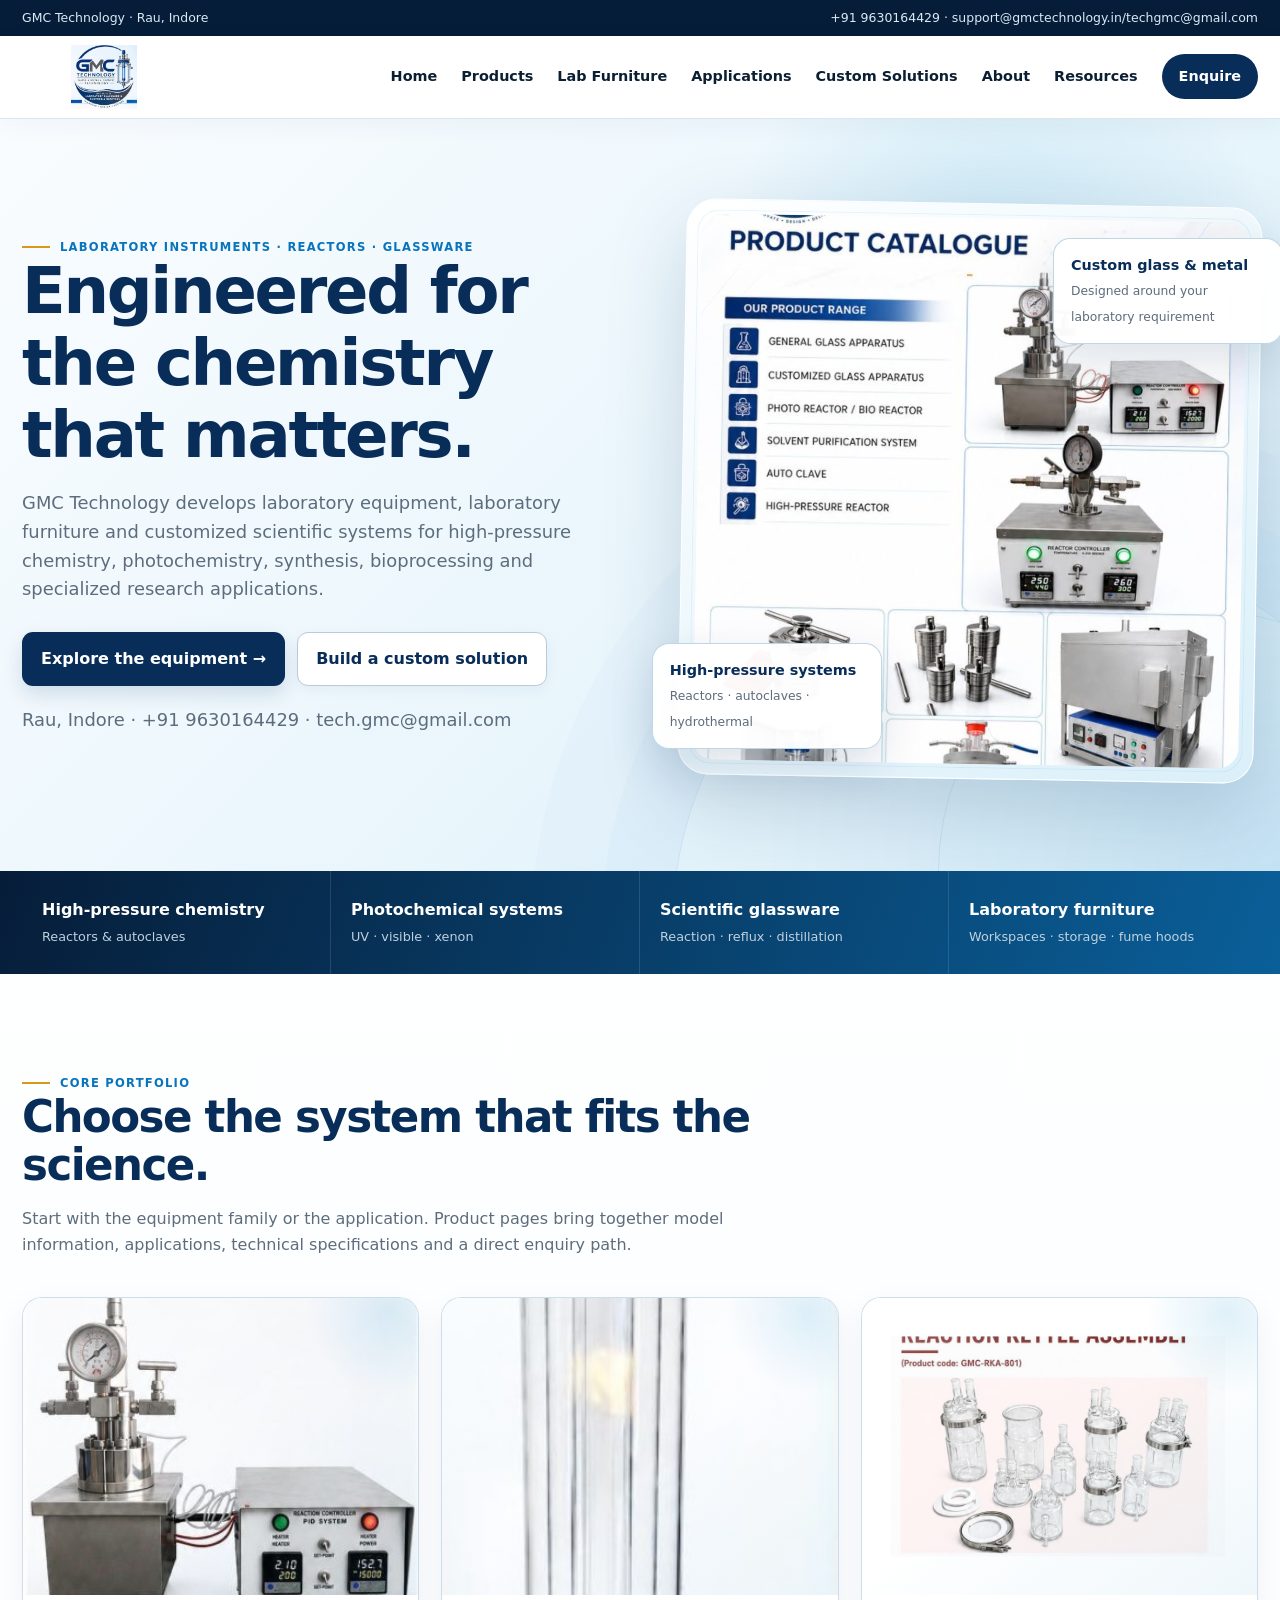
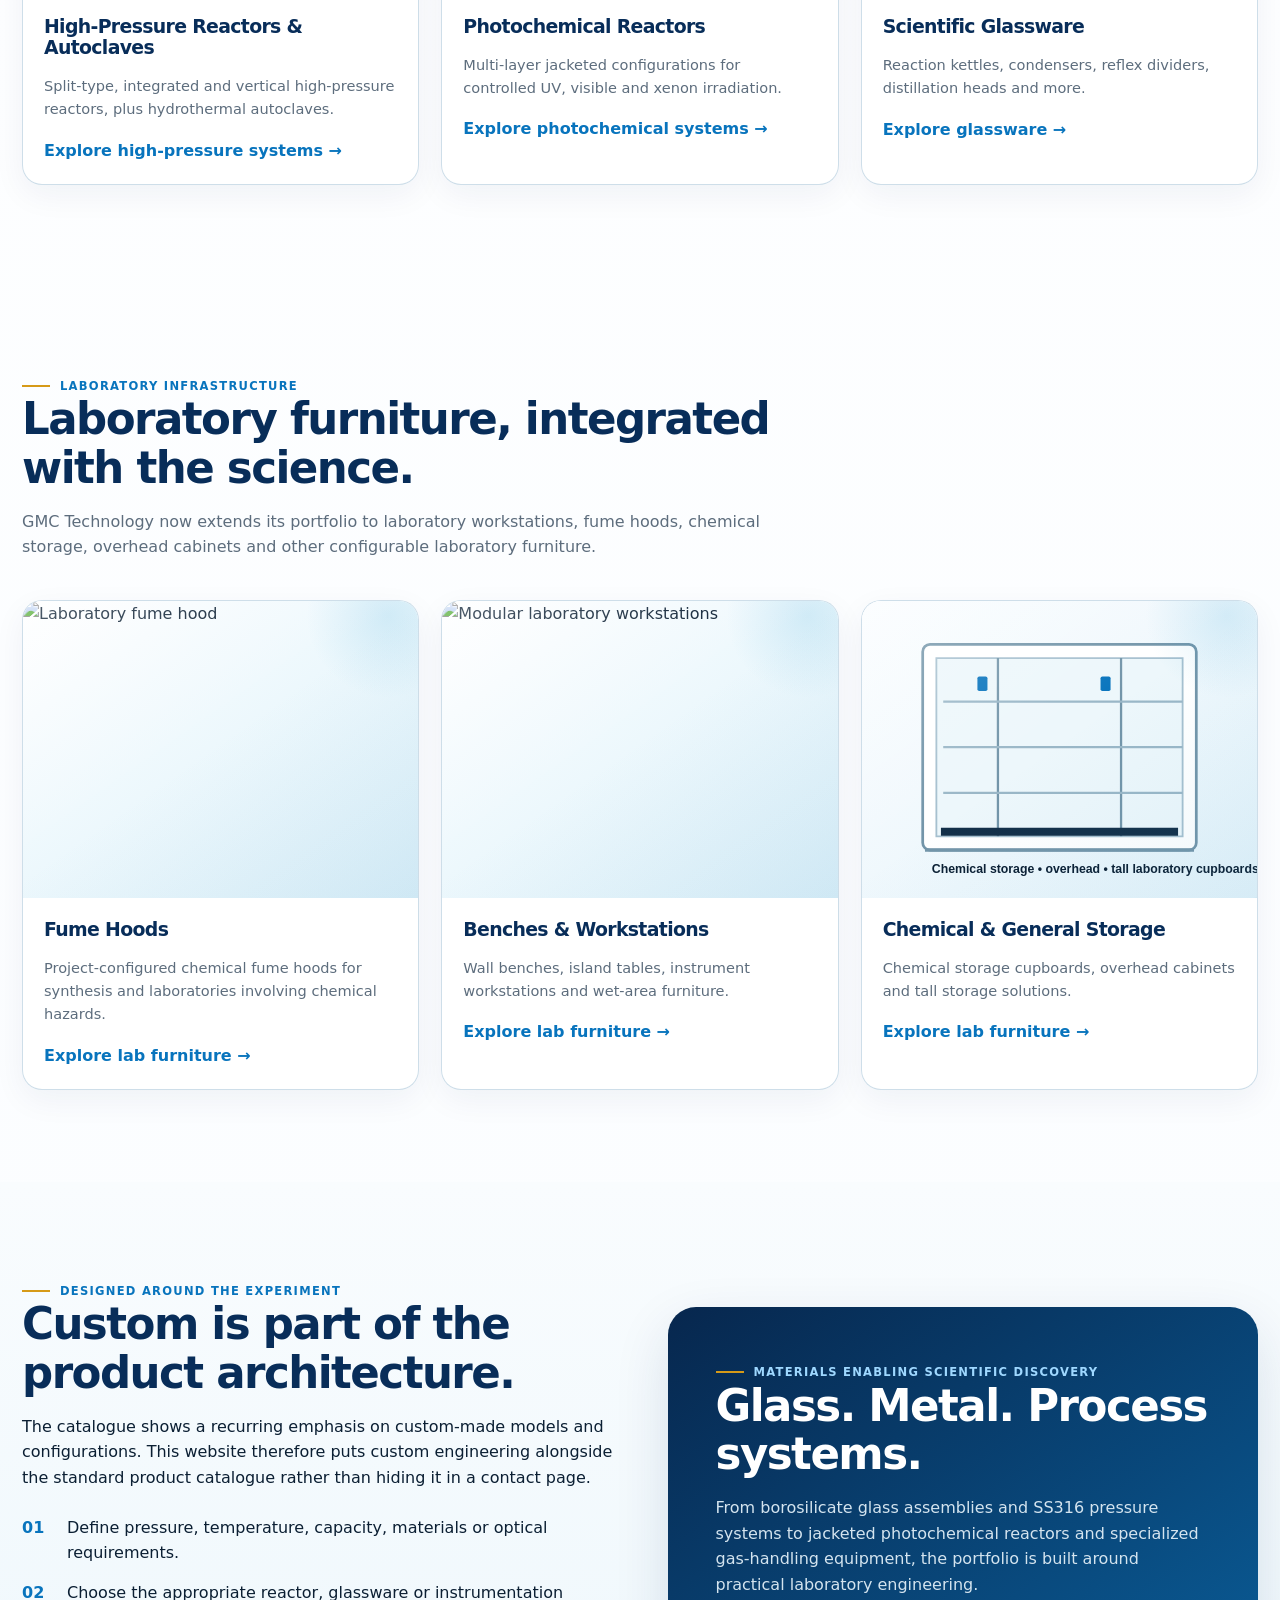
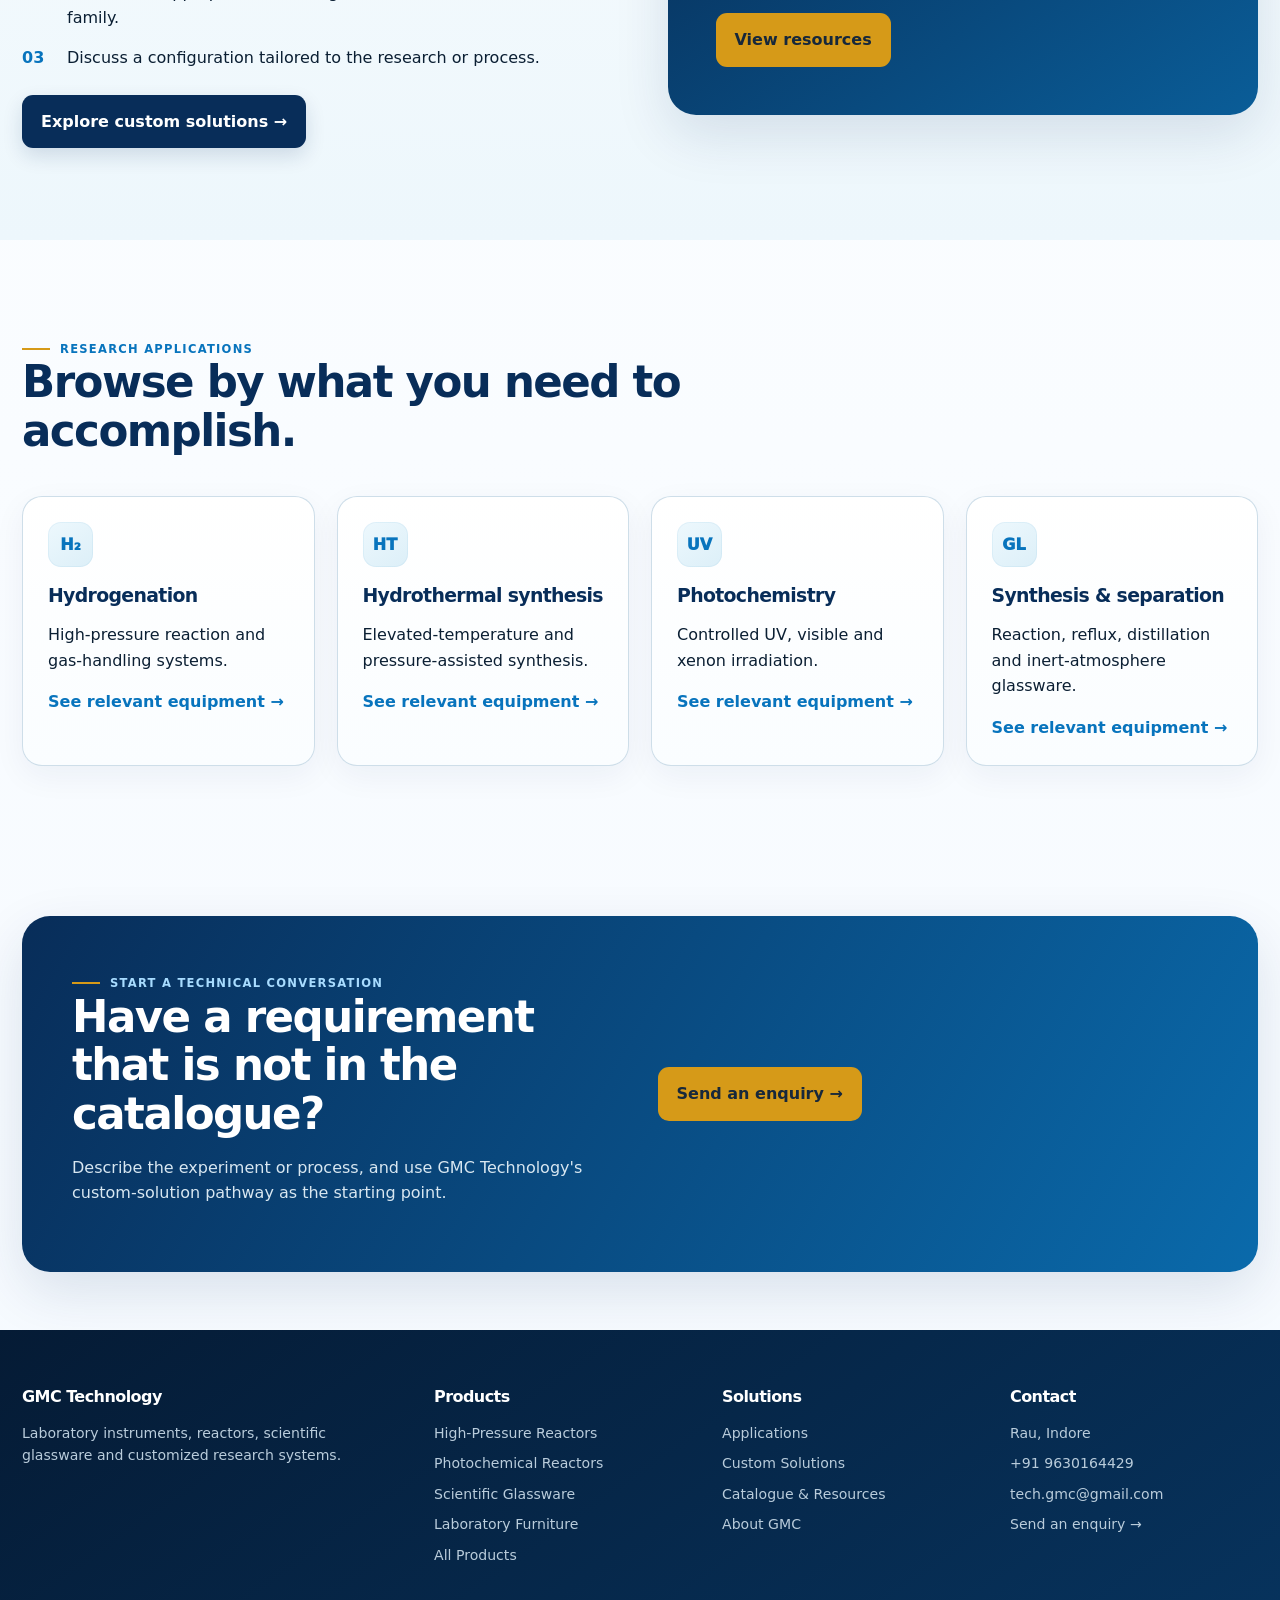
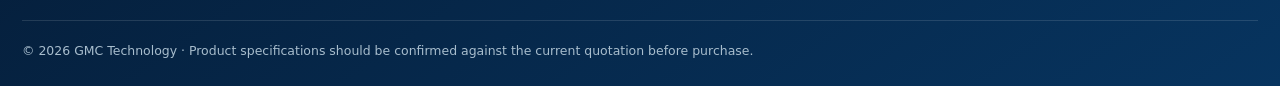
==== index.html @ 31a7148a "Use supplied laboratory furniture photographs" ====
<!doctype html><html lang="en"><head><meta charset="utf-8"><meta name="viewport" content="width=device-width,initial-scale=1"><title>Laboratory Instruments & Custom Systems | GMC Technology</title><meta name="description" content="GMC Technology laboratory instruments, high-pressure reactors, photochemical reactors, scientific glassware and customized systems."><link rel="stylesheet" href="css/styles.css"><link rel="icon" href="assets/favicon.png"></head><body><div class="topbar"><div class="container"><span>GMC Technology · Rau, Indore</span><span>+91 9630164429 · support@gmctechnology.in/techgmc@gmail.com</span></div></div><header class="header"><div class="container nav"><a class="brand" href="index.html"><img src="assets/gmc-logo.jpg" alt="GMC Technology"></a><button class="menu-btn" aria-label="Open navigation">☰</button><nav class="navlinks"><a href="index.html">Home</a><a href="products.html">Products</a><a href="laboratory-furniture.html">Lab Furniture</a><a href="applications.html">Applications</a><a href="custom-solutions.html">Custom Solutions</a><a href="about.html">About</a><a href="resources.html">Resources</a><a class="nav-cta" href="contact.html">Enquire</a></nav></div></header><main>
<section class="hero"><div class="container hero-grid"><div class="hero-copy"><span class="eyebrow">Laboratory instruments · reactors · glassware</span><h1>Engineered for the chemistry that matters.</h1><p>GMC Technology develops laboratory equipment, laboratory furniture and customized scientific systems for high-pressure chemistry, photochemistry, synthesis, bioprocessing and specialized research applications.</p><div class="actions"><a class="btn btn-primary" href="products.html">Explore the equipment →</a><a class="btn btn-secondary" href="custom-solutions.html">Build a custom solution</a></div><p class="micro" style="margin-top:20px">Rau, Indore · +91 9630164429 · tech.gmc@gmail.com</p></div><div class="hero-visual"><div class="hero-card"><img src="assets/pages/catalogue-page-02.jpg" alt="GMC Technology product portfolio"></div><div class="floating float-a"><strong>High-pressure systems</strong><span>Reactors · autoclaves · hydrothermal</span></div><div class="floating float-b"><strong>Custom glass & metal</strong><span>Designed around your laboratory requirement</span></div></div></div></section>
<section class="stats"><div class="container stats-grid"><div class="stat"><b>High-pressure chemistry</b><span>Reactors & autoclaves</span></div><div class="stat"><b>Photochemical systems</b><span>UV · visible · xenon</span></div><div class="stat"><b>Scientific glassware</b><span>Reaction · reflux · distillation</span></div><div class="stat"><b>Laboratory furniture</b><span>Workspaces · storage · fume hoods</span></div></div></section>
<section class="section"><div class="container"><div class="section-head"><span class="eyebrow">Core portfolio</span><h2>Choose the system that fits the science.</h2><p>Start with the equipment family or the application. Product pages bring together model information, applications, technical specifications and a direct enquiry path.</p></div><div class="grid grid-3"><a class="category-card" href="products.html?category=High-Pressure%20Reactors%20%26%20Autoclaves"><div class="image"><img src="assets/products/page-05.jpg" alt="High-pressure reactor"></div><div class="card-body"><h3>High-Pressure Reactors & Autoclaves</h3><p>Split-type, integrated and vertical high-pressure reactors, plus hydrothermal autoclaves.</p><span class="link">Explore high-pressure systems →</span></div></a><a class="category-card" href="products.html?category=Photochemical%20Reactors"><div class="image"><img src="assets/products/page-13.jpg" alt="Jacketed photochemical reactor"></div><div class="card-body"><h3>Photochemical Reactors</h3><p>Multi-layer jacketed configurations for controlled UV, visible and xenon irradiation.</p><span class="link">Explore photochemical systems →</span></div></a><a class="category-card" href="products.html?category=Scientific%20Glassware"><div class="image"><img src="assets/products/page-28.jpg" alt="Reaction kettle assembly"></div><div class="card-body"><h3>Scientific Glassware</h3><p>Reaction kettles, condensers, reflex dividers, distillation heads and more.</p><span class="link">Explore glassware →</span></div></a></div></div></section>
<section class="section"><div class="container"><div class="section-head"><span class="eyebrow">Laboratory infrastructure</span><h2>Laboratory furniture, integrated with the science.</h2><p>GMC Technology now extends its portfolio to laboratory workstations, fume hoods, chemical storage, overhead cabinets and other configurable laboratory furniture.</p></div><div class="grid grid-3"><a class="category-card" href="laboratory-furniture.html"><div class="image"><img src="assets/furniture/fume-hood.webp" alt="Laboratory fume hood"></div><div class="card-body"><h3>Fume Hoods</h3><p>Project-configured chemical fume hoods for synthesis and laboratories involving chemical hazards.</p><span class="link">Explore lab furniture →</span></div></a><a class="category-card" href="laboratory-furniture.html"><div class="image"><img src="assets/furniture/workstations.webp" alt="Modular laboratory workstations"></div><div class="card-body"><h3>Benches & Workstations</h3><p>Wall benches, island tables, instrument workstations and wet-area furniture.</p><span class="link">Explore lab furniture →</span></div></a><a class="category-card" href="laboratory-furniture.html"><div class="image"><img src="assets/furniture/storage-cupboards.svg" alt="Laboratory storage cupboards"></div><div class="card-body"><h3>Chemical & General Storage</h3><p>Chemical storage cupboards, overhead cabinets and tall storage solutions.</p><span class="link">Explore lab furniture →</span></div></a></div></div></section><section class="section surface"><div class="container split"><div><span class="eyebrow">Designed around the experiment</span><h2>Custom is part of the product architecture.</h2><p>The catalogue shows a recurring emphasis on custom-made models and configurations. This website therefore puts custom engineering alongside the standard product catalogue rather than hiding it in a contact page.</p><div class="checks"><div class="check"><b>01</b><span>Define pressure, temperature, capacity, materials or optical requirements.</span></div><div class="check"><b>02</b><span>Choose the appropriate reactor, glassware or instrumentation family.</span></div><div class="check"><b>03</b><span>Discuss a configuration tailored to the research or process.</span></div></div><a class="btn btn-primary" href="custom-solutions.html">Explore custom solutions →</a></div><div class="panel"><span class="eyebrow" style="color:#9fd8ff">Materials enabling scientific discovery</span><h2>Glass. Metal. Process systems.</h2><p>From borosilicate glass assemblies and SS316 pressure systems to jacketed photochemical reactors and specialized gas-handling equipment, the portfolio is built around practical laboratory engineering.</p><a class="btn btn-gold" href="resources.html">View resources</a></div></div></section>
<section class="section"><div class="container"><div class="section-head"><span class="eyebrow">Research applications</span><h2>Browse by what you need to accomplish.</h2></div><div class="grid grid-4"><a class="feature-card" href="applications.html#hydrogenation"><div class="icon">H₂</div><h3>Hydrogenation</h3><p>High-pressure reaction and gas-handling systems.</p><span class="link">See relevant equipment →</span></a><a class="feature-card" href="applications.html#hydrothermal"><div class="icon">HT</div><h3>Hydrothermal synthesis</h3><p>Elevated-temperature and pressure-assisted synthesis.</p><span class="link">See relevant equipment →</span></a><a class="feature-card" href="applications.html#photochemistry"><div class="icon">UV</div><h3>Photochemistry</h3><p>Controlled UV, visible and xenon irradiation.</p><span class="link">See relevant equipment →</span></a><a class="feature-card" href="applications.html#glassware"><div class="icon">GL</div><h3>Synthesis & separation</h3><p>Reaction, reflux, distillation and inert-atmosphere glassware.</p><span class="link">See relevant equipment →</span></a></div></div></section>
<section class="section-sm"><div class="container"><div class="band"><div class="split" style="gap:35px"><div><span class="eyebrow" style="color:#a8dcff">Start a technical conversation</span><h2>Have a requirement that is not in the catalogue?</h2><p>Describe the experiment or process, and use GMC Technology's custom-solution pathway as the starting point.</p></div><div><a class="btn btn-gold" href="contact.html">Send an enquiry →</a></div></div></div></div></section>
</main><footer class="footer"><div class="container"><div class="footer-grid"><div><h3>GMC Technology</h3><p>Laboratory instruments, reactors, scientific glassware and customized research systems.</p></div><div><h3>Products</h3><ul><li><a href="products.html?category=High-Pressure%20Reactors%20%26%20Autoclaves">High-Pressure Reactors</a></li><li><a href="products.html?category=Photochemical%20Reactors">Photochemical Reactors</a></li><li><a href="products.html?category=Scientific%20Glassware">Scientific Glassware</a></li><li><a href="products.html?category=Laboratory%20Furniture">Laboratory Furniture</a></li><li><a href="products.html">All Products</a></li></ul></div><div><h3>Solutions</h3><ul><li><a href="applications.html">Applications</a></li><li><a href="custom-solutions.html">Custom Solutions</a></li><li><a href="resources.html">Catalogue & Resources</a></li><li><a href="about.html">About GMC</a></li></ul></div><div><h3>Contact</h3><ul><li>Rau, Indore</li><li>+91 9630164429</li><li>tech.gmc@gmail.com</li><li><a href="contact.html">Send an enquiry →</a></li></ul></div></div><div class="footer-bottom">© 2026 GMC Technology · Product specifications should be confirmed against the current quotation before purchase.</div></div></footer><script src="js/main.js"></script></body></html>
---- css/styles.css ----
:root{--ink:#0b1f33;--navy:#082d59;--blue:#0874bd;--cyan:#20a8d8;--ice:#eef7fc;--paper:#fbfcfd;--gold:#d69a18;--muted:#5d6d7d;--line:#d9e4ec;--white:#fff;--shadow:0 20px 55px rgba(8,45,89,.12);--radius:20px;--max:1240px}
*{box-sizing:border-box}html{scroll-behavior:smooth}body{margin:0;color:var(--ink);font-family:Inter,ui-sans-serif,system-ui,-apple-system,BlinkMacSystemFont,"Segoe UI",sans-serif;line-height:1.6;background:#fff}img{max-width:100%;display:block}a{text-decoration:none;color:inherit}button,input,select,textarea{font:inherit}.container{width:min(var(--max),calc(100% - 44px));margin:auto}.topbar{background:#061d39;color:#dbe9f4;font-size:.78rem}.topbar .container{display:flex;justify-content:space-between;padding:8px 0}.header{position:sticky;top:0;z-index:100;background:rgba(255,255,255,.95);backdrop-filter:blur(16px);border-bottom:1px solid rgba(217,228,236,.9)}.nav{height:82px;display:flex;align-items:center;justify-content:space-between;gap:30px}.brand img{width:164px;height:64px;object-fit:contain}.navlinks{display:flex;align-items:center;gap:24px;font-weight:750;font-size:.9rem}.navlinks>a{padding:29px 0;position:relative}.navlinks>a:hover{color:var(--blue)}.navlinks>a:not(.nav-cta):after{content:"";position:absolute;left:0;right:100%;bottom:20px;height:2px;background:var(--blue);transition:.2s}.navlinks>a:hover:after{right:0}.nav-cta{background:var(--navy);color:#fff!important;border-radius:999px;padding:11px 17px!important}.menu-btn{display:none;border:1px solid var(--line);background:#fff;border-radius:10px;padding:8px 12px}.hero{position:relative;overflow:hidden;background:radial-gradient(circle at 88% 16%,rgba(69,174,224,.22),transparent 28%),linear-gradient(135deg,#f9fcff 0%,#edf7fd 48%,#dceff9 100%)}.hero:before{content:"";position:absolute;inset:auto -12% -58% auto;width:760px;height:760px;border:1px solid rgba(8,116,189,.11);border-radius:50%;box-shadow:0 0 0 70px rgba(8,116,189,.025),0 0 0 140px rgba(8,116,189,.018)}.hero:after{content:"";position:absolute;width:520px;height:520px;border:1px solid rgba(8,116,189,.1);border-radius:50%;right:-180px;bottom:-260px}.hero-grid{display:grid;grid-template-columns:1.02fr .98fr;gap:60px;align-items:center;padding:84px 0 92px;position:relative;z-index:1}.eyebrow{display:inline-flex;align-items:center;gap:10px;text-transform:uppercase;letter-spacing:.11em;font-size:.72rem;font-weight:900;color:var(--blue)}.eyebrow:before{content:"";width:28px;height:2px;background:var(--gold)}h1,h2,h3{line-height:1.12;letter-spacing:-.035em;margin:0 0 16px}h1{font-size:clamp(2.8rem,5vw,5.2rem);color:var(--navy)}h2{font-size:clamp(2rem,3.4vw,3.15rem);color:var(--navy)}h3{font-size:1.18rem;color:var(--navy)}.hero-copy p{font-size:1.12rem;max-width:680px;color:var(--muted)}.actions{display:flex;flex-wrap:wrap;gap:12px;margin-top:28px}.btn{display:inline-flex;align-items:center;justify-content:center;gap:8px;border-radius:11px;padding:13px 18px;font-weight:850;border:1px solid transparent;cursor:pointer}.btn-primary{background:var(--navy);color:#fff}.btn-primary:hover{background:#061f3e}.btn-secondary{background:#fff;border-color:#b9cad8;color:var(--navy)}.btn-secondary:hover{border-color:var(--blue)}.btn-gold{background:var(--gold);color:#17283b}.hero-visual{position:relative}.hero-card{background:linear-gradient(145deg,rgba(255,255,255,.94),rgba(220,240,250,.96));border:1px solid rgba(255,255,255,.9);border-radius:30px;padding:14px;box-shadow:0 28px 70px rgba(8,45,89,.16);transform:rotate(1deg)}.hero-card img{border-radius:21px;width:100%;aspect-ratio:1/1;object-fit:cover}.floating{position:absolute;background:rgba(255,255,255,.97);border:1px solid rgba(184,210,227,.9);box-shadow:0 18px 45px rgba(8,45,89,.13);border-radius:17px;padding:15px 17px;max-width:230px}.floating strong{display:block;color:var(--navy);font-size:.9rem}.floating span{font-size:.77rem;color:var(--muted)}.float-a{left:-30px;bottom:30px}.float-b{right:-25px;top:35px}.stats{background:linear-gradient(110deg,#061d39,#0a5f99);color:#fff}.stats-grid{display:grid;grid-template-columns:repeat(4,1fr)}.stat{padding:26px 20px;border-right:1px solid rgba(255,255,255,.12)}.stat:last-child{border-right:0}.stat b{display:block;font-size:1rem}.stat span{font-size:.8rem;color:#bfd1df}.section{padding:92px 0}.section-sm{padding:58px 0}.surface{background:linear-gradient(180deg,#f9fcfe 0%,#eef7fc 100%)}.section-head{max-width:790px;margin-bottom:40px}.section-head p{color:var(--muted);font-size:1rem}.grid{display:grid;gap:22px}.grid-3{grid-template-columns:repeat(3,1fr)}.grid-4{grid-template-columns:repeat(4,1fr)}.category-card,.product-card,.feature-card{background:rgba(255,255,255,.96);border:1px solid rgba(204,221,232,.95);border-radius:var(--radius);overflow:hidden;box-shadow:0 7px 25px rgba(8,45,89,.045);transition:transform .25s ease,box-shadow .25s ease,border-color .25s ease}.category-card:hover,.product-card:hover,.feature-card:hover{transform:translateY(-6px);box-shadow:0 22px 50px rgba(8,45,89,.13);border-color:#9fc5dc}.category-card .image,.product-card .image{aspect-ratio:4/3;background:linear-gradient(145deg,#fafdff 0%,#e8f4fb 100%);overflow:hidden;position:relative}.category-card .image:after,.product-card .image:after{content:"";position:absolute;inset:0;background:linear-gradient(145deg,rgba(255,255,255,.16),transparent 48%,rgba(91,177,220,.08));pointer-events:none}.category-card img,.product-card img{width:100%;height:100%;object-fit:cover;transition:transform .4s ease,filter .4s ease}.category-card:hover img,.product-card:hover img{transform:scale(1.035);filter:saturate(1.03)}.card-body{padding:21px}.card-body p{color:var(--muted);font-size:.91rem;margin:8px 0 17px}.link{font-weight:850;color:var(--blue)}.micro{font-size:.78rem;color:var(--muted)}.badge{display:inline-flex;padding:5px 9px;border-radius:999px;background:var(--ice);color:var(--blue);font-size:.7rem;font-weight:850}.product-meta{display:flex;justify-content:space-between;align-items:center;gap:10px;margin-bottom:10px}.feature-card{padding:25px}.icon{width:45px;height:45px;display:grid;place-items:center;border-radius:13px;background:linear-gradient(145deg,#edf8fd,#dceff8);color:var(--blue);font-weight:950;margin-bottom:18px;box-shadow:inset 0 0 0 1px rgba(8,116,189,.06)}.split{display:grid;grid-template-columns:1fr 1fr;gap:55px;align-items:center}.panel{background:linear-gradient(145deg,#07274e,#0a5d98);border-radius:28px;padding:48px;color:#fff;box-shadow:var(--shadow)}.panel h2{color:#fff}.panel p{color:#d4e4ef}.checks{display:grid;gap:14px;margin:24px 0}.check{display:grid;grid-template-columns:35px 1fr;gap:10px;align-items:start}.check b{color:var(--blue)}.band{background:linear-gradient(120deg,var(--navy),#0a6aab);color:#fff;border-radius:28px;padding:50px}.band h2{color:#fff}.band p{color:#d8e7f1}.page-hero{padding:65px 0;background:linear-gradient(135deg,#f7fbfe 0%,#e8f4fb 100%)}.breadcrumb{font-size:.82rem;color:var(--muted);margin-bottom:20px}.breadcrumb a{color:var(--blue)}.page-hero h1{font-size:clamp(2.4rem,4.5vw,4rem)}.filters{display:grid;grid-template-columns:1fr 260px;gap:12px;margin-bottom:18px}.filters input,.filters select,.enquiry input,.enquiry textarea{border:1px solid #cbd9e4;border-radius:11px;padding:13px 14px;background:#fff;color:var(--ink);outline:none}.filters input:focus,.filters select:focus,.enquiry input:focus,.enquiry textarea:focus{border-color:var(--blue);box-shadow:0 0 0 3px rgba(8,116,189,.1)}.result-count{color:var(--muted);font-weight:750;margin:0 0 22px}.product-grid{display:grid;grid-template-columns:repeat(3,1fr);gap:22px}.product-card .image img{object-fit:cover}.detail{padding:74px 0}.detail-grid{display:grid;grid-template-columns:.86fr 1.14fr;gap:58px;align-items:start}.detail-image{background:linear-gradient(145deg,#ffffff,#eaf6fc);border:1px solid #cfe1ec;border-radius:25px;padding:17px;position:sticky;top:105px;box-shadow:0 16px 40px rgba(8,45,89,.09)}.detail-image img{border-radius:17px;width:100%}.detail h1{font-size:clamp(2.3rem,4vw,4rem)}.lead{font-size:1.08rem;color:var(--muted)}.pills{display:flex;flex-wrap:wrap;gap:8px;margin:14px 0 28px}.pill{border:1px solid #c9dce9;border-radius:999px;padding:7px 10px;font-size:.78rem;color:var(--navy);background:#f8fcfe}.spec-table{width:100%;border-collapse:collapse;margin:18px 0 30px;font-size:.9rem}.spec-table th,.spec-table td{padding:12px 14px;border:1px solid var(--line);text-align:left;vertical-align:top}.spec-table th{background:#edf5fa;color:var(--navy);width:38%}.notice{padding:14px 16px;background:#fff8df;border:1px solid #ecd58d;border-radius:12px;color:#5e4a09}.sticky-inquiry{position:fixed;right:22px;bottom:22px;z-index:80;box-shadow:var(--shadow)}.footer{background:linear-gradient(145deg,#051b35,#07345f);color:#d4e2ed;padding:58px 0 25px}.footer-grid{display:grid;grid-template-columns:1.5fr 1fr 1fr 1fr;gap:40px}.footer h3{color:#fff;font-size:1rem}.footer p,.footer li{font-size:.88rem;color:#b9ccdb}.footer ul{list-style:none;padding:0;display:grid;gap:8px}.footer a:hover{color:#fff}.footer-bottom{border-top:1px solid rgba(255,255,255,.12);margin-top:38px;padding-top:20px;font-size:.78rem;color:#a8bdcd}.empty{padding:45px;text-align:center;border:1px dashed #b9cad9;border-radius:16px;color:var(--muted)}.enquiry{display:grid;gap:12px}.enquiry label{font-weight:750;font-size:.85rem;color:var(--navy)}.enquiry textarea{resize:vertical}.contact-grid{display:grid;grid-template-columns:.8fr 1.2fr;gap:50px;align-items:start}.catalogue-strip{display:flex;align-items:center;gap:20px;padding:20px;border:1px solid var(--line);background:#fff;border-radius:17px}.catalogue-strip .icon{margin:0;flex:0 0 auto}.process{display:grid;grid-template-columns:repeat(3,1fr);gap:18px}.process .feature-card{position:relative}.process .num{font-size:2.4rem;font-weight:950;color:#dbeaf3;margin-bottom:10px}.product-cta{margin-top:35px;padding:25px;border-radius:18px;background:#f1f8fc;border:1px solid #d3e5ef}.mobile-only{display:none}
@media(max-width:1000px){.navlinks{display:none}.menu-btn{display:block}.navlinks.open{display:flex;position:absolute;left:0;right:0;top:82px;background:#fff;border-bottom:1px solid var(--line);padding:12px 22px;flex-direction:column;align-items:flex-start;gap:0}.navlinks.open>a{width:100%;padding:11px 0}.navlinks.open>a:not(.nav-cta):after{display:none}.hero-grid,.split,.detail-grid,.contact-grid{grid-template-columns:1fr}.hero-visual{order:-1}.detail-image{position:static}.stats-grid{grid-template-columns:repeat(2,1fr)}.grid-4{grid-template-columns:repeat(2,1fr)}.product-grid,.grid-3{grid-template-columns:repeat(2,1fr)}.footer-grid{grid-template-columns:repeat(2,1fr)}.process{grid-template-columns:1fr 1fr}.float-a{left:-10px}.float-b{right:-10px}}
@media(max-width:650px){.container{width:min(var(--max),calc(100% - 28px))}.topbar .container{flex-direction:column;gap:1px}.brand img{width:140px}.hero-grid{padding:52px 0 65px;gap:30px}.hero-copy p{font-size:1rem}.hero-card{transform:none}.floating{display:none}.stats-grid,.grid-4,.product-grid,.grid-3,.footer-grid,.process{grid-template-columns:1fr}.section{padding:68px 0}.filters{grid-template-columns:1fr}.panel,.band{padding:30px 24px}.actions .btn{width:100%}.sticky-inquiry{right:14px;left:14px;bottom:14px}.sticky-inquiry .btn{width:100%}.page-hero{padding:48px 0}.detail{padding:55px 0}}

/* GMC Technology V3 visual polish — soft blue gradient system */
:root{--soft-blue-1:#f9fcff;--soft-blue-2:#eaf6fc;--soft-blue-3:#d7edf8;--blue-glow:rgba(59,166,216,.18)}
body{background:linear-gradient(180deg,#fff 0%,#fbfdff 62%,#f5faff 100%)}
.header{box-shadow:0 5px 24px rgba(8,45,89,.045)}
.hero{background:radial-gradient(circle at 78% 22%,rgba(59,166,216,.2),transparent 24%),radial-gradient(circle at 100% 100%,rgba(8,116,189,.09),transparent 35%),linear-gradient(135deg,var(--soft-blue-1) 0%,var(--soft-blue-2) 54%,var(--soft-blue-3) 100%)}
.hero-copy h1{max-width:720px}
.hero-card{background:linear-gradient(145deg,rgba(255,255,255,.98),rgba(218,239,249,.98));border-color:rgba(255,255,255,.96);box-shadow:0 30px 80px rgba(8,45,89,.17)}
.hero-card:before{content:"";position:absolute;inset:10px;border-radius:22px;pointer-events:none;box-shadow:inset 0 0 0 1px rgba(8,116,189,.08)}
.category-card .image,.product-card .image{background:linear-gradient(145deg,#ffffff 0%,#eff9fd 42%,#dceff8 100%)}
.category-card .image:before,.product-card .image:before{content:"";position:absolute;width:170px;height:170px;border-radius:50%;right:-55px;top:-70px;background:radial-gradient(circle,rgba(59,166,216,.16),transparent 68%);pointer-events:none;z-index:1}
.category-card .image:after,.product-card .image:after{background:linear-gradient(145deg,rgba(255,255,255,.28),transparent 48%,rgba(53,151,201,.08));z-index:2}
.category-card,.product-card,.feature-card{box-shadow:0 10px 32px rgba(8,45,89,.055)}
.feature-card{background:linear-gradient(180deg,#fff 0%,#fafdff 100%)}
.surface{background:linear-gradient(180deg,#f9fcfe 0%,#edf7fc 100%)}
.page-hero{background:radial-gradient(circle at 85% 10%,rgba(59,166,216,.16),transparent 25%),linear-gradient(135deg,#f9fcff 0%,#eaf6fc 100%)}
.detail-image{background:linear-gradient(145deg,#ffffff 0%,#edf8fc 55%,#dceff8 100%)}
.catalogue-strip{background:linear-gradient(135deg,#fff,#f0f9fd)}
.band{box-shadow:0 20px 55px rgba(8,45,89,.12)}
.btn-primary{box-shadow:0 8px 20px rgba(8,45,89,.14)}
.btn-secondary{box-shadow:0 4px 14px rgba(8,45,89,.05)}
@media(max-width:650px){.hero{background:linear-gradient(160deg,#f9fcff 0%,#eaf6fc 72%,#dceff8 100%)}}

/* Laboratory furniture */
.furniture-hero{overflow:hidden;background:radial-gradient(circle at 82% 22%,rgba(59,166,216,.2),transparent 25%),linear-gradient(135deg,#f9fcff 0%,#eaf6fc 55%,#d8eef8 100%);border-bottom:1px solid #d8e8f1}
.furniture-hero-grid{display:grid;grid-template-columns:1fr 1fr;gap:54px;align-items:center;padding:68px 0 78px}
.furniture-hero h1{font-size:clamp(2.7rem,5vw,4.8rem)}
.furniture-hero p{font-size:1.08rem;color:var(--muted);max-width:690px}
.furniture-hero-visual{position:relative}
.furniture-hero-visual img{width:100%;border-radius:28px;box-shadow:0 28px 70px rgba(8,45,89,.15);border:1px solid rgba(255,255,255,.9)}
.furniture-points{display:flex;flex-wrap:wrap;gap:8px;margin-top:25px}
.furniture-points span{padding:8px 11px;border-radius:999px;background:rgba(255,255,255,.78);border:1px solid #c9dfe9;color:var(--navy);font-size:.76rem;font-weight:800}
.furniture-feature-grid{display:grid;grid-template-columns:repeat(3,1fr);gap:22px}
.furniture-feature-grid .category-card .image{aspect-ratio:16/10}
@media(max-width:1000px){.furniture-hero-grid{grid-template-columns:1fr}.furniture-hero-visual{order:-1}.furniture-feature-grid{grid-template-columns:1fr 1fr}}
@media(max-width:650px){.furniture-feature-grid{grid-template-columns:1fr}.furniture-hero-grid{padding:48px 0 60px}.furniture-points span{font-size:.7rem}}
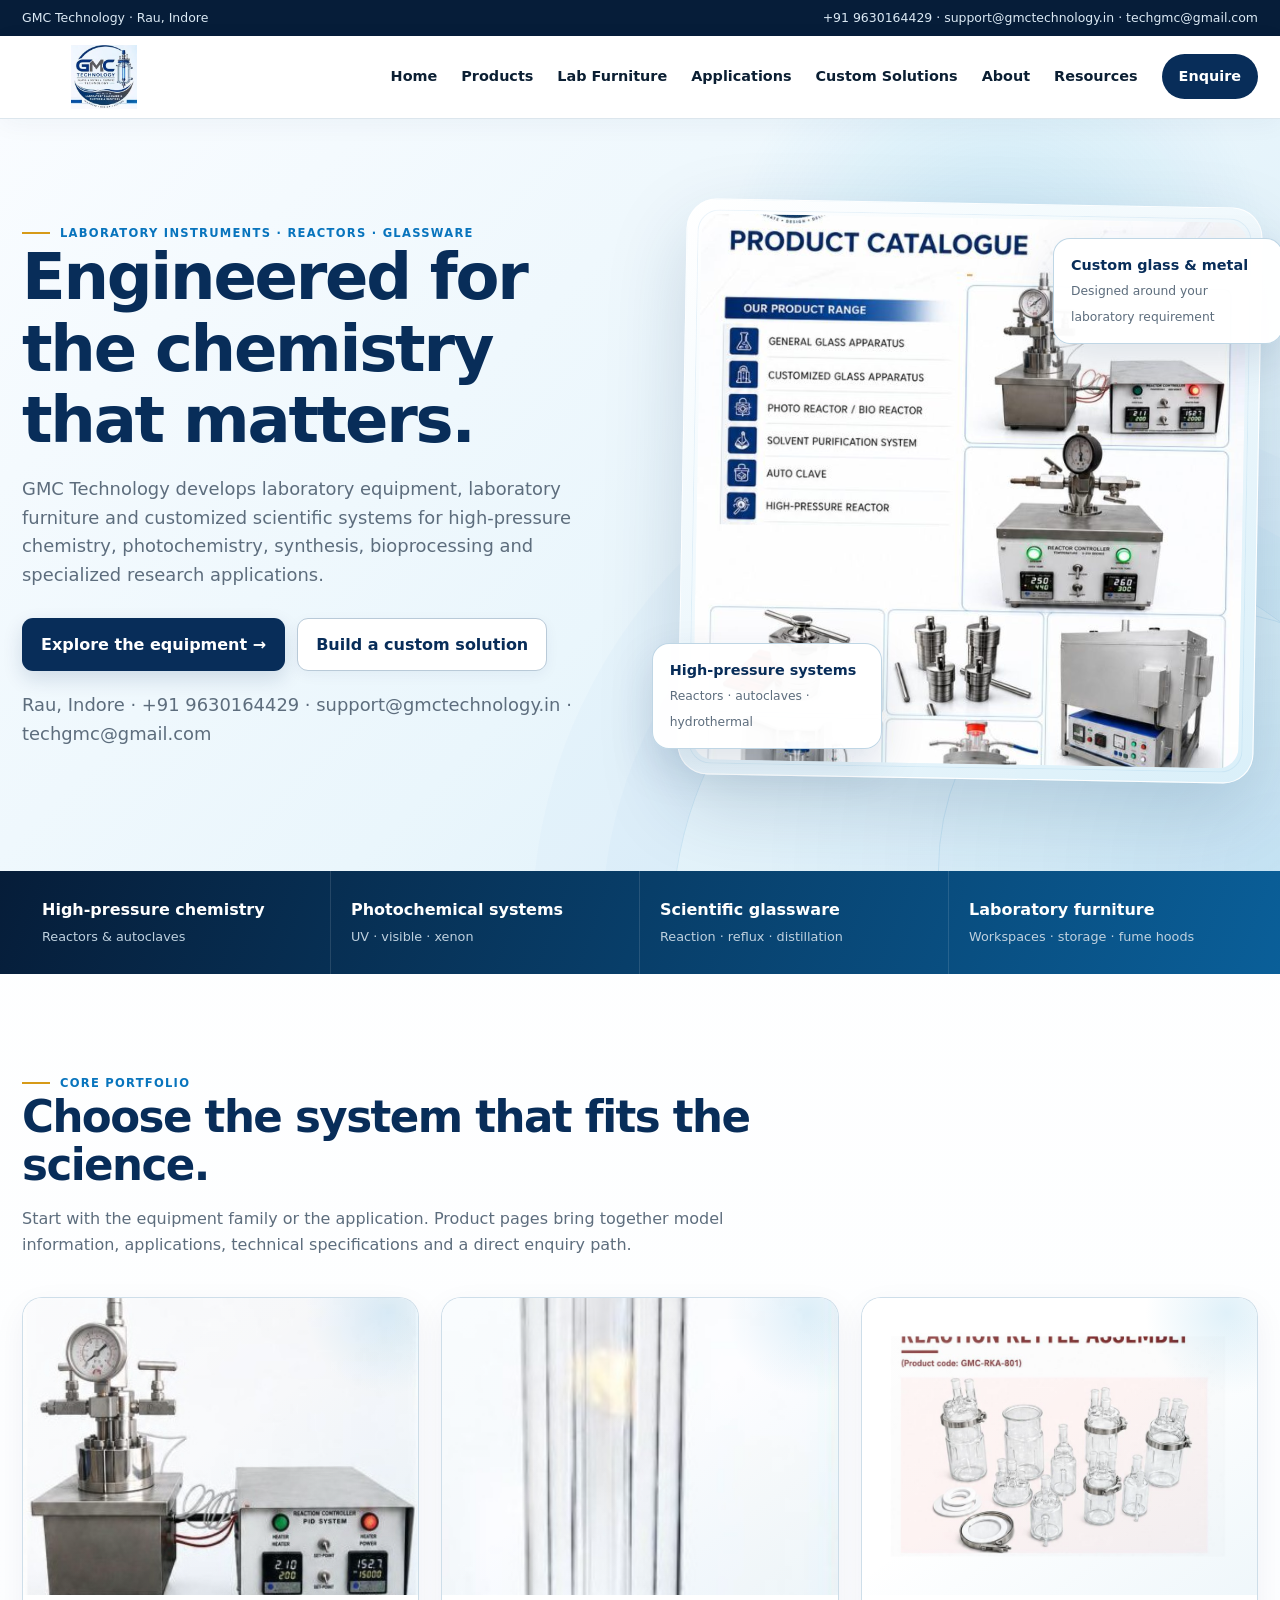
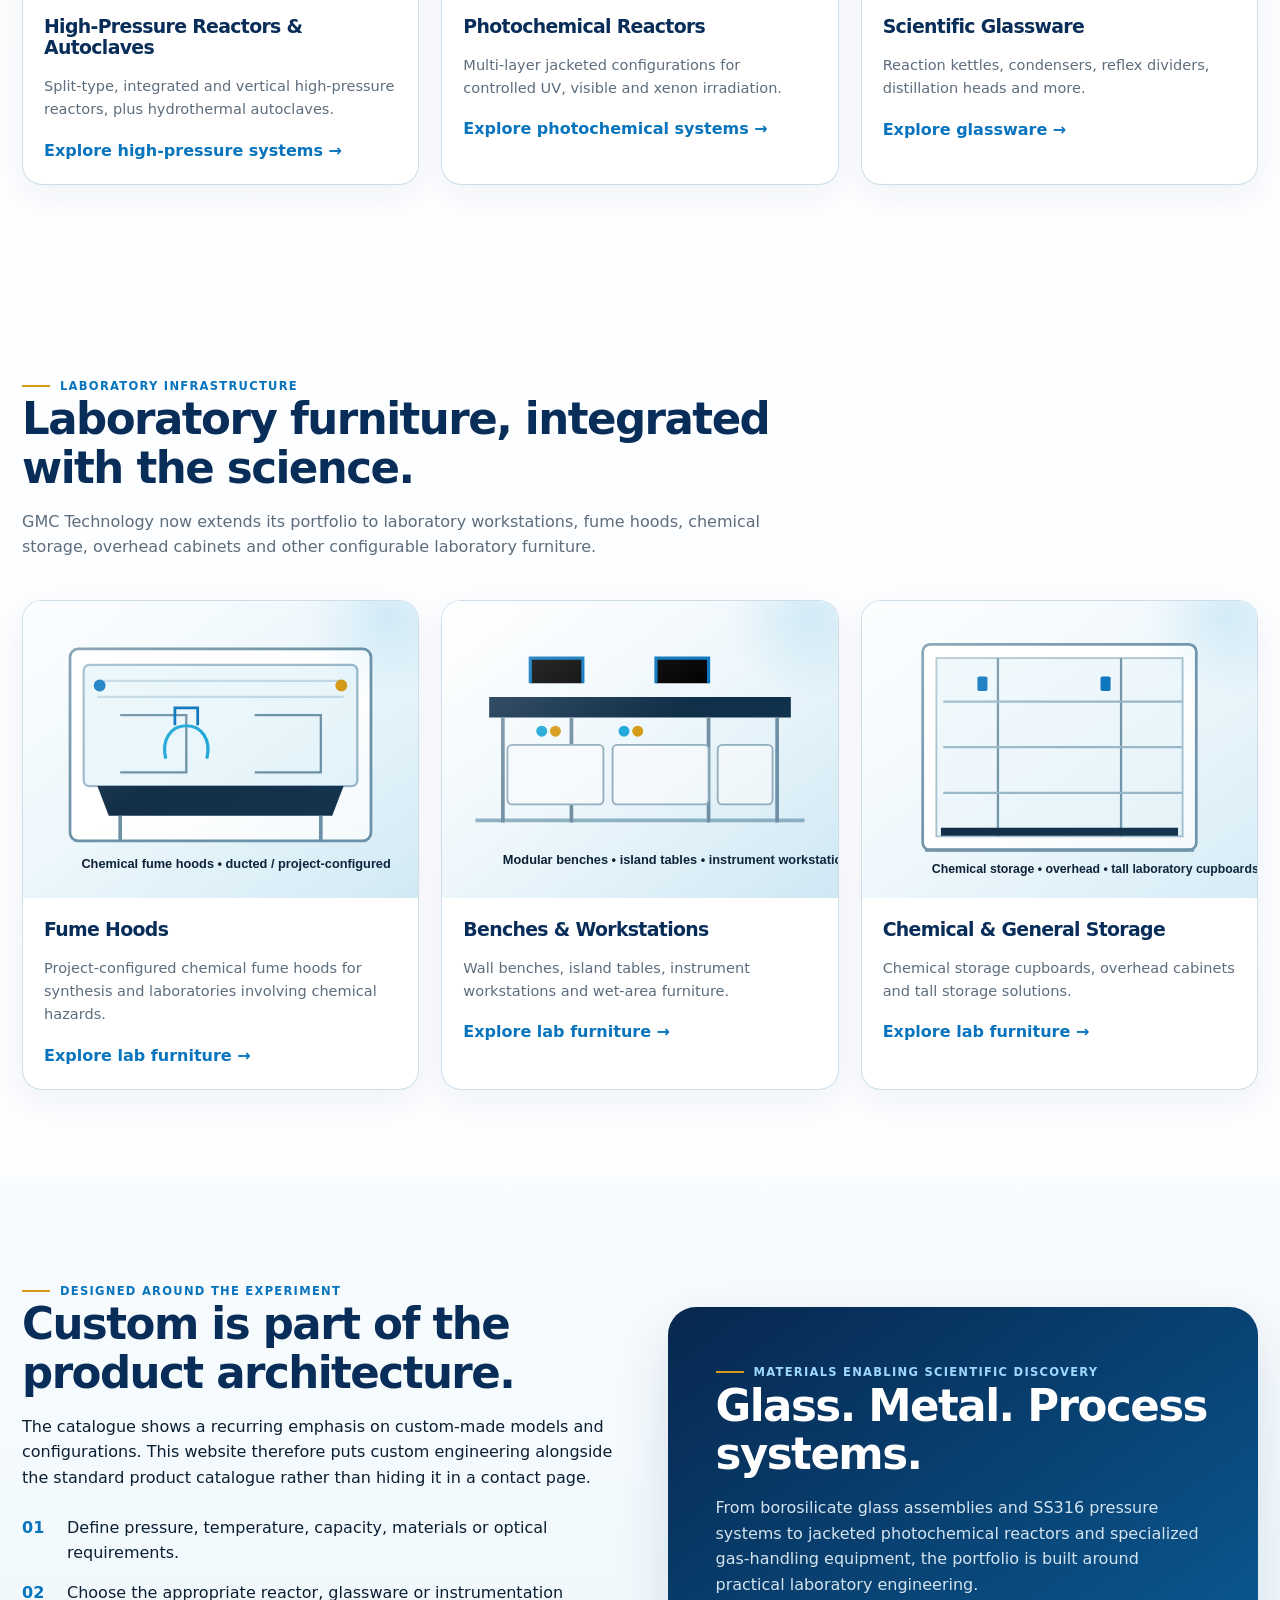
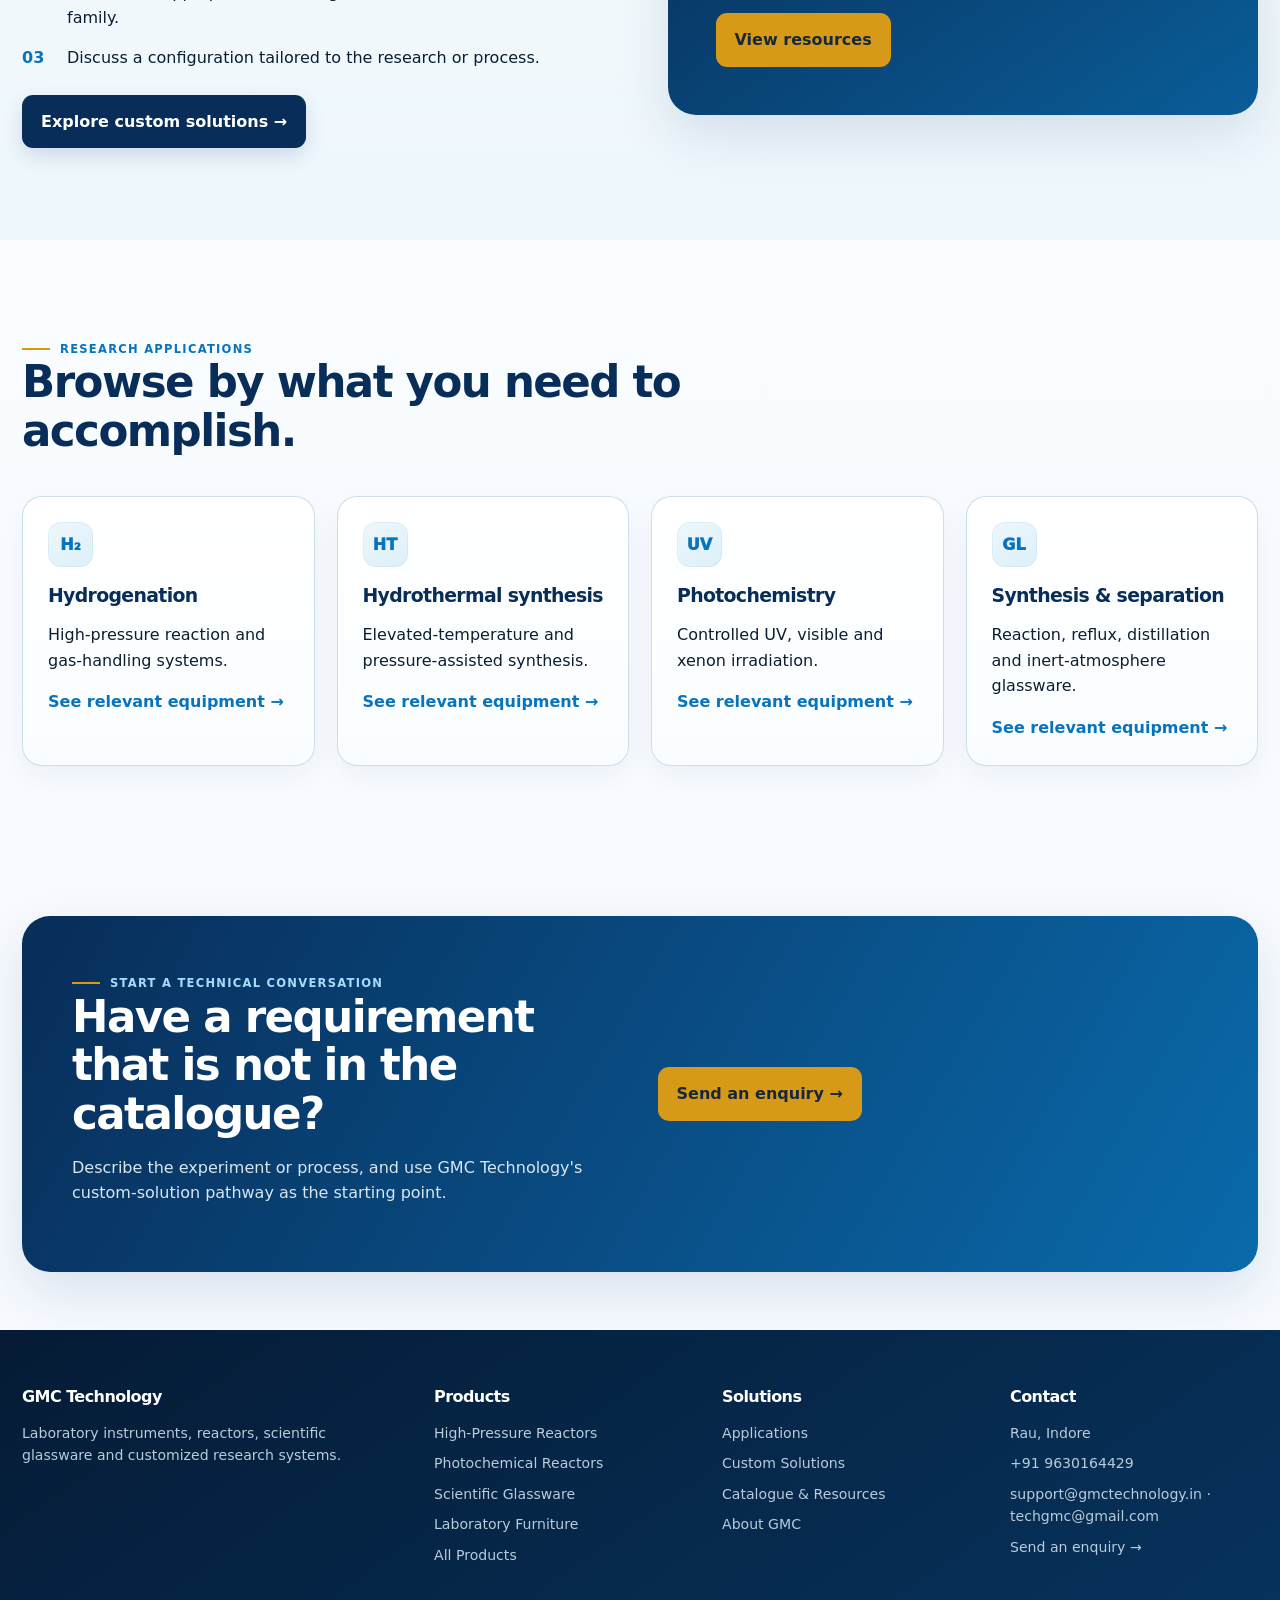
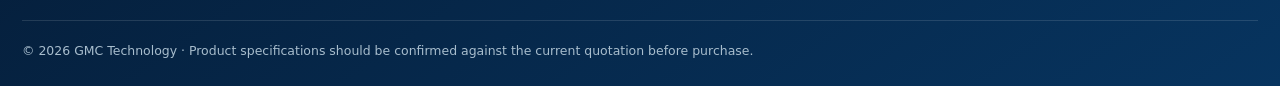
==== commit 1073bd36: "Update contact email addresses across website" ====
--- a/index.html
+++ b/index.html
@@ -1,8 +1,8 @@
-<!doctype html><html lang="en"><head><meta charset="utf-8"><meta name="viewport" content="width=device-width,initial-scale=1"><title>Laboratory Instruments & Custom Systems | GMC Technology</title><meta name="description" content="GMC Technology laboratory instruments, high-pressure reactors, photochemical reactors, scientific glassware and customized systems."><link rel="stylesheet" href="css/styles.css"><link rel="icon" href="assets/favicon.png"></head><body><div class="topbar"><div class="container"><span>GMC Technology · Rau, Indore</span><span>+91 9630164429 · support@gmctechnology.in/techgmc@gmail.com</span></div></div><header class="header"><div class="container nav"><a class="brand" href="index.html"><img src="assets/gmc-logo.jpg" alt="GMC Technology"></a><button class="menu-btn" aria-label="Open navigation">☰</button><nav class="navlinks"><a href="index.html">Home</a><a href="products.html">Products</a><a href="laboratory-furniture.html">Lab Furniture</a><a href="applications.html">Applications</a><a href="custom-solutions.html">Custom Solutions</a><a href="about.html">About</a><a href="resources.html">Resources</a><a class="nav-cta" href="contact.html">Enquire</a></nav></div></header><main>
-<section class="hero"><div class="container hero-grid"><div class="hero-copy"><span class="eyebrow">Laboratory instruments · reactors · glassware</span><h1>Engineered for the chemistry that matters.</h1><p>GMC Technology develops laboratory equipment, laboratory furniture and customized scientific systems for high-pressure chemistry, photochemistry, synthesis, bioprocessing and specialized research applications.</p><div class="actions"><a class="btn btn-primary" href="products.html">Explore the equipment →</a><a class="btn btn-secondary" href="custom-solutions.html">Build a custom solution</a></div><p class="micro" style="margin-top:20px">Rau, Indore · +91 9630164429 · tech.gmc@gmail.com</p></div><div class="hero-visual"><div class="hero-card"><img src="assets/pages/catalogue-page-02.jpg" alt="GMC Technology product portfolio"></div><div class="floating float-a"><strong>High-pressure systems</strong><span>Reactors · autoclaves · hydrothermal</span></div><div class="floating float-b"><strong>Custom glass & metal</strong><span>Designed around your laboratory requirement</span></div></div></div></section>
+<!doctype html><html lang="en"><head><meta charset="utf-8"><meta name="viewport" content="width=device-width,initial-scale=1"><title>Laboratory Instruments & Custom Systems | GMC Technology</title><meta name="description" content="GMC Technology laboratory instruments, high-pressure reactors, photochemical reactors, scientific glassware and customized systems."><link rel="stylesheet" href="css/styles.css"><link rel="icon" href="assets/favicon.png"></head><body><div class="topbar"><div class="container"><span>GMC Technology · Rau, Indore</span><span>+91 9630164429 · support@gmctechnology.in · techgmc@gmail.com</span></div></div><header class="header"><div class="container nav"><a class="brand" href="index.html"><img src="assets/gmc-logo.jpg" alt="GMC Technology"></a><button class="menu-btn" aria-label="Open navigation">☰</button><nav class="navlinks"><a href="index.html">Home</a><a href="products.html">Products</a><a href="laboratory-furniture.html">Lab Furniture</a><a href="applications.html">Applications</a><a href="custom-solutions.html">Custom Solutions</a><a href="about.html">About</a><a href="resources.html">Resources</a><a class="nav-cta" href="contact.html">Enquire</a></nav></div></header><main>
+<section class="hero"><div class="container hero-grid"><div class="hero-copy"><span class="eyebrow">Laboratory instruments · reactors · glassware</span><h1>Engineered for the chemistry that matters.</h1><p>GMC Technology develops laboratory equipment, laboratory furniture and customized scientific systems for high-pressure chemistry, photochemistry, synthesis, bioprocessing and specialized research applications.</p><div class="actions"><a class="btn btn-primary" href="products.html">Explore the equipment →</a><a class="btn btn-secondary" href="custom-solutions.html">Build a custom solution</a></div><p class="micro" style="margin-top:20px">Rau, Indore · +91 9630164429 · support@gmctechnology.in · techgmc@gmail.com</p></div><div class="hero-visual"><div class="hero-card"><img src="assets/pages/catalogue-page-02.jpg" alt="GMC Technology product portfolio"></div><div class="floating float-a"><strong>High-pressure systems</strong><span>Reactors · autoclaves · hydrothermal</span></div><div class="floating float-b"><strong>Custom glass & metal</strong><span>Designed around your laboratory requirement</span></div></div></div></section>
 <section class="stats"><div class="container stats-grid"><div class="stat"><b>High-pressure chemistry</b><span>Reactors & autoclaves</span></div><div class="stat"><b>Photochemical systems</b><span>UV · visible · xenon</span></div><div class="stat"><b>Scientific glassware</b><span>Reaction · reflux · distillation</span></div><div class="stat"><b>Laboratory furniture</b><span>Workspaces · storage · fume hoods</span></div></div></section>
 <section class="section"><div class="container"><div class="section-head"><span class="eyebrow">Core portfolio</span><h2>Choose the system that fits the science.</h2><p>Start with the equipment family or the application. Product pages bring together model information, applications, technical specifications and a direct enquiry path.</p></div><div class="grid grid-3"><a class="category-card" href="products.html?category=High-Pressure%20Reactors%20%26%20Autoclaves"><div class="image"><img src="assets/products/page-05.jpg" alt="High-pressure reactor"></div><div class="card-body"><h3>High-Pressure Reactors & Autoclaves</h3><p>Split-type, integrated and vertical high-pressure reactors, plus hydrothermal autoclaves.</p><span class="link">Explore high-pressure systems →</span></div></a><a class="category-card" href="products.html?category=Photochemical%20Reactors"><div class="image"><img src="assets/products/page-13.jpg" alt="Jacketed photochemical reactor"></div><div class="card-body"><h3>Photochemical Reactors</h3><p>Multi-layer jacketed configurations for controlled UV, visible and xenon irradiation.</p><span class="link">Explore photochemical systems →</span></div></a><a class="category-card" href="products.html?category=Scientific%20Glassware"><div class="image"><img src="assets/products/page-28.jpg" alt="Reaction kettle assembly"></div><div class="card-body"><h3>Scientific Glassware</h3><p>Reaction kettles, condensers, reflex dividers, distillation heads and more.</p><span class="link">Explore glassware →</span></div></a></div></div></section>
-<section class="section"><div class="container"><div class="section-head"><span class="eyebrow">Laboratory infrastructure</span><h2>Laboratory furniture, integrated with the science.</h2><p>GMC Technology now extends its portfolio to laboratory workstations, fume hoods, chemical storage, overhead cabinets and other configurable laboratory furniture.</p></div><div class="grid grid-3"><a class="category-card" href="laboratory-furniture.html"><div class="image"><img src="assets/furniture/fume-hood.webp" alt="Laboratory fume hood"></div><div class="card-body"><h3>Fume Hoods</h3><p>Project-configured chemical fume hoods for synthesis and laboratories involving chemical hazards.</p><span class="link">Explore lab furniture →</span></div></a><a class="category-card" href="laboratory-furniture.html"><div class="image"><img src="assets/furniture/workstations.webp" alt="Modular laboratory workstations"></div><div class="card-body"><h3>Benches & Workstations</h3><p>Wall benches, island tables, instrument workstations and wet-area furniture.</p><span class="link">Explore lab furniture →</span></div></a><a class="category-card" href="laboratory-furniture.html"><div class="image"><img src="assets/furniture/storage-cupboards.svg" alt="Laboratory storage cupboards"></div><div class="card-body"><h3>Chemical & General Storage</h3><p>Chemical storage cupboards, overhead cabinets and tall storage solutions.</p><span class="link">Explore lab furniture →</span></div></a></div></div></section><section class="section surface"><div class="container split"><div><span class="eyebrow">Designed around the experiment</span><h2>Custom is part of the product architecture.</h2><p>The catalogue shows a recurring emphasis on custom-made models and configurations. This website therefore puts custom engineering alongside the standard product catalogue rather than hiding it in a contact page.</p><div class="checks"><div class="check"><b>01</b><span>Define pressure, temperature, capacity, materials or optical requirements.</span></div><div class="check"><b>02</b><span>Choose the appropriate reactor, glassware or instrumentation family.</span></div><div class="check"><b>03</b><span>Discuss a configuration tailored to the research or process.</span></div></div><a class="btn btn-primary" href="custom-solutions.html">Explore custom solutions →</a></div><div class="panel"><span class="eyebrow" style="color:#9fd8ff">Materials enabling scientific discovery</span><h2>Glass. Metal. Process systems.</h2><p>From borosilicate glass assemblies and SS316 pressure systems to jacketed photochemical reactors and specialized gas-handling equipment, the portfolio is built around practical laboratory engineering.</p><a class="btn btn-gold" href="resources.html">View resources</a></div></div></section>
+<section class="section"><div class="container"><div class="section-head"><span class="eyebrow">Laboratory infrastructure</span><h2>Laboratory furniture, integrated with the science.</h2><p>GMC Technology now extends its portfolio to laboratory workstations, fume hoods, chemical storage, overhead cabinets and other configurable laboratory furniture.</p></div><div class="grid grid-3"><a class="category-card" href="laboratory-furniture.html"><div class="image"><img src="assets/furniture/fume-hoods.svg" alt="Laboratory fume hood"></div><div class="card-body"><h3>Fume Hoods</h3><p>Project-configured chemical fume hoods for synthesis and laboratories involving chemical hazards.</p><span class="link">Explore lab furniture →</span></div></a><a class="category-card" href="laboratory-furniture.html"><div class="image"><img src="assets/furniture/workstations.svg" alt="Modular laboratory workstations"></div><div class="card-body"><h3>Benches & Workstations</h3><p>Wall benches, island tables, instrument workstations and wet-area furniture.</p><span class="link">Explore lab furniture →</span></div></a><a class="category-card" href="laboratory-furniture.html"><div class="image"><img src="assets/furniture/storage-cupboards.svg" alt="Laboratory storage cupboards"></div><div class="card-body"><h3>Chemical & General Storage</h3><p>Chemical storage cupboards, overhead cabinets and tall storage solutions.</p><span class="link">Explore lab furniture →</span></div></a></div></div></section><section class="section surface"><div class="container split"><div><span class="eyebrow">Designed around the experiment</span><h2>Custom is part of the product architecture.</h2><p>The catalogue shows a recurring emphasis on custom-made models and configurations. This website therefore puts custom engineering alongside the standard product catalogue rather than hiding it in a contact page.</p><div class="checks"><div class="check"><b>01</b><span>Define pressure, temperature, capacity, materials or optical requirements.</span></div><div class="check"><b>02</b><span>Choose the appropriate reactor, glassware or instrumentation family.</span></div><div class="check"><b>03</b><span>Discuss a configuration tailored to the research or process.</span></div></div><a class="btn btn-primary" href="custom-solutions.html">Explore custom solutions →</a></div><div class="panel"><span class="eyebrow" style="color:#9fd8ff">Materials enabling scientific discovery</span><h2>Glass. Metal. Process systems.</h2><p>From borosilicate glass assemblies and SS316 pressure systems to jacketed photochemical reactors and specialized gas-handling equipment, the portfolio is built around practical laboratory engineering.</p><a class="btn btn-gold" href="resources.html">View resources</a></div></div></section>
 <section class="section"><div class="container"><div class="section-head"><span class="eyebrow">Research applications</span><h2>Browse by what you need to accomplish.</h2></div><div class="grid grid-4"><a class="feature-card" href="applications.html#hydrogenation"><div class="icon">H₂</div><h3>Hydrogenation</h3><p>High-pressure reaction and gas-handling systems.</p><span class="link">See relevant equipment →</span></a><a class="feature-card" href="applications.html#hydrothermal"><div class="icon">HT</div><h3>Hydrothermal synthesis</h3><p>Elevated-temperature and pressure-assisted synthesis.</p><span class="link">See relevant equipment →</span></a><a class="feature-card" href="applications.html#photochemistry"><div class="icon">UV</div><h3>Photochemistry</h3><p>Controlled UV, visible and xenon irradiation.</p><span class="link">See relevant equipment →</span></a><a class="feature-card" href="applications.html#glassware"><div class="icon">GL</div><h3>Synthesis & separation</h3><p>Reaction, reflux, distillation and inert-atmosphere glassware.</p><span class="link">See relevant equipment →</span></a></div></div></section>
 <section class="section-sm"><div class="container"><div class="band"><div class="split" style="gap:35px"><div><span class="eyebrow" style="color:#a8dcff">Start a technical conversation</span><h2>Have a requirement that is not in the catalogue?</h2><p>Describe the experiment or process, and use GMC Technology's custom-solution pathway as the starting point.</p></div><div><a class="btn btn-gold" href="contact.html">Send an enquiry →</a></div></div></div></div></section>
-</main><footer class="footer"><div class="container"><div class="footer-grid"><div><h3>GMC Technology</h3><p>Laboratory instruments, reactors, scientific glassware and customized research systems.</p></div><div><h3>Products</h3><ul><li><a href="products.html?category=High-Pressure%20Reactors%20%26%20Autoclaves">High-Pressure Reactors</a></li><li><a href="products.html?category=Photochemical%20Reactors">Photochemical Reactors</a></li><li><a href="products.html?category=Scientific%20Glassware">Scientific Glassware</a></li><li><a href="products.html?category=Laboratory%20Furniture">Laboratory Furniture</a></li><li><a href="products.html">All Products</a></li></ul></div><div><h3>Solutions</h3><ul><li><a href="applications.html">Applications</a></li><li><a href="custom-solutions.html">Custom Solutions</a></li><li><a href="resources.html">Catalogue & Resources</a></li><li><a href="about.html">About GMC</a></li></ul></div><div><h3>Contact</h3><ul><li>Rau, Indore</li><li>+91 9630164429</li><li>tech.gmc@gmail.com</li><li><a href="contact.html">Send an enquiry →</a></li></ul></div></div><div class="footer-bottom">© 2026 GMC Technology · Product specifications should be confirmed against the current quotation before purchase.</div></div></footer><script src="js/main.js"></script></body></html>+</main><footer class="footer"><div class="container"><div class="footer-grid"><div><h3>GMC Technology</h3><p>Laboratory instruments, reactors, scientific glassware and customized research systems.</p></div><div><h3>Products</h3><ul><li><a href="products.html?category=High-Pressure%20Reactors%20%26%20Autoclaves">High-Pressure Reactors</a></li><li><a href="products.html?category=Photochemical%20Reactors">Photochemical Reactors</a></li><li><a href="products.html?category=Scientific%20Glassware">Scientific Glassware</a></li><li><a href="products.html?category=Laboratory%20Furniture">Laboratory Furniture</a></li><li><a href="products.html">All Products</a></li></ul></div><div><h3>Solutions</h3><ul><li><a href="applications.html">Applications</a></li><li><a href="custom-solutions.html">Custom Solutions</a></li><li><a href="resources.html">Catalogue & Resources</a></li><li><a href="about.html">About GMC</a></li></ul></div><div><h3>Contact</h3><ul><li>Rau, Indore</li><li>+91 9630164429</li><li>support@gmctechnology.in · techgmc@gmail.com</li><li><a href="contact.html">Send an enquiry →</a></li></ul></div></div><div class="footer-bottom">© 2026 GMC Technology · Product specifications should be confirmed against the current quotation before purchase.</div></div></footer><script src="js/main.js"></script></body></html>
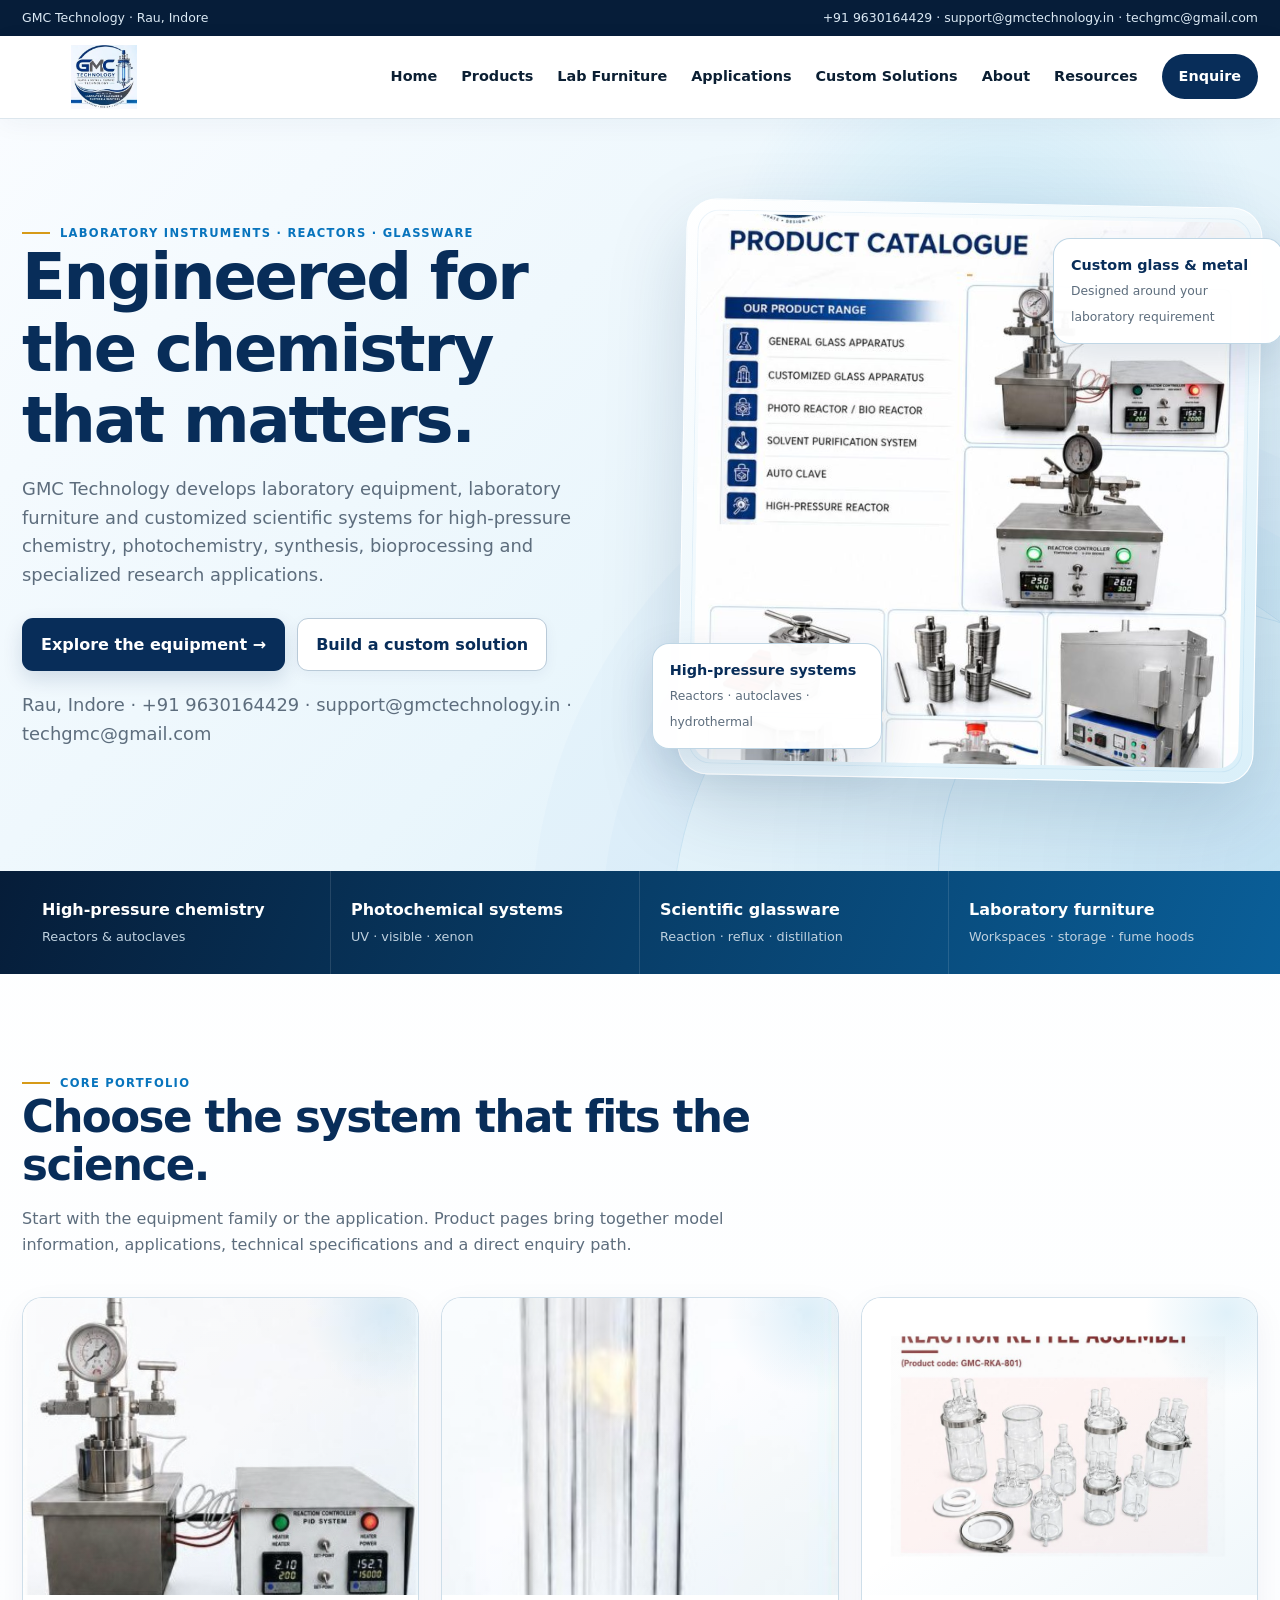
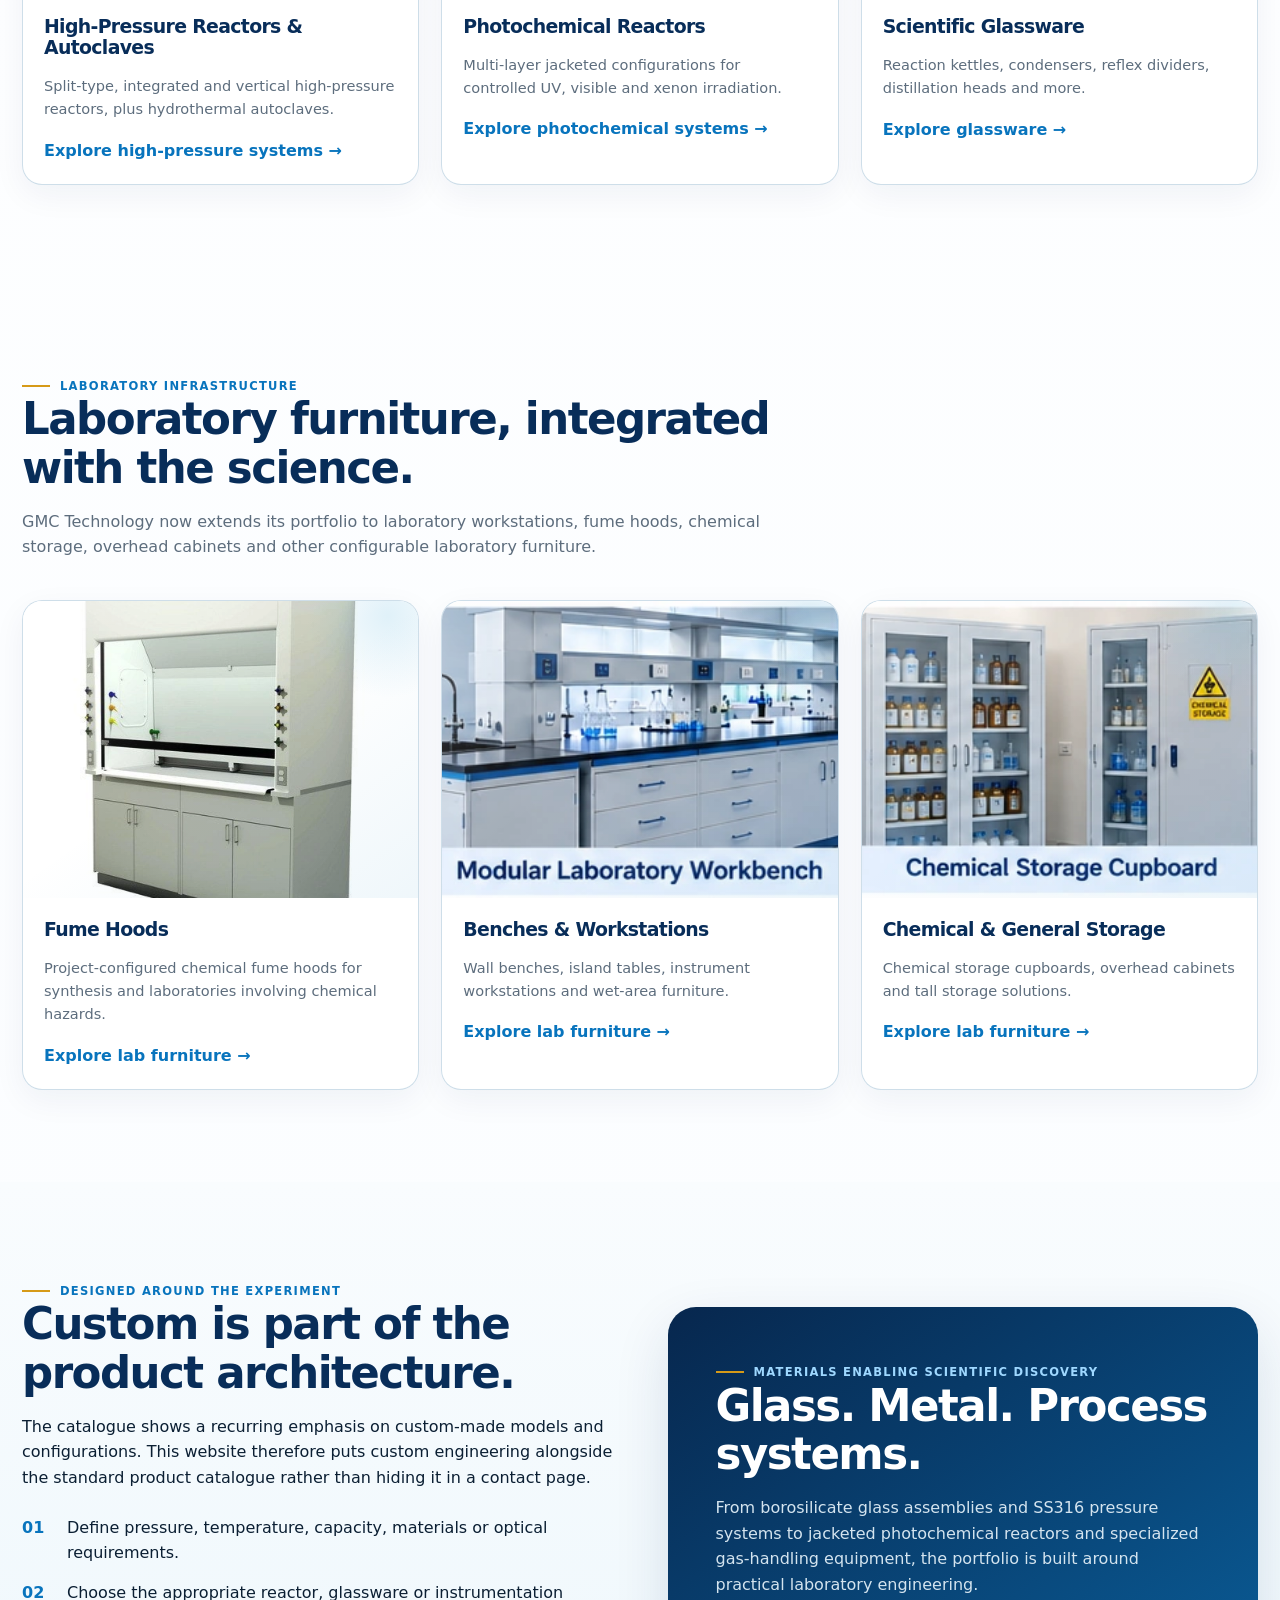
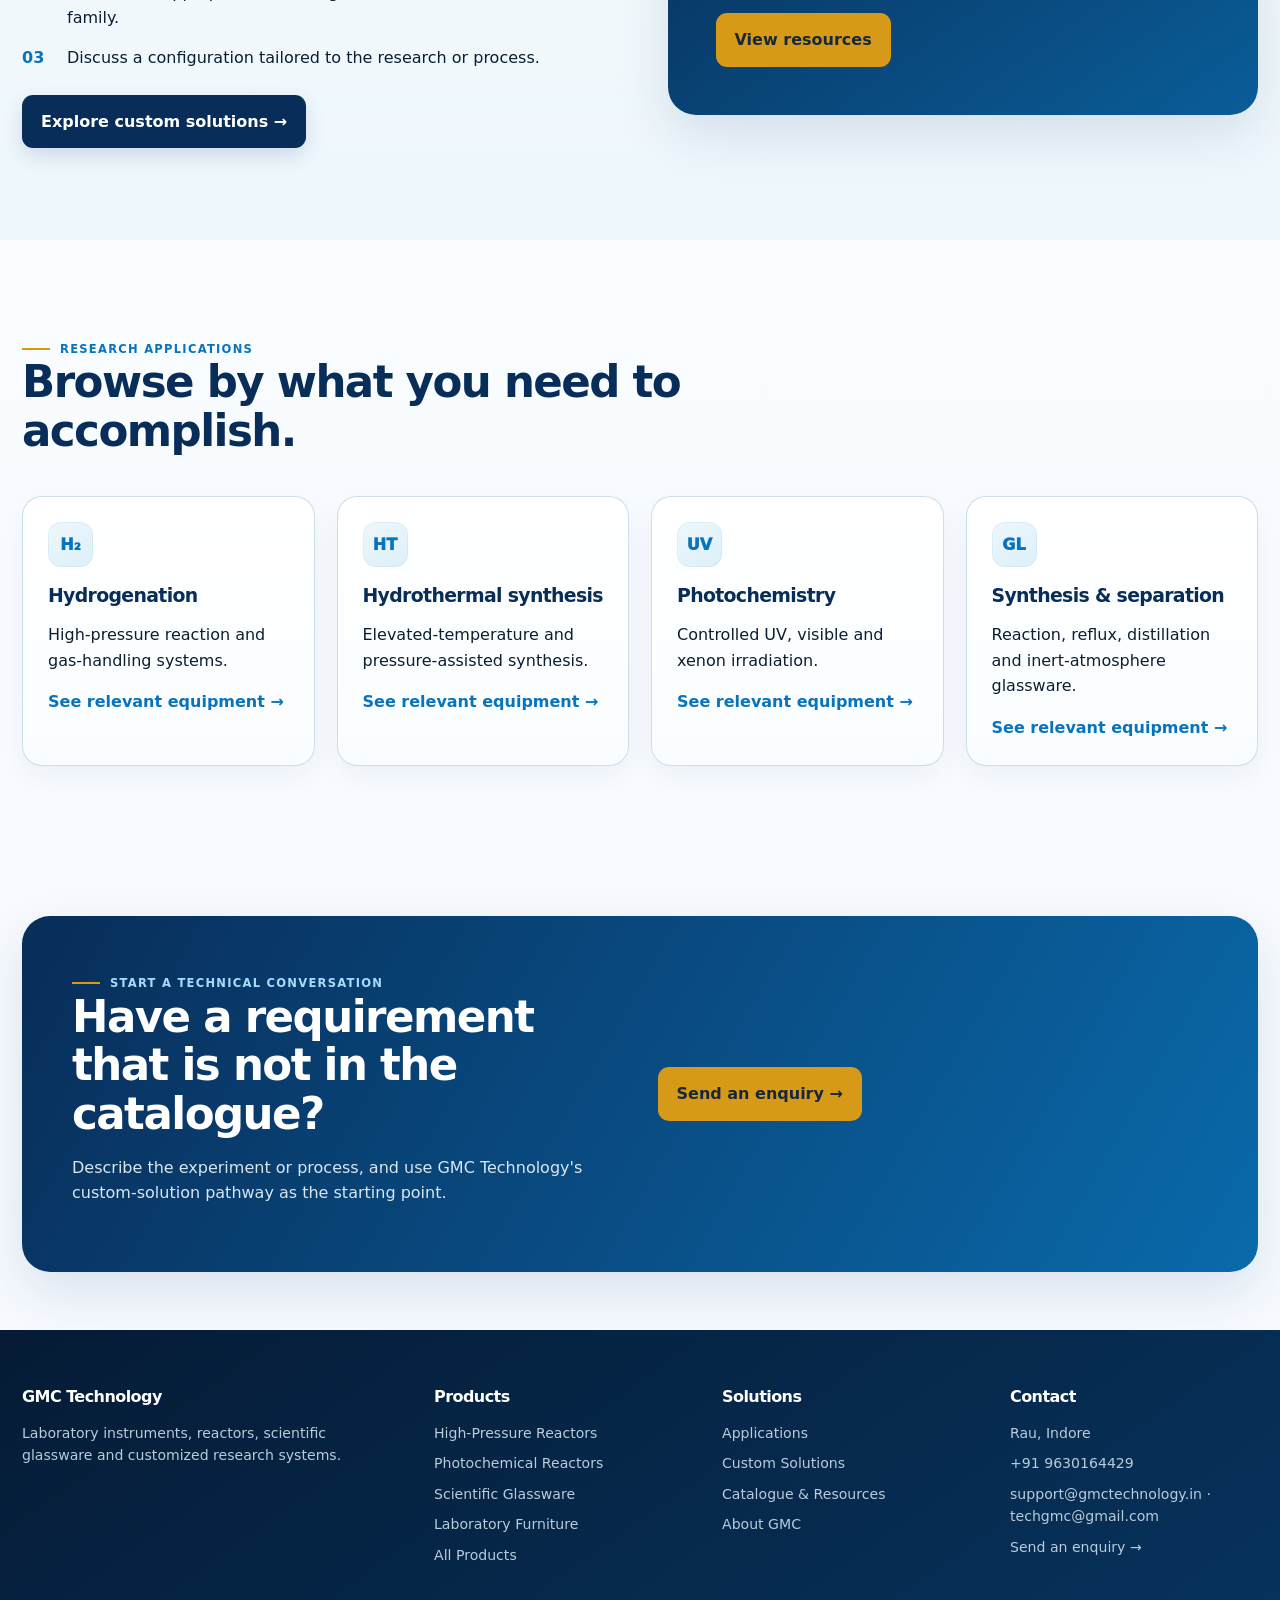
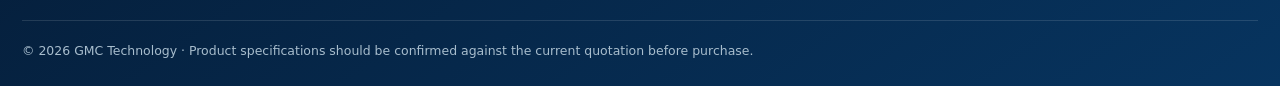
==== commit 77917445: "Use supplied furniture imagery on homepage" ====
--- a/index.html
+++ b/index.html
@@ -2,7 +2,7 @@
 <section class="hero"><div class="container hero-grid"><div class="hero-copy"><span class="eyebrow">Laboratory instruments · reactors · glassware</span><h1>Engineered for the chemistry that matters.</h1><p>GMC Technology develops laboratory equipment, laboratory furniture and customized scientific systems for high-pressure chemistry, photochemistry, synthesis, bioprocessing and specialized research applications.</p><div class="actions"><a class="btn btn-primary" href="products.html">Explore the equipment →</a><a class="btn btn-secondary" href="custom-solutions.html">Build a custom solution</a></div><p class="micro" style="margin-top:20px">Rau, Indore · +91 9630164429 · support@gmctechnology.in · techgmc@gmail.com</p></div><div class="hero-visual"><div class="hero-card"><img src="assets/pages/catalogue-page-02.jpg" alt="GMC Technology product portfolio"></div><div class="floating float-a"><strong>High-pressure systems</strong><span>Reactors · autoclaves · hydrothermal</span></div><div class="floating float-b"><strong>Custom glass & metal</strong><span>Designed around your laboratory requirement</span></div></div></div></section>
 <section class="stats"><div class="container stats-grid"><div class="stat"><b>High-pressure chemistry</b><span>Reactors & autoclaves</span></div><div class="stat"><b>Photochemical systems</b><span>UV · visible · xenon</span></div><div class="stat"><b>Scientific glassware</b><span>Reaction · reflux · distillation</span></div><div class="stat"><b>Laboratory furniture</b><span>Workspaces · storage · fume hoods</span></div></div></section>
 <section class="section"><div class="container"><div class="section-head"><span class="eyebrow">Core portfolio</span><h2>Choose the system that fits the science.</h2><p>Start with the equipment family or the application. Product pages bring together model information, applications, technical specifications and a direct enquiry path.</p></div><div class="grid grid-3"><a class="category-card" href="products.html?category=High-Pressure%20Reactors%20%26%20Autoclaves"><div class="image"><img src="assets/products/page-05.jpg" alt="High-pressure reactor"></div><div class="card-body"><h3>High-Pressure Reactors & Autoclaves</h3><p>Split-type, integrated and vertical high-pressure reactors, plus hydrothermal autoclaves.</p><span class="link">Explore high-pressure systems →</span></div></a><a class="category-card" href="products.html?category=Photochemical%20Reactors"><div class="image"><img src="assets/products/page-13.jpg" alt="Jacketed photochemical reactor"></div><div class="card-body"><h3>Photochemical Reactors</h3><p>Multi-layer jacketed configurations for controlled UV, visible and xenon irradiation.</p><span class="link">Explore photochemical systems →</span></div></a><a class="category-card" href="products.html?category=Scientific%20Glassware"><div class="image"><img src="assets/products/page-28.jpg" alt="Reaction kettle assembly"></div><div class="card-body"><h3>Scientific Glassware</h3><p>Reaction kettles, condensers, reflex dividers, distillation heads and more.</p><span class="link">Explore glassware →</span></div></a></div></div></section>
-<section class="section"><div class="container"><div class="section-head"><span class="eyebrow">Laboratory infrastructure</span><h2>Laboratory furniture, integrated with the science.</h2><p>GMC Technology now extends its portfolio to laboratory workstations, fume hoods, chemical storage, overhead cabinets and other configurable laboratory furniture.</p></div><div class="grid grid-3"><a class="category-card" href="laboratory-furniture.html"><div class="image"><img src="assets/furniture/fume-hoods.svg" alt="Laboratory fume hood"></div><div class="card-body"><h3>Fume Hoods</h3><p>Project-configured chemical fume hoods for synthesis and laboratories involving chemical hazards.</p><span class="link">Explore lab furniture →</span></div></a><a class="category-card" href="laboratory-furniture.html"><div class="image"><img src="assets/furniture/workstations.svg" alt="Modular laboratory workstations"></div><div class="card-body"><h3>Benches & Workstations</h3><p>Wall benches, island tables, instrument workstations and wet-area furniture.</p><span class="link">Explore lab furniture →</span></div></a><a class="category-card" href="laboratory-furniture.html"><div class="image"><img src="assets/furniture/storage-cupboards.svg" alt="Laboratory storage cupboards"></div><div class="card-body"><h3>Chemical & General Storage</h3><p>Chemical storage cupboards, overhead cabinets and tall storage solutions.</p><span class="link">Explore lab furniture →</span></div></a></div></div></section><section class="section surface"><div class="container split"><div><span class="eyebrow">Designed around the experiment</span><h2>Custom is part of the product architecture.</h2><p>The catalogue shows a recurring emphasis on custom-made models and configurations. This website therefore puts custom engineering alongside the standard product catalogue rather than hiding it in a contact page.</p><div class="checks"><div class="check"><b>01</b><span>Define pressure, temperature, capacity, materials or optical requirements.</span></div><div class="check"><b>02</b><span>Choose the appropriate reactor, glassware or instrumentation family.</span></div><div class="check"><b>03</b><span>Discuss a configuration tailored to the research or process.</span></div></div><a class="btn btn-primary" href="custom-solutions.html">Explore custom solutions →</a></div><div class="panel"><span class="eyebrow" style="color:#9fd8ff">Materials enabling scientific discovery</span><h2>Glass. Metal. Process systems.</h2><p>From borosilicate glass assemblies and SS316 pressure systems to jacketed photochemical reactors and specialized gas-handling equipment, the portfolio is built around practical laboratory engineering.</p><a class="btn btn-gold" href="resources.html">View resources</a></div></div></section>
+<section class="section"><div class="container"><div class="section-head"><span class="eyebrow">Laboratory infrastructure</span><h2>Laboratory furniture, integrated with the science.</h2><p>GMC Technology now extends its portfolio to laboratory workstations, fume hoods, chemical storage, overhead cabinets and other configurable laboratory furniture.</p></div><div class="grid grid-3"><a class="category-card" href="laboratory-furniture.html"><div class="image"><img src="assets/furniture/fume-hood.webp" alt="Laboratory fume hood"></div><div class="card-body"><h3>Fume Hoods</h3><p>Project-configured chemical fume hoods for synthesis and laboratories involving chemical hazards.</p><span class="link">Explore lab furniture →</span></div></a><a class="category-card" href="laboratory-furniture.html"><div class="image"><img src="assets/furniture/workstations.webp" alt="Modular laboratory workstations"></div><div class="card-body"><h3>Benches & Workstations</h3><p>Wall benches, island tables, instrument workstations and wet-area furniture.</p><span class="link">Explore lab furniture →</span></div></a><a class="category-card" href="laboratory-furniture.html"><div class="image"><img src="assets/furniture/chemical-storage.webp" alt="Laboratory storage cupboards"></div><div class="card-body"><h3>Chemical & General Storage</h3><p>Chemical storage cupboards, overhead cabinets and tall storage solutions.</p><span class="link">Explore lab furniture →</span></div></a></div></div></section><section class="section surface"><div class="container split"><div><span class="eyebrow">Designed around the experiment</span><h2>Custom is part of the product architecture.</h2><p>The catalogue shows a recurring emphasis on custom-made models and configurations. This website therefore puts custom engineering alongside the standard product catalogue rather than hiding it in a contact page.</p><div class="checks"><div class="check"><b>01</b><span>Define pressure, temperature, capacity, materials or optical requirements.</span></div><div class="check"><b>02</b><span>Choose the appropriate reactor, glassware or instrumentation family.</span></div><div class="check"><b>03</b><span>Discuss a configuration tailored to the research or process.</span></div></div><a class="btn btn-primary" href="custom-solutions.html">Explore custom solutions →</a></div><div class="panel"><span class="eyebrow" style="color:#9fd8ff">Materials enabling scientific discovery</span><h2>Glass. Metal. Process systems.</h2><p>From borosilicate glass assemblies and SS316 pressure systems to jacketed photochemical reactors and specialized gas-handling equipment, the portfolio is built around practical laboratory engineering.</p><a class="btn btn-gold" href="resources.html">View resources</a></div></div></section>
 <section class="section"><div class="container"><div class="section-head"><span class="eyebrow">Research applications</span><h2>Browse by what you need to accomplish.</h2></div><div class="grid grid-4"><a class="feature-card" href="applications.html#hydrogenation"><div class="icon">H₂</div><h3>Hydrogenation</h3><p>High-pressure reaction and gas-handling systems.</p><span class="link">See relevant equipment →</span></a><a class="feature-card" href="applications.html#hydrothermal"><div class="icon">HT</div><h3>Hydrothermal synthesis</h3><p>Elevated-temperature and pressure-assisted synthesis.</p><span class="link">See relevant equipment →</span></a><a class="feature-card" href="applications.html#photochemistry"><div class="icon">UV</div><h3>Photochemistry</h3><p>Controlled UV, visible and xenon irradiation.</p><span class="link">See relevant equipment →</span></a><a class="feature-card" href="applications.html#glassware"><div class="icon">GL</div><h3>Synthesis & separation</h3><p>Reaction, reflux, distillation and inert-atmosphere glassware.</p><span class="link">See relevant equipment →</span></a></div></div></section>
 <section class="section-sm"><div class="container"><div class="band"><div class="split" style="gap:35px"><div><span class="eyebrow" style="color:#a8dcff">Start a technical conversation</span><h2>Have a requirement that is not in the catalogue?</h2><p>Describe the experiment or process, and use GMC Technology's custom-solution pathway as the starting point.</p></div><div><a class="btn btn-gold" href="contact.html">Send an enquiry →</a></div></div></div></div></section>
 </main><footer class="footer"><div class="container"><div class="footer-grid"><div><h3>GMC Technology</h3><p>Laboratory instruments, reactors, scientific glassware and customized research systems.</p></div><div><h3>Products</h3><ul><li><a href="products.html?category=High-Pressure%20Reactors%20%26%20Autoclaves">High-Pressure Reactors</a></li><li><a href="products.html?category=Photochemical%20Reactors">Photochemical Reactors</a></li><li><a href="products.html?category=Scientific%20Glassware">Scientific Glassware</a></li><li><a href="products.html?category=Laboratory%20Furniture">Laboratory Furniture</a></li><li><a href="products.html">All Products</a></li></ul></div><div><h3>Solutions</h3><ul><li><a href="applications.html">Applications</a></li><li><a href="custom-solutions.html">Custom Solutions</a></li><li><a href="resources.html">Catalogue & Resources</a></li><li><a href="about.html">About GMC</a></li></ul></div><div><h3>Contact</h3><ul><li>Rau, Indore</li><li>+91 9630164429</li><li>support@gmctechnology.in · techgmc@gmail.com</li><li><a href="contact.html">Send an enquiry →</a></li></ul></div></div><div class="footer-bottom">© 2026 GMC Technology · Product specifications should be confirmed against the current quotation before purchase.</div></div></footer><script src="js/main.js"></script></body></html>
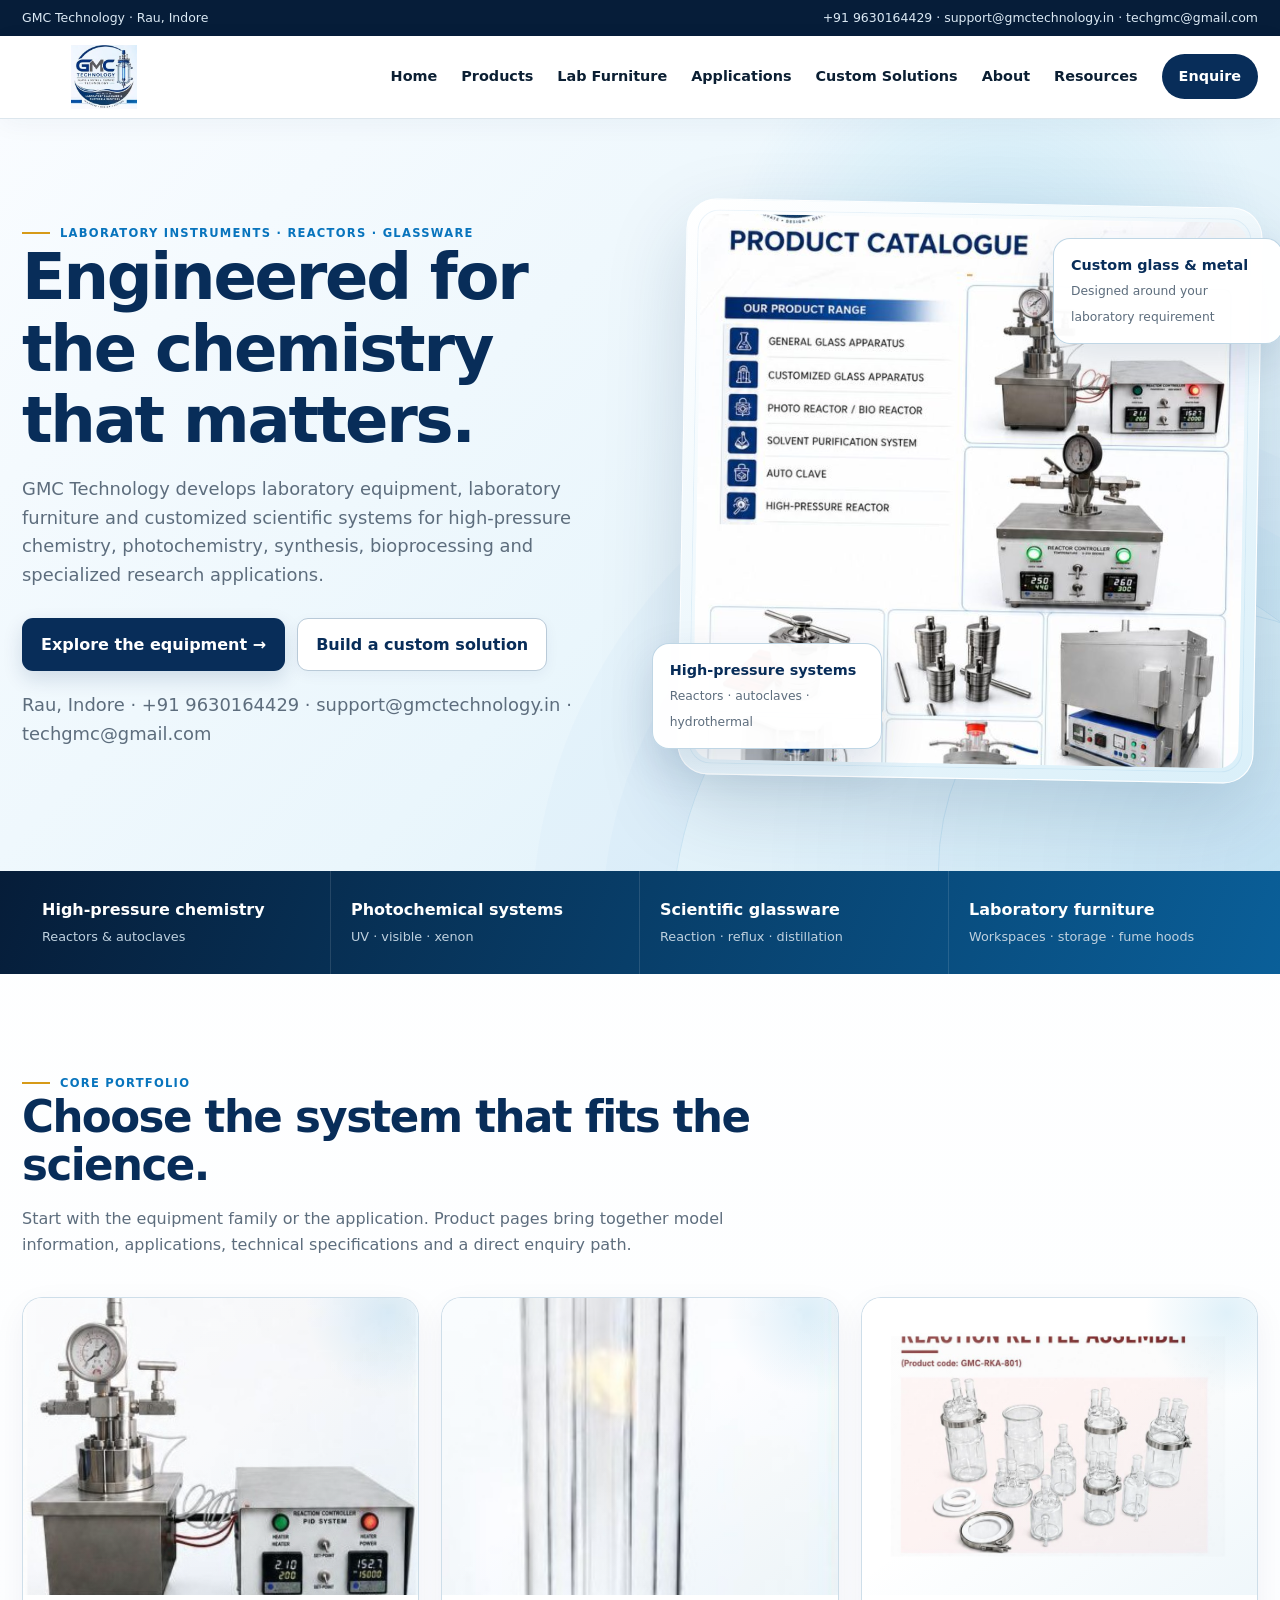
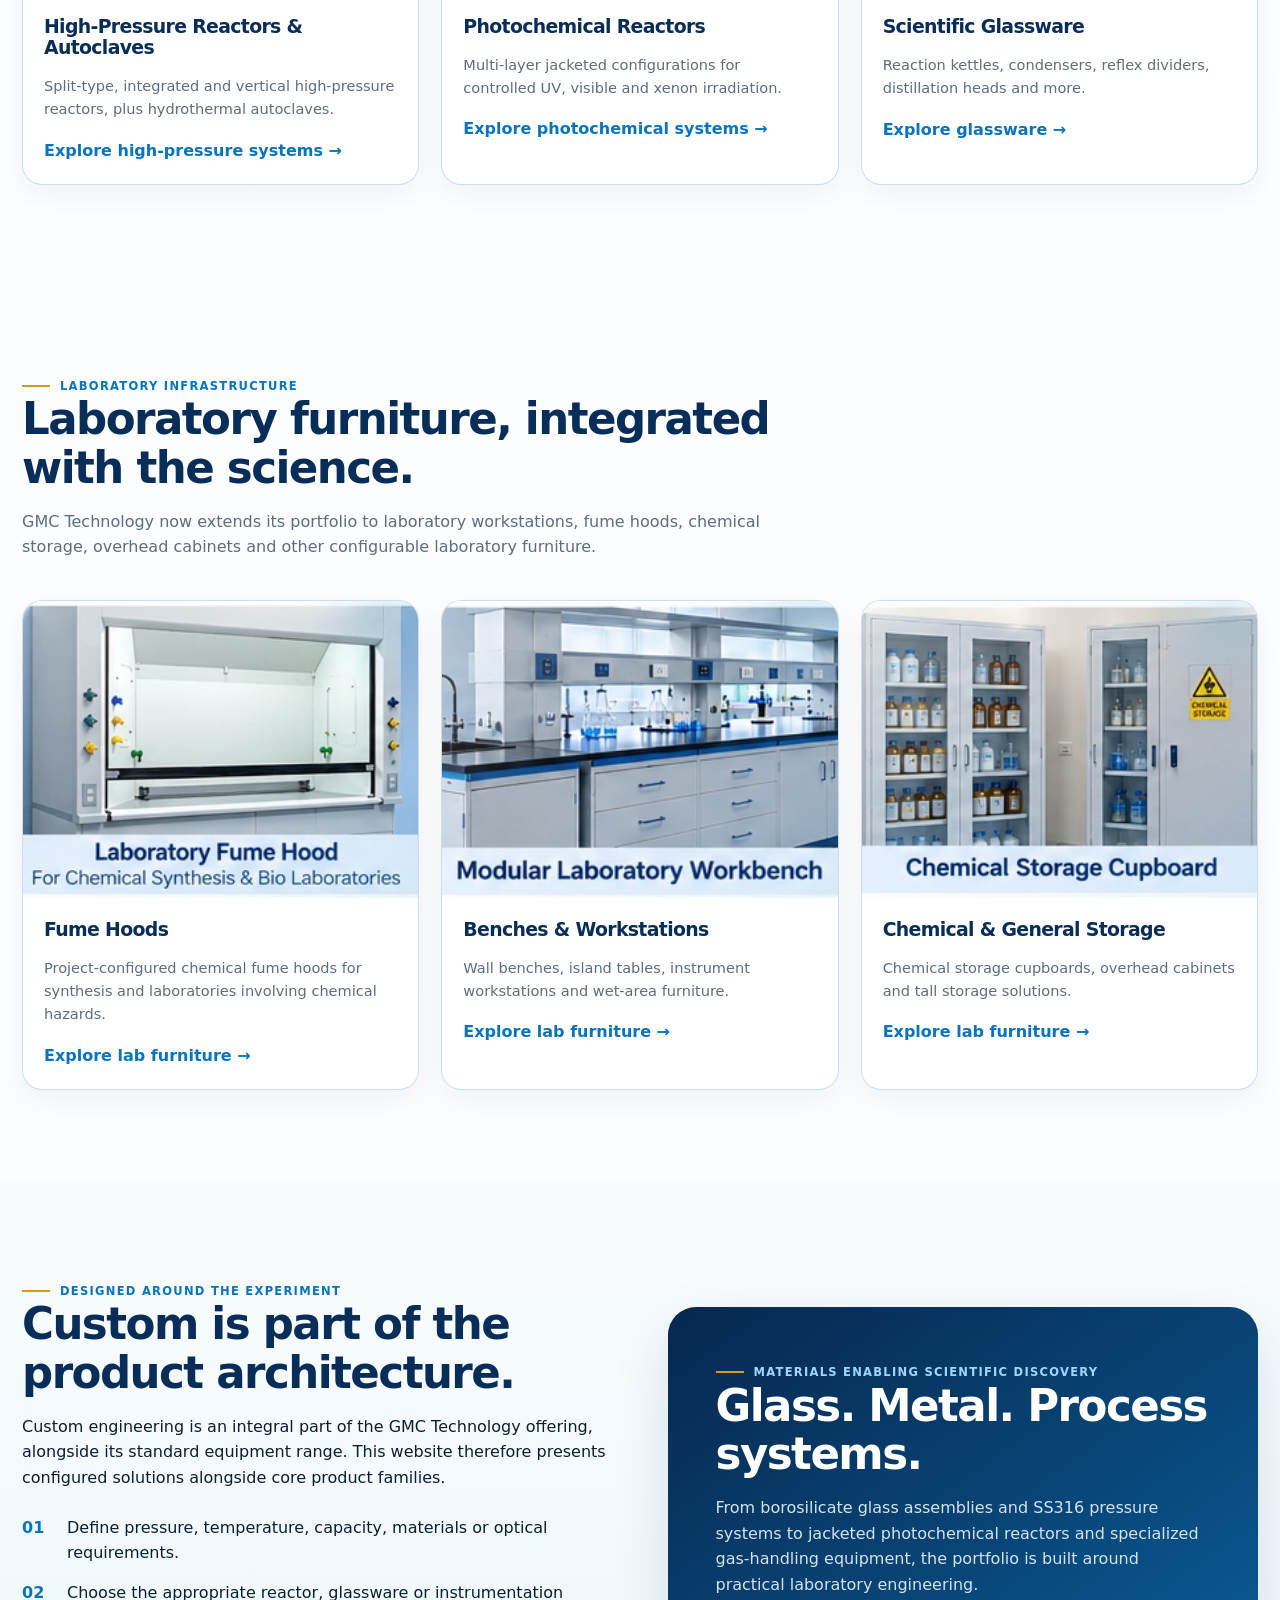
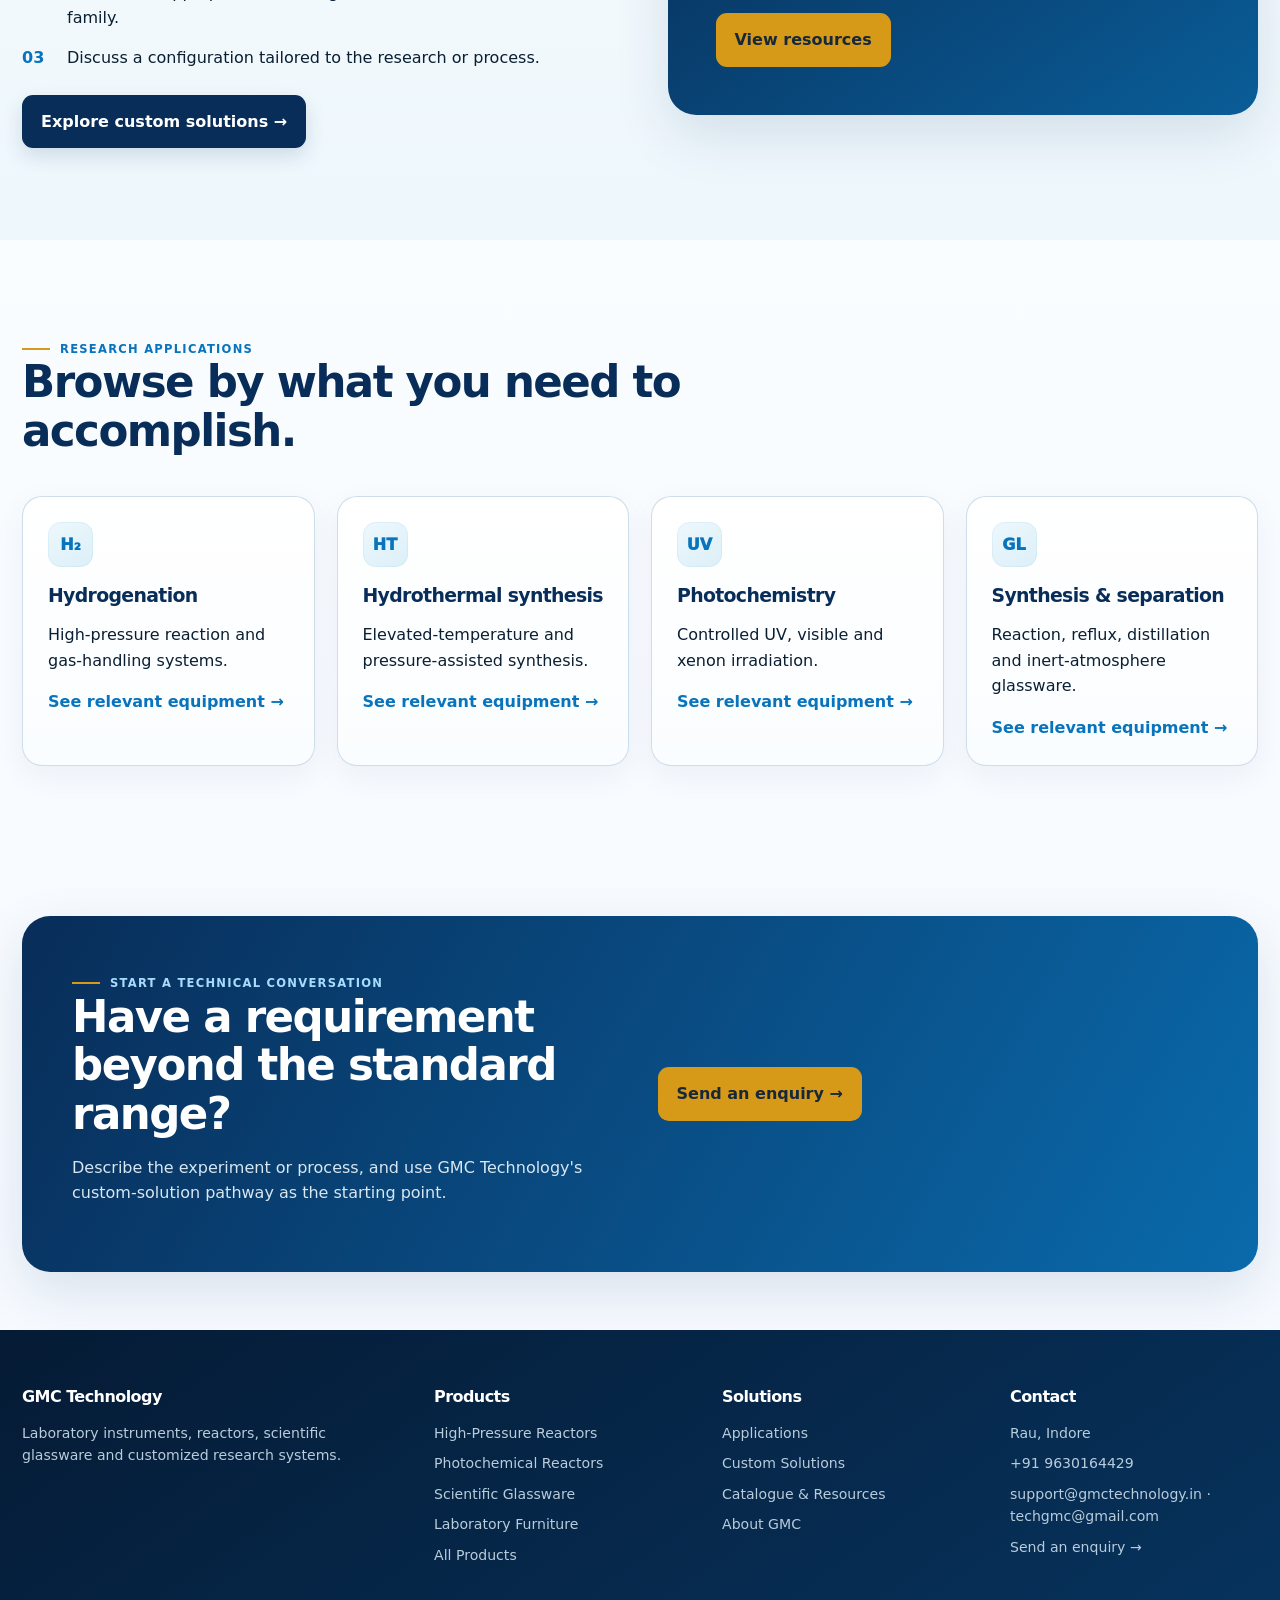
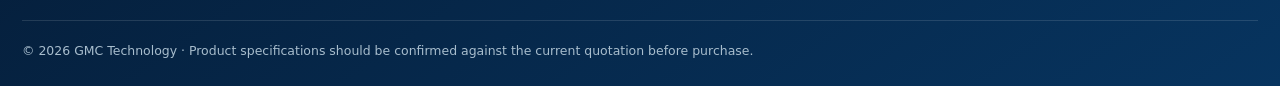
==== commit 3091114e: "Refine website copy to remove catalogue-derived phrasing" ====
--- a/index.html
+++ b/index.html
@@ -2,7 +2,7 @@
 <section class="hero"><div class="container hero-grid"><div class="hero-copy"><span class="eyebrow">Laboratory instruments · reactors · glassware</span><h1>Engineered for the chemistry that matters.</h1><p>GMC Technology develops laboratory equipment, laboratory furniture and customized scientific systems for high-pressure chemistry, photochemistry, synthesis, bioprocessing and specialized research applications.</p><div class="actions"><a class="btn btn-primary" href="products.html">Explore the equipment →</a><a class="btn btn-secondary" href="custom-solutions.html">Build a custom solution</a></div><p class="micro" style="margin-top:20px">Rau, Indore · +91 9630164429 · support@gmctechnology.in · techgmc@gmail.com</p></div><div class="hero-visual"><div class="hero-card"><img src="assets/pages/catalogue-page-02.jpg" alt="GMC Technology product portfolio"></div><div class="floating float-a"><strong>High-pressure systems</strong><span>Reactors · autoclaves · hydrothermal</span></div><div class="floating float-b"><strong>Custom glass & metal</strong><span>Designed around your laboratory requirement</span></div></div></div></section>
 <section class="stats"><div class="container stats-grid"><div class="stat"><b>High-pressure chemistry</b><span>Reactors & autoclaves</span></div><div class="stat"><b>Photochemical systems</b><span>UV · visible · xenon</span></div><div class="stat"><b>Scientific glassware</b><span>Reaction · reflux · distillation</span></div><div class="stat"><b>Laboratory furniture</b><span>Workspaces · storage · fume hoods</span></div></div></section>
 <section class="section"><div class="container"><div class="section-head"><span class="eyebrow">Core portfolio</span><h2>Choose the system that fits the science.</h2><p>Start with the equipment family or the application. Product pages bring together model information, applications, technical specifications and a direct enquiry path.</p></div><div class="grid grid-3"><a class="category-card" href="products.html?category=High-Pressure%20Reactors%20%26%20Autoclaves"><div class="image"><img src="assets/products/page-05.jpg" alt="High-pressure reactor"></div><div class="card-body"><h3>High-Pressure Reactors & Autoclaves</h3><p>Split-type, integrated and vertical high-pressure reactors, plus hydrothermal autoclaves.</p><span class="link">Explore high-pressure systems →</span></div></a><a class="category-card" href="products.html?category=Photochemical%20Reactors"><div class="image"><img src="assets/products/page-13.jpg" alt="Jacketed photochemical reactor"></div><div class="card-body"><h3>Photochemical Reactors</h3><p>Multi-layer jacketed configurations for controlled UV, visible and xenon irradiation.</p><span class="link">Explore photochemical systems →</span></div></a><a class="category-card" href="products.html?category=Scientific%20Glassware"><div class="image"><img src="assets/products/page-28.jpg" alt="Reaction kettle assembly"></div><div class="card-body"><h3>Scientific Glassware</h3><p>Reaction kettles, condensers, reflex dividers, distillation heads and more.</p><span class="link">Explore glassware →</span></div></a></div></div></section>
-<section class="section"><div class="container"><div class="section-head"><span class="eyebrow">Laboratory infrastructure</span><h2>Laboratory furniture, integrated with the science.</h2><p>GMC Technology now extends its portfolio to laboratory workstations, fume hoods, chemical storage, overhead cabinets and other configurable laboratory furniture.</p></div><div class="grid grid-3"><a class="category-card" href="laboratory-furniture.html"><div class="image"><img src="assets/furniture/fume-hood.webp" alt="Laboratory fume hood"></div><div class="card-body"><h3>Fume Hoods</h3><p>Project-configured chemical fume hoods for synthesis and laboratories involving chemical hazards.</p><span class="link">Explore lab furniture →</span></div></a><a class="category-card" href="laboratory-furniture.html"><div class="image"><img src="assets/furniture/workstations.webp" alt="Modular laboratory workstations"></div><div class="card-body"><h3>Benches & Workstations</h3><p>Wall benches, island tables, instrument workstations and wet-area furniture.</p><span class="link">Explore lab furniture →</span></div></a><a class="category-card" href="laboratory-furniture.html"><div class="image"><img src="assets/furniture/chemical-storage.webp" alt="Laboratory storage cupboards"></div><div class="card-body"><h3>Chemical & General Storage</h3><p>Chemical storage cupboards, overhead cabinets and tall storage solutions.</p><span class="link">Explore lab furniture →</span></div></a></div></div></section><section class="section surface"><div class="container split"><div><span class="eyebrow">Designed around the experiment</span><h2>Custom is part of the product architecture.</h2><p>The catalogue shows a recurring emphasis on custom-made models and configurations. This website therefore puts custom engineering alongside the standard product catalogue rather than hiding it in a contact page.</p><div class="checks"><div class="check"><b>01</b><span>Define pressure, temperature, capacity, materials or optical requirements.</span></div><div class="check"><b>02</b><span>Choose the appropriate reactor, glassware or instrumentation family.</span></div><div class="check"><b>03</b><span>Discuss a configuration tailored to the research or process.</span></div></div><a class="btn btn-primary" href="custom-solutions.html">Explore custom solutions →</a></div><div class="panel"><span class="eyebrow" style="color:#9fd8ff">Materials enabling scientific discovery</span><h2>Glass. Metal. Process systems.</h2><p>From borosilicate glass assemblies and SS316 pressure systems to jacketed photochemical reactors and specialized gas-handling equipment, the portfolio is built around practical laboratory engineering.</p><a class="btn btn-gold" href="resources.html">View resources</a></div></div></section>
+<section class="section"><div class="container"><div class="section-head"><span class="eyebrow">Laboratory infrastructure</span><h2>Laboratory furniture, integrated with the science.</h2><p>GMC Technology now extends its portfolio to laboratory workstations, fume hoods, chemical storage, overhead cabinets and other configurable laboratory furniture.</p></div><div class="grid grid-3"><a class="category-card" href="laboratory-furniture.html"><div class="image"><img src="assets/furniture/fume-hood.webp" alt="Laboratory fume hood"></div><div class="card-body"><h3>Fume Hoods</h3><p>Project-configured chemical fume hoods for synthesis and laboratories involving chemical hazards.</p><span class="link">Explore lab furniture →</span></div></a><a class="category-card" href="laboratory-furniture.html"><div class="image"><img src="assets/furniture/workstations.webp" alt="Modular laboratory workstations"></div><div class="card-body"><h3>Benches & Workstations</h3><p>Wall benches, island tables, instrument workstations and wet-area furniture.</p><span class="link">Explore lab furniture →</span></div></a><a class="category-card" href="laboratory-furniture.html"><div class="image"><img src="assets/furniture/chemical-storage.webp" alt="Laboratory storage cupboards"></div><div class="card-body"><h3>Chemical & General Storage</h3><p>Chemical storage cupboards, overhead cabinets and tall storage solutions.</p><span class="link">Explore lab furniture →</span></div></a></div></div></section><section class="section surface"><div class="container split"><div><span class="eyebrow">Designed around the experiment</span><h2>Custom is part of the product architecture.</h2><p>Custom engineering is an integral part of the GMC Technology offering, alongside its standard equipment range. This website therefore presents configured solutions alongside core product families.</p><div class="checks"><div class="check"><b>01</b><span>Define pressure, temperature, capacity, materials or optical requirements.</span></div><div class="check"><b>02</b><span>Choose the appropriate reactor, glassware or instrumentation family.</span></div><div class="check"><b>03</b><span>Discuss a configuration tailored to the research or process.</span></div></div><a class="btn btn-primary" href="custom-solutions.html">Explore custom solutions →</a></div><div class="panel"><span class="eyebrow" style="color:#9fd8ff">Materials enabling scientific discovery</span><h2>Glass. Metal. Process systems.</h2><p>From borosilicate glass assemblies and SS316 pressure systems to jacketed photochemical reactors and specialized gas-handling equipment, the portfolio is built around practical laboratory engineering.</p><a class="btn btn-gold" href="resources.html">View resources</a></div></div></section>
 <section class="section"><div class="container"><div class="section-head"><span class="eyebrow">Research applications</span><h2>Browse by what you need to accomplish.</h2></div><div class="grid grid-4"><a class="feature-card" href="applications.html#hydrogenation"><div class="icon">H₂</div><h3>Hydrogenation</h3><p>High-pressure reaction and gas-handling systems.</p><span class="link">See relevant equipment →</span></a><a class="feature-card" href="applications.html#hydrothermal"><div class="icon">HT</div><h3>Hydrothermal synthesis</h3><p>Elevated-temperature and pressure-assisted synthesis.</p><span class="link">See relevant equipment →</span></a><a class="feature-card" href="applications.html#photochemistry"><div class="icon">UV</div><h3>Photochemistry</h3><p>Controlled UV, visible and xenon irradiation.</p><span class="link">See relevant equipment →</span></a><a class="feature-card" href="applications.html#glassware"><div class="icon">GL</div><h3>Synthesis & separation</h3><p>Reaction, reflux, distillation and inert-atmosphere glassware.</p><span class="link">See relevant equipment →</span></a></div></div></section>
-<section class="section-sm"><div class="container"><div class="band"><div class="split" style="gap:35px"><div><span class="eyebrow" style="color:#a8dcff">Start a technical conversation</span><h2>Have a requirement that is not in the catalogue?</h2><p>Describe the experiment or process, and use GMC Technology's custom-solution pathway as the starting point.</p></div><div><a class="btn btn-gold" href="contact.html">Send an enquiry →</a></div></div></div></div></section>
+<section class="section-sm"><div class="container"><div class="band"><div class="split" style="gap:35px"><div><span class="eyebrow" style="color:#a8dcff">Start a technical conversation</span><h2>Have a requirement beyond the standard range?</h2><p>Describe the experiment or process, and use GMC Technology's custom-solution pathway as the starting point.</p></div><div><a class="btn btn-gold" href="contact.html">Send an enquiry →</a></div></div></div></div></section>
 </main><footer class="footer"><div class="container"><div class="footer-grid"><div><h3>GMC Technology</h3><p>Laboratory instruments, reactors, scientific glassware and customized research systems.</p></div><div><h3>Products</h3><ul><li><a href="products.html?category=High-Pressure%20Reactors%20%26%20Autoclaves">High-Pressure Reactors</a></li><li><a href="products.html?category=Photochemical%20Reactors">Photochemical Reactors</a></li><li><a href="products.html?category=Scientific%20Glassware">Scientific Glassware</a></li><li><a href="products.html?category=Laboratory%20Furniture">Laboratory Furniture</a></li><li><a href="products.html">All Products</a></li></ul></div><div><h3>Solutions</h3><ul><li><a href="applications.html">Applications</a></li><li><a href="custom-solutions.html">Custom Solutions</a></li><li><a href="resources.html">Catalogue & Resources</a></li><li><a href="about.html">About GMC</a></li></ul></div><div><h3>Contact</h3><ul><li>Rau, Indore</li><li>+91 9630164429</li><li>support@gmctechnology.in · techgmc@gmail.com</li><li><a href="contact.html">Send an enquiry →</a></li></ul></div></div><div class="footer-bottom">© 2026 GMC Technology · Product specifications should be confirmed against the current quotation before purchase.</div></div></footer><script src="js/main.js"></script></body></html>
--- a/css/styles.css
+++ b/css/styles.css
@@ -1,5 +1,5 @@
 :root{--ink:#0b1f33;--navy:#082d59;--blue:#0874bd;--cyan:#20a8d8;--ice:#eef7fc;--paper:#fbfcfd;--gold:#d69a18;--muted:#5d6d7d;--line:#d9e4ec;--white:#fff;--shadow:0 20px 55px rgba(8,45,89,.12);--radius:20px;--max:1240px}
-*{box-sizing:border-box}html{scroll-behavior:smooth}body{margin:0;color:var(--ink);font-family:Inter,ui-sans-serif,system-ui,-apple-system,BlinkMacSystemFont,"Segoe UI",sans-serif;line-height:1.6;background:#fff}img{max-width:100%;display:block}a{text-decoration:none;color:inherit}button,input,select,textarea{font:inherit}.container{width:min(var(--max),calc(100% - 44px));margin:auto}.topbar{background:#061d39;color:#dbe9f4;font-size:.78rem}.topbar .container{display:flex;justify-content:space-between;padding:8px 0}.header{position:sticky;top:0;z-index:100;background:rgba(255,255,255,.95);backdrop-filter:blur(16px);border-bottom:1px solid rgba(217,228,236,.9)}.nav{height:82px;display:flex;align-items:center;justify-content:space-between;gap:30px}.brand img{width:164px;height:64px;object-fit:contain}.navlinks{display:flex;align-items:center;gap:24px;font-weight:750;font-size:.9rem}.navlinks>a{padding:29px 0;position:relative}.navlinks>a:hover{color:var(--blue)}.navlinks>a:not(.nav-cta):after{content:"";position:absolute;left:0;right:100%;bottom:20px;height:2px;background:var(--blue);transition:.2s}.navlinks>a:hover:after{right:0}.nav-cta{background:var(--navy);color:#fff!important;border-radius:999px;padding:11px 17px!important}.menu-btn{display:none;border:1px solid var(--line);background:#fff;border-radius:10px;padding:8px 12px}.hero{position:relative;overflow:hidden;background:radial-gradient(circle at 88% 16%,rgba(69,174,224,.22),transparent 28%),linear-gradient(135deg,#f9fcff 0%,#edf7fd 48%,#dceff9 100%)}.hero:before{content:"";position:absolute;inset:auto -12% -58% auto;width:760px;height:760px;border:1px solid rgba(8,116,189,.11);border-radius:50%;box-shadow:0 0 0 70px rgba(8,116,189,.025),0 0 0 140px rgba(8,116,189,.018)}.hero:after{content:"";position:absolute;width:520px;height:520px;border:1px solid rgba(8,116,189,.1);border-radius:50%;right:-180px;bottom:-260px}.hero-grid{display:grid;grid-template-columns:1.02fr .98fr;gap:60px;align-items:center;padding:84px 0 92px;position:relative;z-index:1}.eyebrow{display:inline-flex;align-items:center;gap:10px;text-transform:uppercase;letter-spacing:.11em;font-size:.72rem;font-weight:900;color:var(--blue)}.eyebrow:before{content:"";width:28px;height:2px;background:var(--gold)}h1,h2,h3{line-height:1.12;letter-spacing:-.035em;margin:0 0 16px}h1{font-size:clamp(2.8rem,5vw,5.2rem);color:var(--navy)}h2{font-size:clamp(2rem,3.4vw,3.15rem);color:var(--navy)}h3{font-size:1.18rem;color:var(--navy)}.hero-copy p{font-size:1.12rem;max-width:680px;color:var(--muted)}.actions{display:flex;flex-wrap:wrap;gap:12px;margin-top:28px}.btn{display:inline-flex;align-items:center;justify-content:center;gap:8px;border-radius:11px;padding:13px 18px;font-weight:850;border:1px solid transparent;cursor:pointer}.btn-primary{background:var(--navy);color:#fff}.btn-primary:hover{background:#061f3e}.btn-secondary{background:#fff;border-color:#b9cad8;color:var(--navy)}.btn-secondary:hover{border-color:var(--blue)}.btn-gold{background:var(--gold);color:#17283b}.hero-visual{position:relative}.hero-card{background:linear-gradient(145deg,rgba(255,255,255,.94),rgba(220,240,250,.96));border:1px solid rgba(255,255,255,.9);border-radius:30px;padding:14px;box-shadow:0 28px 70px rgba(8,45,89,.16);transform:rotate(1deg)}.hero-card img{border-radius:21px;width:100%;aspect-ratio:1/1;object-fit:cover}.floating{position:absolute;background:rgba(255,255,255,.97);border:1px solid rgba(184,210,227,.9);box-shadow:0 18px 45px rgba(8,45,89,.13);border-radius:17px;padding:15px 17px;max-width:230px}.floating strong{display:block;color:var(--navy);font-size:.9rem}.floating span{font-size:.77rem;color:var(--muted)}.float-a{left:-30px;bottom:30px}.float-b{right:-25px;top:35px}.stats{background:linear-gradient(110deg,#061d39,#0a5f99);color:#fff}.stats-grid{display:grid;grid-template-columns:repeat(4,1fr)}.stat{padding:26px 20px;border-right:1px solid rgba(255,255,255,.12)}.stat:last-child{border-right:0}.stat b{display:block;font-size:1rem}.stat span{font-size:.8rem;color:#bfd1df}.section{padding:92px 0}.section-sm{padding:58px 0}.surface{background:linear-gradient(180deg,#f9fcfe 0%,#eef7fc 100%)}.section-head{max-width:790px;margin-bottom:40px}.section-head p{color:var(--muted);font-size:1rem}.grid{display:grid;gap:22px}.grid-3{grid-template-columns:repeat(3,1fr)}.grid-4{grid-template-columns:repeat(4,1fr)}.category-card,.product-card,.feature-card{background:rgba(255,255,255,.96);border:1px solid rgba(204,221,232,.95);border-radius:var(--radius);overflow:hidden;box-shadow:0 7px 25px rgba(8,45,89,.045);transition:transform .25s ease,box-shadow .25s ease,border-color .25s ease}.category-card:hover,.product-card:hover,.feature-card:hover{transform:translateY(-6px);box-shadow:0 22px 50px rgba(8,45,89,.13);border-color:#9fc5dc}.category-card .image,.product-card .image{aspect-ratio:4/3;background:linear-gradient(145deg,#fafdff 0%,#e8f4fb 100%);overflow:hidden;position:relative}.category-card .image:after,.product-card .image:after{content:"";position:absolute;inset:0;background:linear-gradient(145deg,rgba(255,255,255,.16),transparent 48%,rgba(91,177,220,.08));pointer-events:none}.category-card img,.product-card img{width:100%;height:100%;object-fit:cover;transition:transform .4s ease,filter .4s ease}.category-card:hover img,.product-card:hover img{transform:scale(1.035);filter:saturate(1.03)}.card-body{padding:21px}.card-body p{color:var(--muted);font-size:.91rem;margin:8px 0 17px}.link{font-weight:850;color:var(--blue)}.micro{font-size:.78rem;color:var(--muted)}.badge{display:inline-flex;padding:5px 9px;border-radius:999px;background:var(--ice);color:var(--blue);font-size:.7rem;font-weight:850}.product-meta{display:flex;justify-content:space-between;align-items:center;gap:10px;margin-bottom:10px}.feature-card{padding:25px}.icon{width:45px;height:45px;display:grid;place-items:center;border-radius:13px;background:linear-gradient(145deg,#edf8fd,#dceff8);color:var(--blue);font-weight:950;margin-bottom:18px;box-shadow:inset 0 0 0 1px rgba(8,116,189,.06)}.split{display:grid;grid-template-columns:1fr 1fr;gap:55px;align-items:center}.panel{background:linear-gradient(145deg,#07274e,#0a5d98);border-radius:28px;padding:48px;color:#fff;box-shadow:var(--shadow)}.panel h2{color:#fff}.panel p{color:#d4e4ef}.checks{display:grid;gap:14px;margin:24px 0}.check{display:grid;grid-template-columns:35px 1fr;gap:10px;align-items:start}.check b{color:var(--blue)}.band{background:linear-gradient(120deg,var(--navy),#0a6aab);color:#fff;border-radius:28px;padding:50px}.band h2{color:#fff}.band p{color:#d8e7f1}.page-hero{padding:65px 0;background:linear-gradient(135deg,#f7fbfe 0%,#e8f4fb 100%)}.breadcrumb{font-size:.82rem;color:var(--muted);margin-bottom:20px}.breadcrumb a{color:var(--blue)}.page-hero h1{font-size:clamp(2.4rem,4.5vw,4rem)}.filters{display:grid;grid-template-columns:1fr 260px;gap:12px;margin-bottom:18px}.filters input,.filters select,.enquiry input,.enquiry textarea{border:1px solid #cbd9e4;border-radius:11px;padding:13px 14px;background:#fff;color:var(--ink);outline:none}.filters input:focus,.filters select:focus,.enquiry input:focus,.enquiry textarea:focus{border-color:var(--blue);box-shadow:0 0 0 3px rgba(8,116,189,.1)}.result-count{color:var(--muted);font-weight:750;margin:0 0 22px}.product-grid{display:grid;grid-template-columns:repeat(3,1fr);gap:22px}.product-card .image img{object-fit:cover}.detail{padding:74px 0}.detail-grid{display:grid;grid-template-columns:.86fr 1.14fr;gap:58px;align-items:start}.detail-image{background:linear-gradient(145deg,#ffffff,#eaf6fc);border:1px solid #cfe1ec;border-radius:25px;padding:17px;position:sticky;top:105px;box-shadow:0 16px 40px rgba(8,45,89,.09)}.detail-image img{border-radius:17px;width:100%}.detail h1{font-size:clamp(2.3rem,4vw,4rem)}.lead{font-size:1.08rem;color:var(--muted)}.pills{display:flex;flex-wrap:wrap;gap:8px;margin:14px 0 28px}.pill{border:1px solid #c9dce9;border-radius:999px;padding:7px 10px;font-size:.78rem;color:var(--navy);background:#f8fcfe}.spec-table{width:100%;border-collapse:collapse;margin:18px 0 30px;font-size:.9rem}.spec-table th,.spec-table td{padding:12px 14px;border:1px solid var(--line);text-align:left;vertical-align:top}.spec-table th{background:#edf5fa;color:var(--navy);width:38%}.notice{padding:14px 16px;background:#fff8df;border:1px solid #ecd58d;border-radius:12px;color:#5e4a09}.sticky-inquiry{position:fixed;right:22px;bottom:22px;z-index:80;box-shadow:var(--shadow)}.footer{background:linear-gradient(145deg,#051b35,#07345f);color:#d4e2ed;padding:58px 0 25px}.footer-grid{display:grid;grid-template-columns:1.5fr 1fr 1fr 1fr;gap:40px}.footer h3{color:#fff;font-size:1rem}.footer p,.footer li{font-size:.88rem;color:#b9ccdb}.footer ul{list-style:none;padding:0;display:grid;gap:8px}.footer a:hover{color:#fff}.footer-bottom{border-top:1px solid rgba(255,255,255,.12);margin-top:38px;padding-top:20px;font-size:.78rem;color:#a8bdcd}.empty{padding:45px;text-align:center;border:1px dashed #b9cad9;border-radius:16px;color:var(--muted)}.enquiry{display:grid;gap:12px}.enquiry label{font-weight:750;font-size:.85rem;color:var(--navy)}.enquiry textarea{resize:vertical}.contact-grid{display:grid;grid-template-columns:.8fr 1.2fr;gap:50px;align-items:start}.catalogue-strip{display:flex;align-items:center;gap:20px;padding:20px;border:1px solid var(--line);background:#fff;border-radius:17px}.catalogue-strip .icon{margin:0;flex:0 0 auto}.process{display:grid;grid-template-columns:repeat(3,1fr);gap:18px}.process .feature-card{position:relative}.process .num{font-size:2.4rem;font-weight:950;color:#dbeaf3;margin-bottom:10px}.product-cta{margin-top:35px;padding:25px;border-radius:18px;background:#f1f8fc;border:1px solid #d3e5ef}.mobile-only{display:none}
+*{box-sizing:border-box}html{scroll-behavior:smooth}body{margin:0;color:var(--ink);font-family:Inter,ui-sans-serif,system-ui,-apple-system,BlinkMacSystemFont,"Segoe UI",sans-serif;line-height:1.6;background:#fff}img{max-width:100%;display:block}a{text-decoration:none;color:inherit}button,input,select,textarea{font:inherit}.container{width:min(var(--max),calc(100% - 44px));margin:auto}.topbar{background:#061d39;color:#dbe9f4;font-size:.78rem}.topbar .container{display:flex;justify-content:space-between;padding:8px 0}.header{position:sticky;top:0;z-index:100;background:rgba(255,255,255,.95);backdrop-filter:blur(16px);border-bottom:1px solid rgba(217,228,236,.9)}.nav{height:82px;display:flex;align-items:center;justify-content:space-between;gap:30px}.brand img{width:164px;height:64px;object-fit:contain}.navlinks{display:flex;align-items:center;gap:24px;font-weight:750;font-size:.9rem}.navlinks>a{padding:29px 0;position:relative}.navlinks>a:hover{color:var(--blue)}.navlinks>a:not(.nav-cta):after{content:"";position:absolute;left:0;right:100%;bottom:20px;height:2px;background:var(--blue);transition:.2s}.navlinks>a:hover:after{right:0}.nav-cta{background:var(--navy);color:#fff!important;border-radius:999px;padding:11px 17px!important}.menu-btn{display:none;border:1px solid var(--line);background:#fff;border-radius:10px;padding:8px 12px}.hero{position:relative;overflow:hidden;background:radial-gradient(circle at 88% 16%,rgba(69,174,224,.22),transparent 28%),linear-gradient(135deg,#f9fcff 0%,#edf7fd 48%,#dceff9 100%)}.hero:before{content:"";position:absolute;inset:auto -12% -58% auto;width:760px;height:760px;border:1px solid rgba(8,116,189,.11);border-radius:50%;box-shadow:0 0 0 70px rgba(8,116,189,.025),0 0 0 140px rgba(8,116,189,.018)}.hero:after{content:"";position:absolute;width:520px;height:520px;border:1px solid rgba(8,116,189,.1);border-radius:50%;right:-180px;bottom:-260px}.hero-grid{display:grid;grid-template-columns:1.02fr .98fr;gap:60px;align-items:center;padding:84px 0 92px;position:relative;z-index:1}.eyebrow{display:inline-flex;align-items:center;gap:10px;text-transform:uppercase;letter-spacing:.11em;font-size:.72rem;font-weight:900;color:var(--blue)}.eyebrow:before{content:"";width:28px;height:2px;background:var(--gold)}h1,h2,h3{line-height:1.12;letter-spacing:-.035em;margin:0 0 16px}h1{font-size:clamp(2.8rem,5vw,5.2rem);color:var(--navy)}h2{font-size:clamp(2rem,3.4vw,3.15rem);color:var(--navy)}h3{font-size:1.18rem;color:var(--navy)}.hero-copy p{font-size:1.12rem;max-width:680px;color:var(--muted)}.actions{display:flex;flex-wrap:wrap;gap:12px;margin-top:28px}.btn{display:inline-flex;align-items:center;justify-content:center;gap:8px;border-radius:11px;padding:13px 18px;font-weight:850;border:1px solid transparent;cursor:pointer}.btn-primary{background:var(--navy);color:#fff}.btn-primary:hover{background:#061f3e}.btn-secondary{background:#fff;border-color:#b9cad8;color:var(--navy)}.btn-secondary:hover{border-color:var(--blue)}.btn-gold{background:var(--gold);color:#17283b}.hero-visual{position:relative}.hero-card{background:linear-gradient(145deg,rgba(255,255,255,.94),rgba(220,240,250,.96));border:1px solid rgba(255,255,255,.9);border-radius:30px;padding:14px;box-shadow:0 28px 70px rgba(8,45,89,.16);transform:rotate(1deg)}.hero-card img{border-radius:21px;width:100%;aspect-ratio:1/1;object-fit:cover}.floating{position:absolute;background:rgba(255,255,255,.97);border:1px solid rgba(184,210,227,.9);box-shadow:0 18px 45px rgba(8,45,89,.13);border-radius:17px;padding:15px 17px;max-width:230px}.floating strong{display:block;color:var(--navy);font-size:.9rem}.floating span{font-size:.77rem;color:var(--muted)}.float-a{left:-30px;bottom:30px}.float-b{right:-25px;top:35px}.stats{background:linear-gradient(110deg,#061d39,#0a5f99);color:#fff}.stats-grid{display:grid;grid-template-columns:repeat(4,1fr)}.stat{padding:26px 20px;border-right:1px solid rgba(255,255,255,.12)}.stat:last-child{border-right:0}.stat b{display:block;font-size:1rem}.stat span{font-size:.8rem;color:#bfd1df}.section{padding:92px 0}.section-sm{padding:58px 0}.surface{background:linear-gradient(180deg,#f9fcfe 0%,#eef7fc 100%)}.section-head{max-width:790px;margin-bottom:40px}.section-head p{color:var(--muted);font-size:1rem}.grid{display:grid;gap:22px}.grid-3{grid-template-columns:repeat(3,1fr)}.grid-4{grid-template-columns:repeat(4,1fr)}.category-card,.product-card,.feature-card{background:rgba(255,255,255,.96);border:1px solid rgba(204,221,232,.95);border-radius:var(--radius);overflow:hidden;box-shadow:0 7px 25px rgba(8,45,89,.045);transition:transform .25s ease,box-shadow .25s ease,border-color .25s ease}.category-card:hover,.product-card:hover,.feature-card:hover{transform:translateY(-6px);box-shadow:0 22px 50px rgba(8,45,89,.13);border-color:#9fc5dc}.category-card .image,.product-card .image{aspect-ratio:4/3;background:linear-gradient(145deg,#fafdff 0%,#e8f4fb 100%);overflow:hidden;position:relative}.category-card .image:after,.product-card .image:after{content:"";position:absolute;inset:0;background:linear-gradient(145deg,rgba(255,255,255,.16),transparent 48%,rgba(91,177,220,.08));pointer-events:none}.category-card img,.product-card img{width:100%;height:100%;object-fit:cover;transition:transform .4s ease,filter .4s ease}.category-card:hover img,.product-card:hover img{transform:scale(1.035);filter:saturate(1.03)}.card-body{padding:21px}.card-body p{color:var(--muted);font-size:.91rem;margin:8px 0 17px}.link{font-weight:850;color:var(--blue)}.micro{font-size:.78rem;color:var(--muted)}.badge{display:inline-flex;padding:5px 9px;border-radius:999px;background:var(--ice);color:var(--blue);font-size:.7rem;font-weight:850}.product-meta{display:flex;justify-content:space-between;align-items:center;gap:10px;margin-bottom:10px}.feature-card{padding:25px}.icon{width:45px;height:45px;display:grid;place-items:center;border-radius:13px;background:linear-gradient(145deg,#edf8fd,#dceff8);color:var(--blue);font-weight:950;margin-bottom:18px;box-shadow:inset 0 0 0 1px rgba(8,116,189,.06)}.split{display:grid;grid-template-columns:1fr 1fr;gap:55px;align-items:center}.panel{background:linear-gradient(145deg,#07274e,#0a5d98);border-radius:28px;padding:48px;color:#fff;box-shadow:var(--shadow)}.panel h2{color:#fff}.panel p{color:#d4e4ef}.checks{display:grid;gap:14px;margin:24px 0}.check{display:grid;grid-template-columns:35px 1fr;gap:10px;align-items:start}.check b{color:var(--blue)}.band{background:linear-gradient(120deg,var(--navy),#0a6aab);color:#fff;border-radius:28px;padding:50px}.band h2{color:#fff}.band p{color:#d8e7f1}.page-hero{padding:65px 0;background:linear-gradient(135deg,#f7fbfe 0%,#e8f4fb 100%)}.breadcrumb{font-size:.82rem;color:var(--muted);margin-bottom:20px}.breadcrumb a{color:var(--blue)}.page-hero h1{font-size:clamp(2.4rem,4.5vw,4rem)}.filters{display:grid;grid-template-columns:1fr 260px;gap:12px;margin-bottom:18px}.filters input,.filters select,.enquiry input,.enquiry select,.enquiry textarea{border:1px solid #cbd9e4;border-radius:11px;padding:13px 14px;background:#fff;color:var(--ink);outline:none}.filters input:focus,.filters select:focus,.enquiry input:focus,.enquiry select:focus,.enquiry textarea:focus{border-color:var(--blue);box-shadow:0 0 0 3px rgba(8,116,189,.1)}.result-count{color:var(--muted);font-weight:750;margin:0 0 22px}.product-grid{display:grid;grid-template-columns:repeat(3,1fr);gap:22px}.product-card .image img{object-fit:cover}.detail{padding:74px 0}.detail-grid{display:grid;grid-template-columns:.86fr 1.14fr;gap:58px;align-items:start}.detail-image{background:linear-gradient(145deg,#ffffff,#eaf6fc);border:1px solid #cfe1ec;border-radius:25px;padding:17px;position:sticky;top:105px;box-shadow:0 16px 40px rgba(8,45,89,.09)}.detail-image img{border-radius:17px;width:100%}.detail h1{font-size:clamp(2.3rem,4vw,4rem)}.lead{font-size:1.08rem;color:var(--muted)}.pills{display:flex;flex-wrap:wrap;gap:8px;margin:14px 0 28px}.pill{border:1px solid #c9dce9;border-radius:999px;padding:7px 10px;font-size:.78rem;color:var(--navy);background:#f8fcfe}.spec-table{width:100%;border-collapse:collapse;margin:18px 0 30px;font-size:.9rem}.spec-table th,.spec-table td{padding:12px 14px;border:1px solid var(--line);text-align:left;vertical-align:top}.spec-table th{background:#edf5fa;color:var(--navy);width:38%}.notice{padding:14px 16px;background:#fff8df;border:1px solid #ecd58d;border-radius:12px;color:#5e4a09}.sticky-inquiry{position:fixed;right:22px;bottom:22px;z-index:80;box-shadow:var(--shadow)}.footer{background:linear-gradient(145deg,#051b35,#07345f);color:#d4e2ed;padding:58px 0 25px}.footer-grid{display:grid;grid-template-columns:1.5fr 1fr 1fr 1fr;gap:40px}.footer h3{color:#fff;font-size:1rem}.footer p,.footer li{font-size:.88rem;color:#b9ccdb}.footer ul{list-style:none;padding:0;display:grid;gap:8px}.footer a:hover{color:#fff}.footer-bottom{border-top:1px solid rgba(255,255,255,.12);margin-top:38px;padding-top:20px;font-size:.78rem;color:#a8bdcd}.empty{padding:45px;text-align:center;border:1px dashed #b9cad9;border-radius:16px;color:var(--muted)}.enquiry{display:grid;gap:12px}.enquiry label{font-weight:750;font-size:.85rem;color:var(--navy)}.enquiry textarea{resize:vertical}.contact-grid{display:grid;grid-template-columns:.8fr 1.2fr;gap:50px;align-items:start}.catalogue-strip{display:flex;align-items:center;gap:20px;padding:20px;border:1px solid var(--line);background:#fff;border-radius:17px}.catalogue-strip .icon{margin:0;flex:0 0 auto}.process{display:grid;grid-template-columns:repeat(3,1fr);gap:18px}.process .feature-card{position:relative}.process .num{font-size:2.4rem;font-weight:950;color:#dbeaf3;margin-bottom:10px}.product-cta{margin-top:35px;padding:25px;border-radius:18px;background:#f1f8fc;border:1px solid #d3e5ef}.mobile-only{display:none}
 @media(max-width:1000px){.navlinks{display:none}.menu-btn{display:block}.navlinks.open{display:flex;position:absolute;left:0;right:0;top:82px;background:#fff;border-bottom:1px solid var(--line);padding:12px 22px;flex-direction:column;align-items:flex-start;gap:0}.navlinks.open>a{width:100%;padding:11px 0}.navlinks.open>a:not(.nav-cta):after{display:none}.hero-grid,.split,.detail-grid,.contact-grid{grid-template-columns:1fr}.hero-visual{order:-1}.detail-image{position:static}.stats-grid{grid-template-columns:repeat(2,1fr)}.grid-4{grid-template-columns:repeat(2,1fr)}.product-grid,.grid-3{grid-template-columns:repeat(2,1fr)}.footer-grid{grid-template-columns:repeat(2,1fr)}.process{grid-template-columns:1fr 1fr}.float-a{left:-10px}.float-b{right:-10px}}
 @media(max-width:650px){.container{width:min(var(--max),calc(100% - 28px))}.topbar .container{flex-direction:column;gap:1px}.brand img{width:140px}.hero-grid{padding:52px 0 65px;gap:30px}.hero-copy p{font-size:1rem}.hero-card{transform:none}.floating{display:none}.stats-grid,.grid-4,.product-grid,.grid-3,.footer-grid,.process{grid-template-columns:1fr}.section{padding:68px 0}.filters{grid-template-columns:1fr}.panel,.band{padding:30px 24px}.actions .btn{width:100%}.sticky-inquiry{right:14px;left:14px;bottom:14px}.sticky-inquiry .btn{width:100%}.page-hero{padding:48px 0}.detail{padding:55px 0}}
 
@@ -25,16 +25,4 @@
 .btn-secondary{box-shadow:0 4px 14px rgba(8,45,89,.05)}
 @media(max-width:650px){.hero{background:linear-gradient(160deg,#f9fcff 0%,#eaf6fc 72%,#dceff8 100%)}}
 
-/* Laboratory furniture */
-.furniture-hero{overflow:hidden;background:radial-gradient(circle at 82% 22%,rgba(59,166,216,.2),transparent 25%),linear-gradient(135deg,#f9fcff 0%,#eaf6fc 55%,#d8eef8 100%);border-bottom:1px solid #d8e8f1}
-.furniture-hero-grid{display:grid;grid-template-columns:1fr 1fr;gap:54px;align-items:center;padding:68px 0 78px}
-.furniture-hero h1{font-size:clamp(2.7rem,5vw,4.8rem)}
-.furniture-hero p{font-size:1.08rem;color:var(--muted);max-width:690px}
-.furniture-hero-visual{position:relative}
-.furniture-hero-visual img{width:100%;border-radius:28px;box-shadow:0 28px 70px rgba(8,45,89,.15);border:1px solid rgba(255,255,255,.9)}
-.furniture-points{display:flex;flex-wrap:wrap;gap:8px;margin-top:25px}
-.furniture-points span{padding:8px 11px;border-radius:999px;background:rgba(255,255,255,.78);border:1px solid #c9dfe9;color:var(--navy);font-size:.76rem;font-weight:800}
-.furniture-feature-grid{display:grid;grid-template-columns:repeat(3,1fr);gap:22px}
-.furniture-feature-grid .category-card .image{aspect-ratio:16/10}
-@media(max-width:1000px){.furniture-hero-grid{grid-template-columns:1fr}.furniture-hero-visual{order:-1}.furniture-feature-grid{grid-template-columns:1fr 1fr}}
-@media(max-width:650px){.furniture-feature-grid{grid-template-columns:1fr}.furniture-hero-grid{padding:48px 0 60px}.furniture-points span{font-size:.7rem}}
+.form-status{min-height:1.2em;margin-top:-2px}.form-status.is-loading{color:var(--blue)}.form-status.is-success{color:#18704a;font-weight:750}.form-status.is-error{color:#a33b32;font-weight:750}.enquiry button:disabled{opacity:.65;cursor:wait}
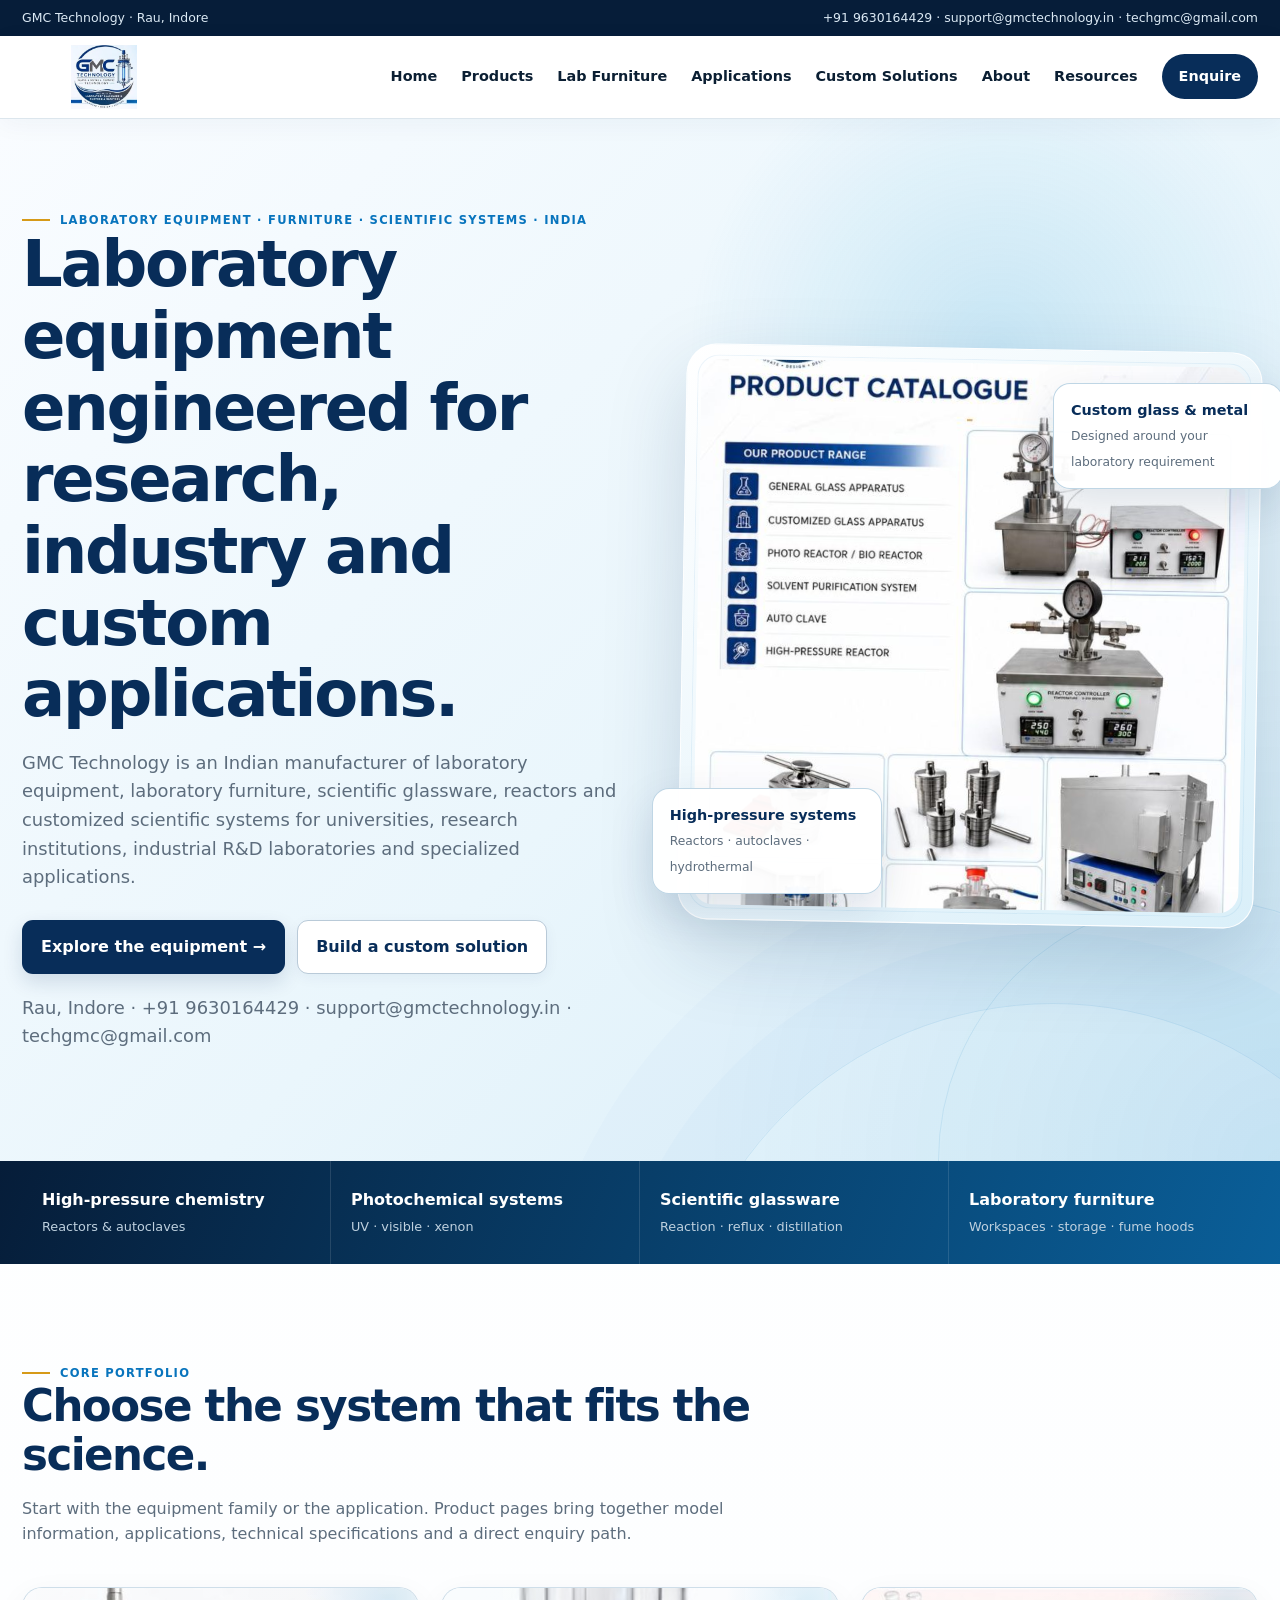
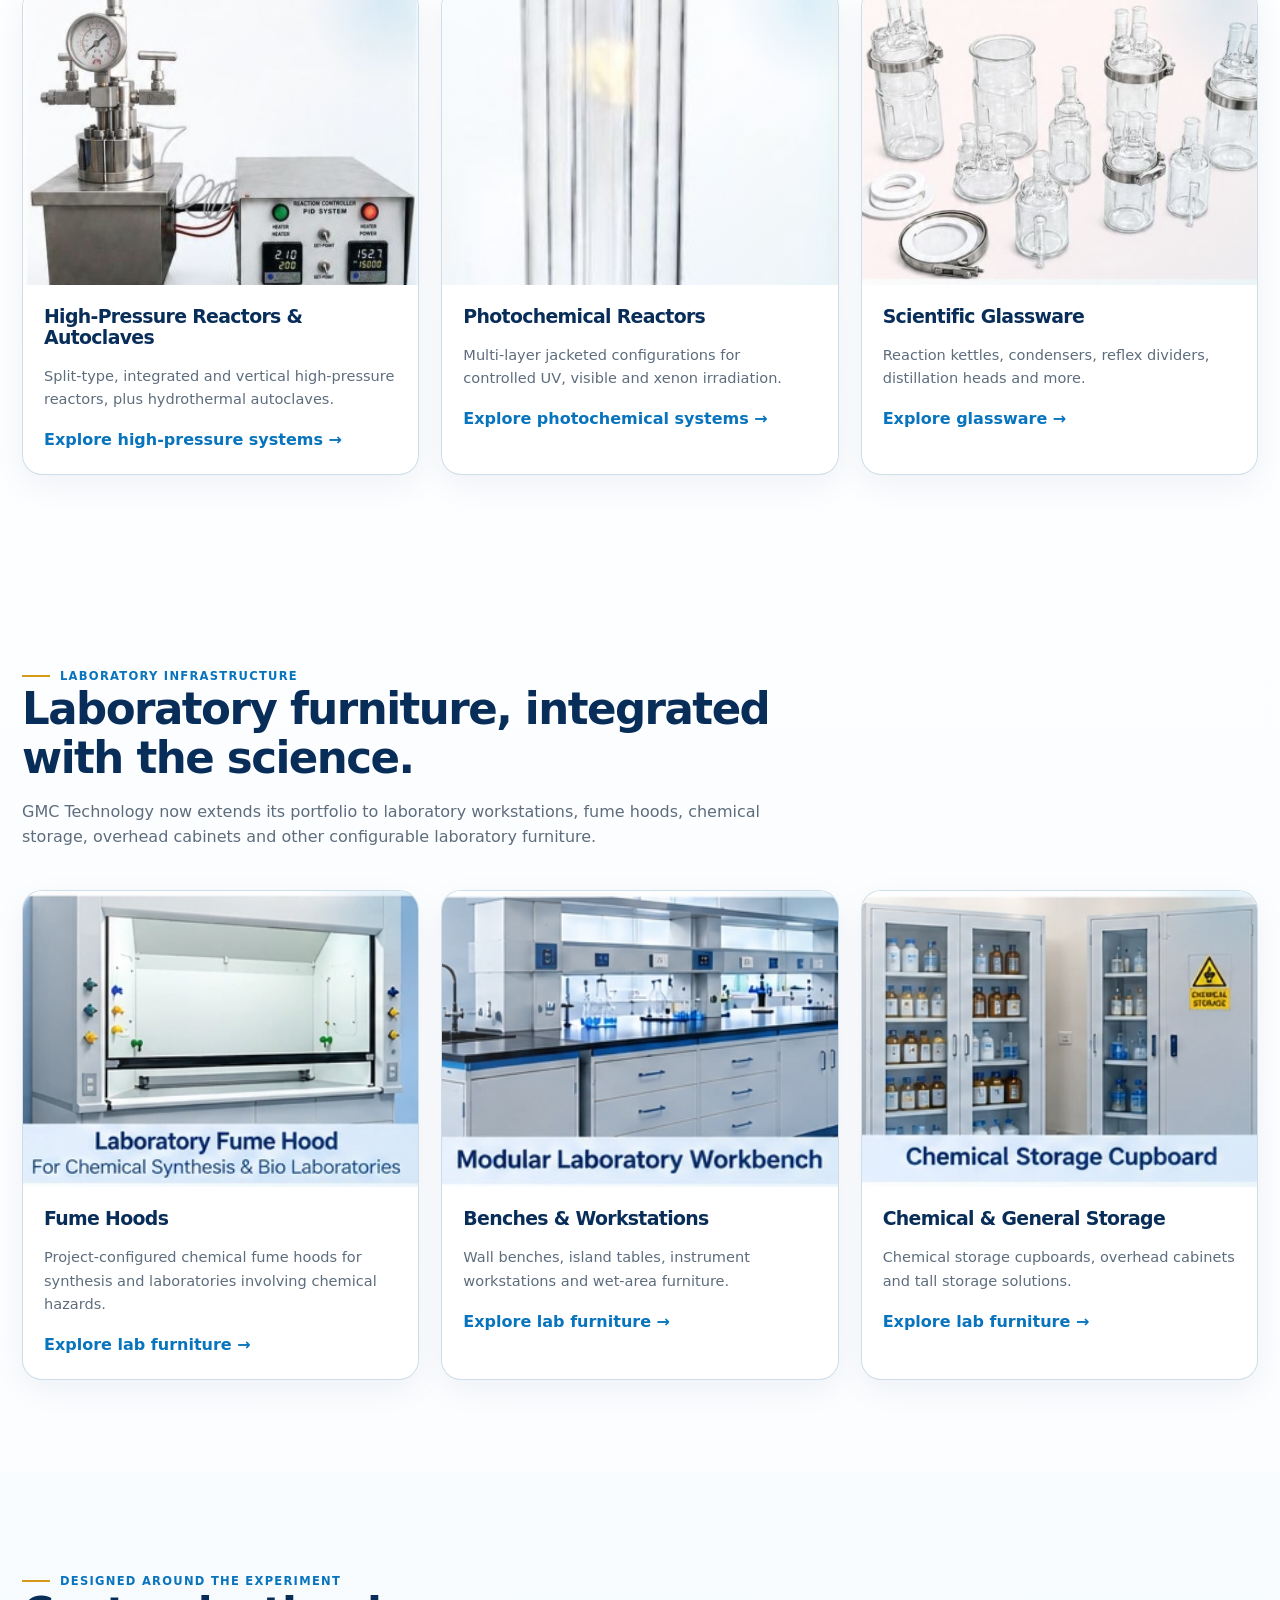
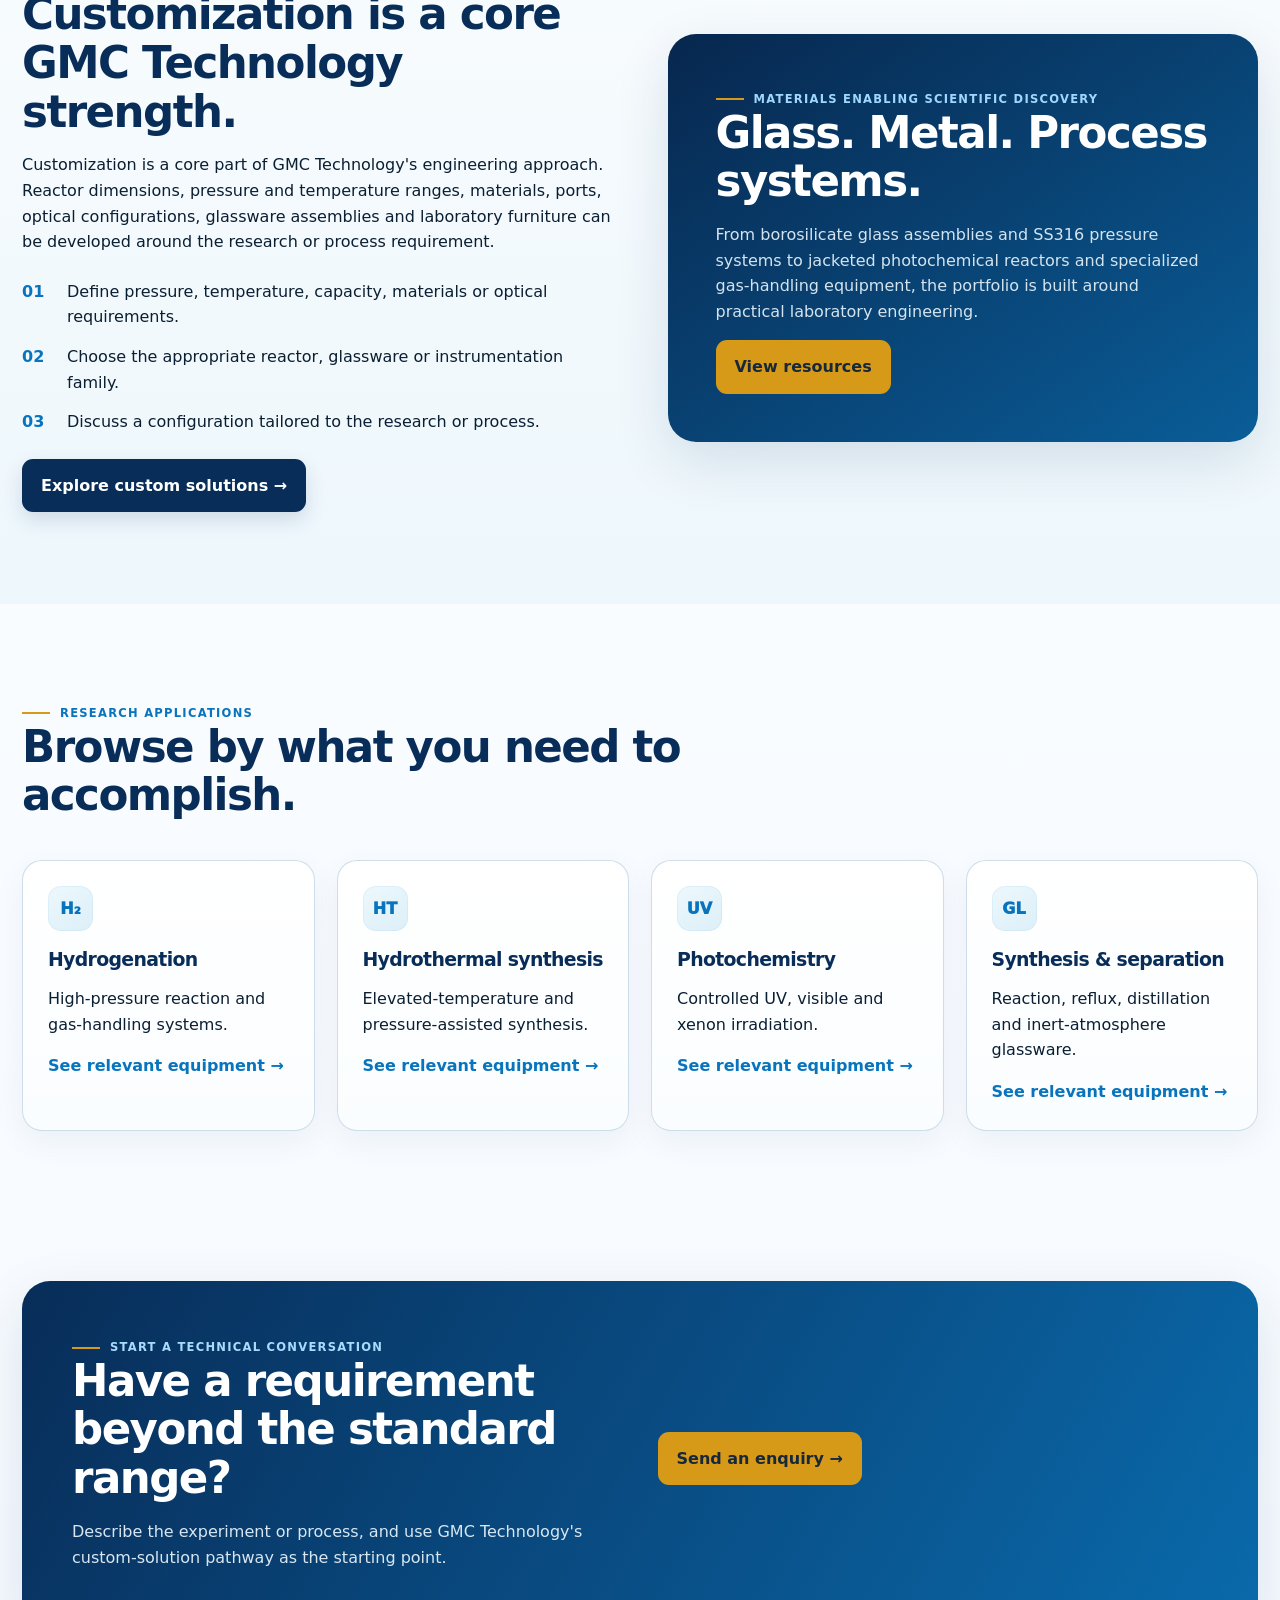
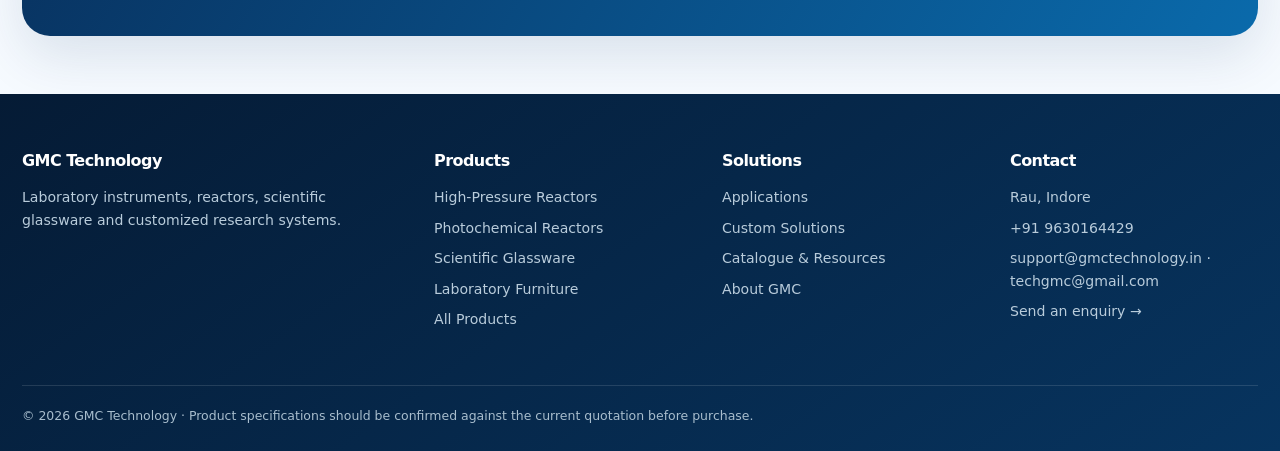
==== commit d109582b: "Improve SEO positioning and customization messaging on index.html" ====
--- a/index.html
+++ b/index.html
@@ -1,8 +1,8 @@
-<!doctype html><html lang="en"><head><meta charset="utf-8"><meta name="viewport" content="width=device-width,initial-scale=1"><title>Laboratory Instruments & Custom Systems | GMC Technology</title><meta name="description" content="GMC Technology laboratory instruments, high-pressure reactors, photochemical reactors, scientific glassware and customized systems."><link rel="stylesheet" href="css/styles.css"><link rel="icon" href="assets/favicon.png"></head><body><div class="topbar"><div class="container"><span>GMC Technology · Rau, Indore</span><span>+91 9630164429 · support@gmctechnology.in · techgmc@gmail.com</span></div></div><header class="header"><div class="container nav"><a class="brand" href="index.html"><img src="assets/gmc-logo.jpg" alt="GMC Technology"></a><button class="menu-btn" aria-label="Open navigation">☰</button><nav class="navlinks"><a href="index.html">Home</a><a href="products.html">Products</a><a href="laboratory-furniture.html">Lab Furniture</a><a href="applications.html">Applications</a><a href="custom-solutions.html">Custom Solutions</a><a href="about.html">About</a><a href="resources.html">Resources</a><a class="nav-cta" href="contact.html">Enquire</a></nav></div></header><main>
-<section class="hero"><div class="container hero-grid"><div class="hero-copy"><span class="eyebrow">Laboratory instruments · reactors · glassware</span><h1>Engineered for the chemistry that matters.</h1><p>GMC Technology develops laboratory equipment, laboratory furniture and customized scientific systems for high-pressure chemistry, photochemistry, synthesis, bioprocessing and specialized research applications.</p><div class="actions"><a class="btn btn-primary" href="products.html">Explore the equipment →</a><a class="btn btn-secondary" href="custom-solutions.html">Build a custom solution</a></div><p class="micro" style="margin-top:20px">Rau, Indore · +91 9630164429 · support@gmctechnology.in · techgmc@gmail.com</p></div><div class="hero-visual"><div class="hero-card"><img src="assets/pages/catalogue-page-02.jpg" alt="GMC Technology product portfolio"></div><div class="floating float-a"><strong>High-pressure systems</strong><span>Reactors · autoclaves · hydrothermal</span></div><div class="floating float-b"><strong>Custom glass & metal</strong><span>Designed around your laboratory requirement</span></div></div></div></section>
+<!doctype html><html lang="en"><head><meta charset="utf-8"><meta name="viewport" content="width=device-width,initial-scale=1"><title>Laboratory Equipment, Furniture & Scientific Systems Manufacturer in India | GMC Technology</title><meta name="description" content="GMC Technology is an Indian manufacturer of laboratory equipment, scientific instruments, laboratory furniture, scientific glassware, reactors and customized laboratory systems for academic, research and industrial laboratories."><link rel="stylesheet" href="css/styles.css"><link rel="icon" href="assets/favicon.png"></head><body><div class="topbar"><div class="container"><span>GMC Technology · Rau, Indore</span><span>+91 9630164429 · support@gmctechnology.in · techgmc@gmail.com</span></div></div><header class="header"><div class="container nav"><a class="brand" href="index.html"><img src="assets/gmc-logo.jpg" alt="GMC Technology"></a><button class="menu-btn" aria-label="Open navigation">☰</button><nav class="navlinks"><a href="index.html">Home</a><a href="products.html">Products</a><a href="laboratory-furniture.html">Lab Furniture</a><a href="applications.html">Applications</a><a href="custom-solutions.html">Custom Solutions</a><a href="about.html">About</a><a href="resources.html">Resources</a><a class="nav-cta" href="contact.html">Enquire</a></nav></div></header><main>
+<section class="hero"><div class="container hero-grid"><div class="hero-copy"><span class="eyebrow">Laboratory equipment · furniture · scientific systems · India</span><h1>Laboratory equipment engineered for research, industry and custom applications.</h1><p>GMC Technology is an Indian manufacturer of laboratory equipment, laboratory furniture, scientific glassware, reactors and customized scientific systems for universities, research institutions, industrial R&amp;D laboratories and specialized applications.</p><div class="actions"><a class="btn btn-primary" href="products.html">Explore the equipment →</a><a class="btn btn-secondary" href="custom-solutions.html">Build a custom solution</a></div><p class="micro" style="margin-top:20px">Rau, Indore · +91 9630164429 · support@gmctechnology.in · techgmc@gmail.com</p></div><div class="hero-visual"><div class="hero-card"><img src="assets/pages/catalogue-page-02.jpg" alt="GMC Technology product portfolio"></div><div class="floating float-a"><strong>High-pressure systems</strong><span>Reactors · autoclaves · hydrothermal</span></div><div class="floating float-b"><strong>Custom glass & metal</strong><span>Designed around your laboratory requirement</span></div></div></div></section>
 <section class="stats"><div class="container stats-grid"><div class="stat"><b>High-pressure chemistry</b><span>Reactors & autoclaves</span></div><div class="stat"><b>Photochemical systems</b><span>UV · visible · xenon</span></div><div class="stat"><b>Scientific glassware</b><span>Reaction · reflux · distillation</span></div><div class="stat"><b>Laboratory furniture</b><span>Workspaces · storage · fume hoods</span></div></div></section>
 <section class="section"><div class="container"><div class="section-head"><span class="eyebrow">Core portfolio</span><h2>Choose the system that fits the science.</h2><p>Start with the equipment family or the application. Product pages bring together model information, applications, technical specifications and a direct enquiry path.</p></div><div class="grid grid-3"><a class="category-card" href="products.html?category=High-Pressure%20Reactors%20%26%20Autoclaves"><div class="image"><img src="assets/products/page-05.jpg" alt="High-pressure reactor"></div><div class="card-body"><h3>High-Pressure Reactors & Autoclaves</h3><p>Split-type, integrated and vertical high-pressure reactors, plus hydrothermal autoclaves.</p><span class="link">Explore high-pressure systems →</span></div></a><a class="category-card" href="products.html?category=Photochemical%20Reactors"><div class="image"><img src="assets/products/page-13.jpg" alt="Jacketed photochemical reactor"></div><div class="card-body"><h3>Photochemical Reactors</h3><p>Multi-layer jacketed configurations for controlled UV, visible and xenon irradiation.</p><span class="link">Explore photochemical systems →</span></div></a><a class="category-card" href="products.html?category=Scientific%20Glassware"><div class="image"><img src="assets/products/page-28.jpg" alt="Reaction kettle assembly"></div><div class="card-body"><h3>Scientific Glassware</h3><p>Reaction kettles, condensers, reflex dividers, distillation heads and more.</p><span class="link">Explore glassware →</span></div></a></div></div></section>
-<section class="section"><div class="container"><div class="section-head"><span class="eyebrow">Laboratory infrastructure</span><h2>Laboratory furniture, integrated with the science.</h2><p>GMC Technology now extends its portfolio to laboratory workstations, fume hoods, chemical storage, overhead cabinets and other configurable laboratory furniture.</p></div><div class="grid grid-3"><a class="category-card" href="laboratory-furniture.html"><div class="image"><img src="assets/furniture/fume-hood.webp" alt="Laboratory fume hood"></div><div class="card-body"><h3>Fume Hoods</h3><p>Project-configured chemical fume hoods for synthesis and laboratories involving chemical hazards.</p><span class="link">Explore lab furniture →</span></div></a><a class="category-card" href="laboratory-furniture.html"><div class="image"><img src="assets/furniture/workstations.webp" alt="Modular laboratory workstations"></div><div class="card-body"><h3>Benches & Workstations</h3><p>Wall benches, island tables, instrument workstations and wet-area furniture.</p><span class="link">Explore lab furniture →</span></div></a><a class="category-card" href="laboratory-furniture.html"><div class="image"><img src="assets/furniture/chemical-storage.webp" alt="Laboratory storage cupboards"></div><div class="card-body"><h3>Chemical & General Storage</h3><p>Chemical storage cupboards, overhead cabinets and tall storage solutions.</p><span class="link">Explore lab furniture →</span></div></a></div></div></section><section class="section surface"><div class="container split"><div><span class="eyebrow">Designed around the experiment</span><h2>Custom is part of the product architecture.</h2><p>Custom engineering is an integral part of the GMC Technology offering, alongside its standard equipment range. This website therefore presents configured solutions alongside core product families.</p><div class="checks"><div class="check"><b>01</b><span>Define pressure, temperature, capacity, materials or optical requirements.</span></div><div class="check"><b>02</b><span>Choose the appropriate reactor, glassware or instrumentation family.</span></div><div class="check"><b>03</b><span>Discuss a configuration tailored to the research or process.</span></div></div><a class="btn btn-primary" href="custom-solutions.html">Explore custom solutions →</a></div><div class="panel"><span class="eyebrow" style="color:#9fd8ff">Materials enabling scientific discovery</span><h2>Glass. Metal. Process systems.</h2><p>From borosilicate glass assemblies and SS316 pressure systems to jacketed photochemical reactors and specialized gas-handling equipment, the portfolio is built around practical laboratory engineering.</p><a class="btn btn-gold" href="resources.html">View resources</a></div></div></section>
+<section class="section"><div class="container"><div class="section-head"><span class="eyebrow">Laboratory infrastructure</span><h2>Laboratory furniture, integrated with the science.</h2><p>GMC Technology now extends its portfolio to laboratory workstations, fume hoods, chemical storage, overhead cabinets and other configurable laboratory furniture.</p></div><div class="grid grid-3"><a class="category-card" href="laboratory-furniture.html"><div class="image"><img src="assets/furniture/fume-hood.webp" alt="Laboratory fume hood"></div><div class="card-body"><h3>Fume Hoods</h3><p>Project-configured chemical fume hoods for synthesis and laboratories involving chemical hazards.</p><span class="link">Explore lab furniture →</span></div></a><a class="category-card" href="laboratory-furniture.html"><div class="image"><img src="assets/furniture/workstations.webp" alt="Modular laboratory workstations"></div><div class="card-body"><h3>Benches & Workstations</h3><p>Wall benches, island tables, instrument workstations and wet-area furniture.</p><span class="link">Explore lab furniture →</span></div></a><a class="category-card" href="laboratory-furniture.html"><div class="image"><img src="assets/furniture/chemical-storage.webp" alt="Laboratory storage cupboards"></div><div class="card-body"><h3>Chemical & General Storage</h3><p>Chemical storage cupboards, overhead cabinets and tall storage solutions.</p><span class="link">Explore lab furniture →</span></div></a></div></div></section><section class="section surface"><div class="container split"><div><span class="eyebrow">Designed around the experiment</span><h2>Customization is a core GMC Technology strength.</h2><p>Customization is a core part of GMC Technology's engineering approach. Reactor dimensions, pressure and temperature ranges, materials, ports, optical configurations, glassware assemblies and laboratory furniture can be developed around the research or process requirement.</p><div class="checks"><div class="check"><b>01</b><span>Define pressure, temperature, capacity, materials or optical requirements.</span></div><div class="check"><b>02</b><span>Choose the appropriate reactor, glassware or instrumentation family.</span></div><div class="check"><b>03</b><span>Discuss a configuration tailored to the research or process.</span></div></div><a class="btn btn-primary" href="custom-solutions.html">Explore custom solutions →</a></div><div class="panel"><span class="eyebrow" style="color:#9fd8ff">Materials enabling scientific discovery</span><h2>Glass. Metal. Process systems.</h2><p>From borosilicate glass assemblies and SS316 pressure systems to jacketed photochemical reactors and specialized gas-handling equipment, the portfolio is built around practical laboratory engineering.</p><a class="btn btn-gold" href="resources.html">View resources</a></div></div></section>
 <section class="section"><div class="container"><div class="section-head"><span class="eyebrow">Research applications</span><h2>Browse by what you need to accomplish.</h2></div><div class="grid grid-4"><a class="feature-card" href="applications.html#hydrogenation"><div class="icon">H₂</div><h3>Hydrogenation</h3><p>High-pressure reaction and gas-handling systems.</p><span class="link">See relevant equipment →</span></a><a class="feature-card" href="applications.html#hydrothermal"><div class="icon">HT</div><h3>Hydrothermal synthesis</h3><p>Elevated-temperature and pressure-assisted synthesis.</p><span class="link">See relevant equipment →</span></a><a class="feature-card" href="applications.html#photochemistry"><div class="icon">UV</div><h3>Photochemistry</h3><p>Controlled UV, visible and xenon irradiation.</p><span class="link">See relevant equipment →</span></a><a class="feature-card" href="applications.html#glassware"><div class="icon">GL</div><h3>Synthesis & separation</h3><p>Reaction, reflux, distillation and inert-atmosphere glassware.</p><span class="link">See relevant equipment →</span></a></div></div></section>
 <section class="section-sm"><div class="container"><div class="band"><div class="split" style="gap:35px"><div><span class="eyebrow" style="color:#a8dcff">Start a technical conversation</span><h2>Have a requirement beyond the standard range?</h2><p>Describe the experiment or process, and use GMC Technology's custom-solution pathway as the starting point.</p></div><div><a class="btn btn-gold" href="contact.html">Send an enquiry →</a></div></div></div></div></section>
 </main><footer class="footer"><div class="container"><div class="footer-grid"><div><h3>GMC Technology</h3><p>Laboratory instruments, reactors, scientific glassware and customized research systems.</p></div><div><h3>Products</h3><ul><li><a href="products.html?category=High-Pressure%20Reactors%20%26%20Autoclaves">High-Pressure Reactors</a></li><li><a href="products.html?category=Photochemical%20Reactors">Photochemical Reactors</a></li><li><a href="products.html?category=Scientific%20Glassware">Scientific Glassware</a></li><li><a href="products.html?category=Laboratory%20Furniture">Laboratory Furniture</a></li><li><a href="products.html">All Products</a></li></ul></div><div><h3>Solutions</h3><ul><li><a href="applications.html">Applications</a></li><li><a href="custom-solutions.html">Custom Solutions</a></li><li><a href="resources.html">Catalogue & Resources</a></li><li><a href="about.html">About GMC</a></li></ul></div><div><h3>Contact</h3><ul><li>Rau, Indore</li><li>+91 9630164429</li><li>support@gmctechnology.in · techgmc@gmail.com</li><li><a href="contact.html">Send an enquiry →</a></li></ul></div></div><div class="footer-bottom">© 2026 GMC Technology · Product specifications should be confirmed against the current quotation before purchase.</div></div></footer><script src="js/main.js"></script></body></html>
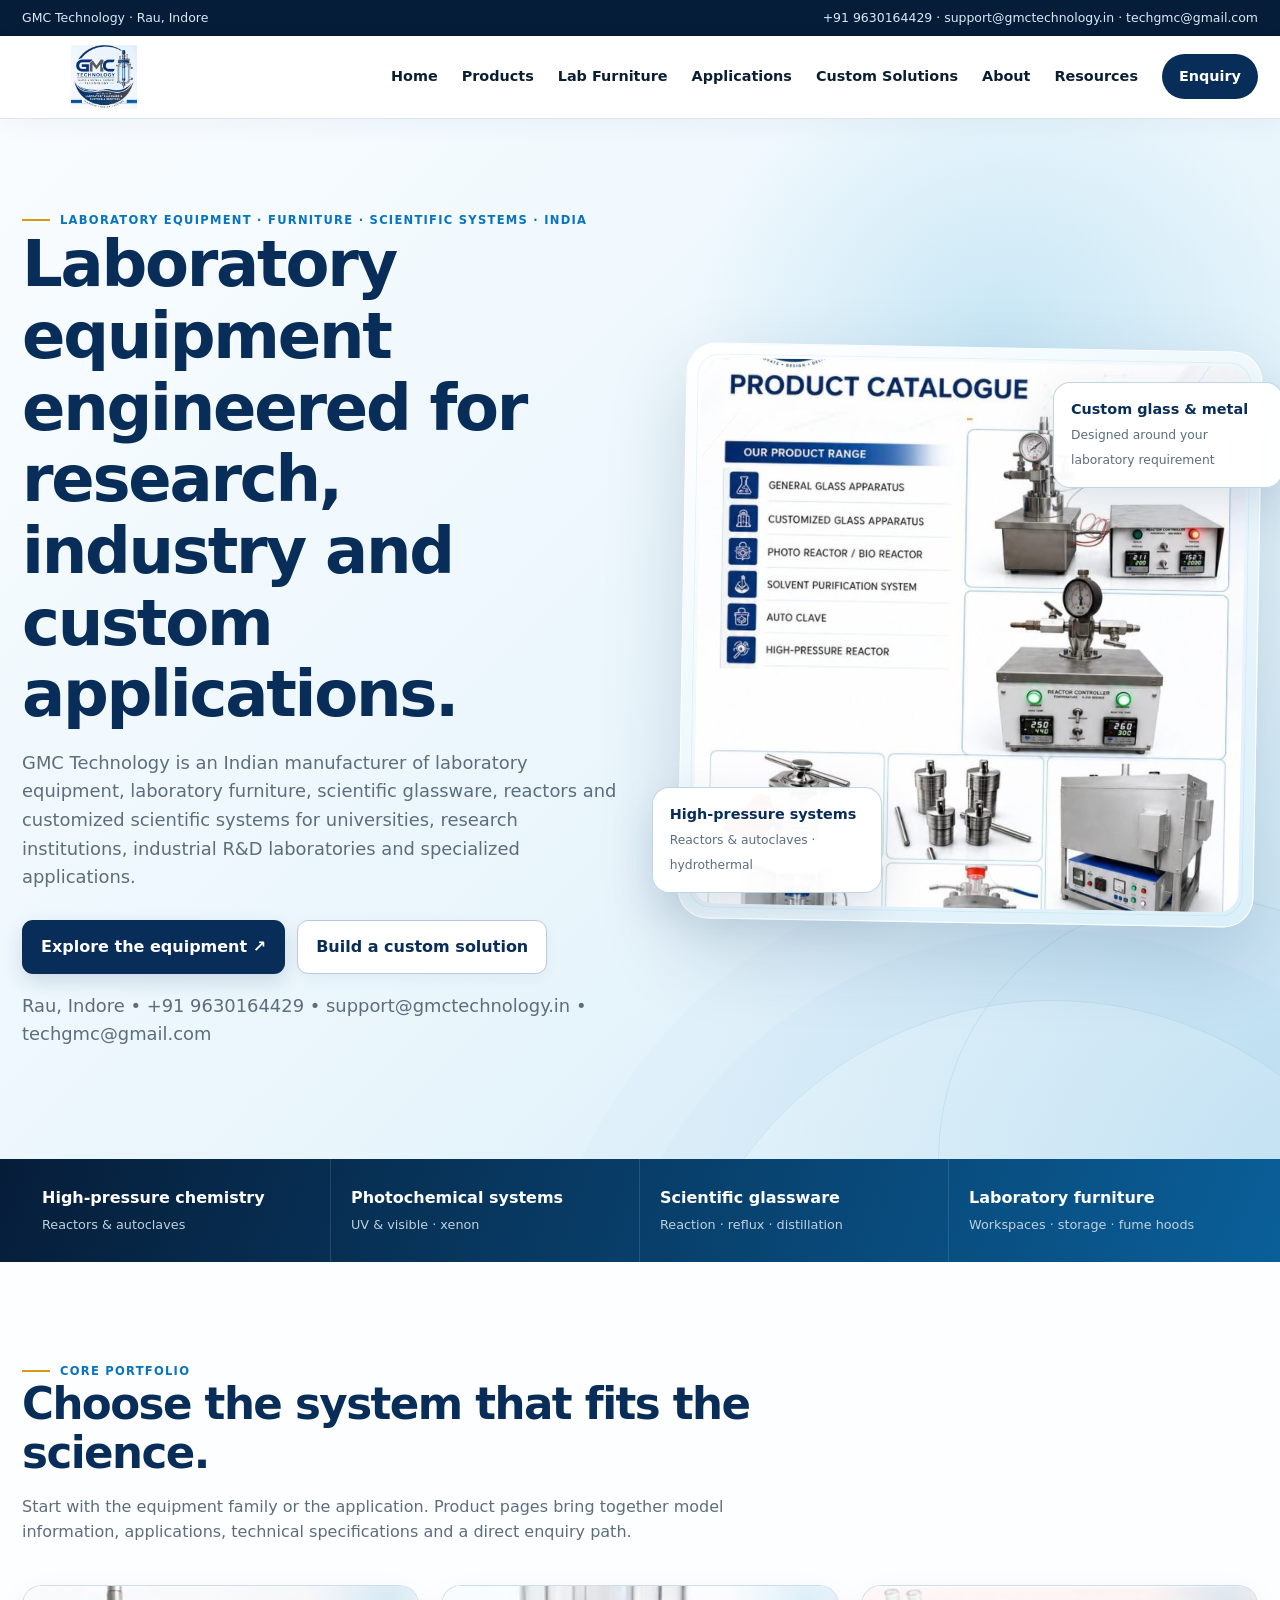
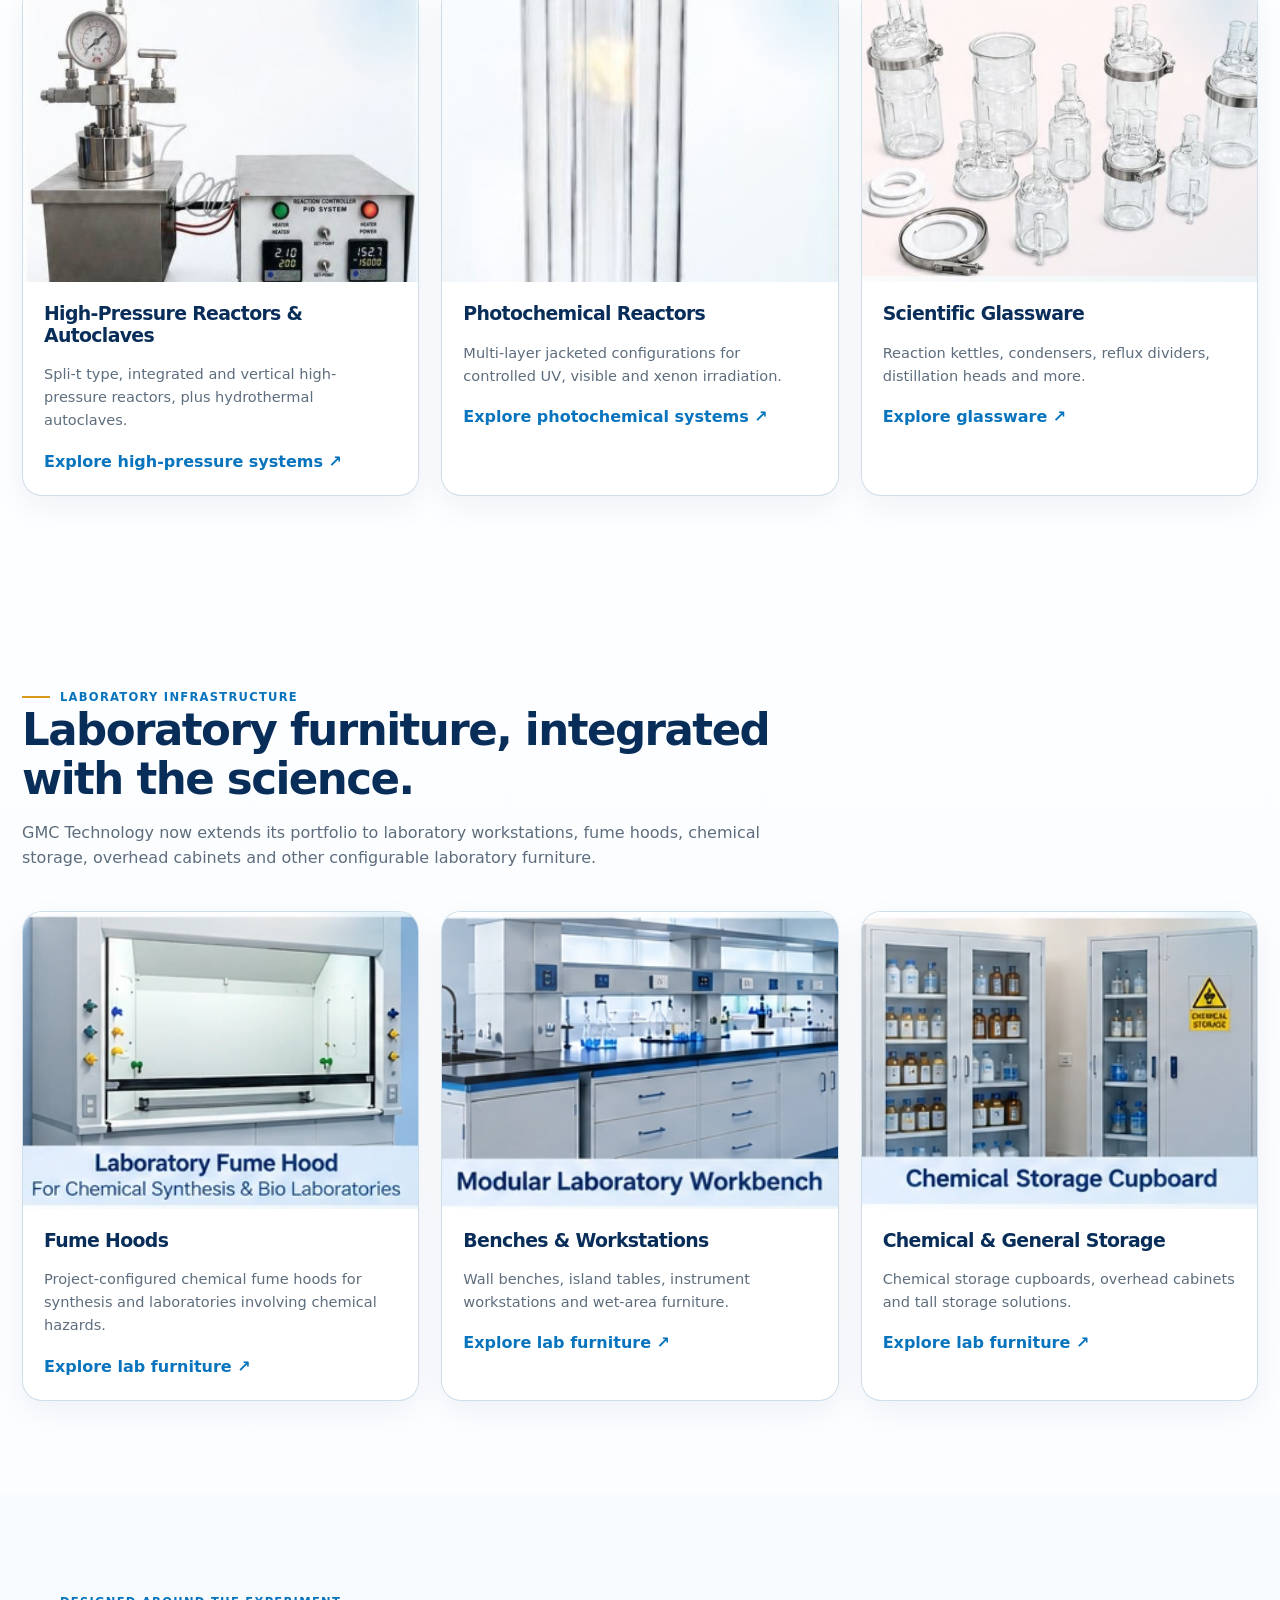
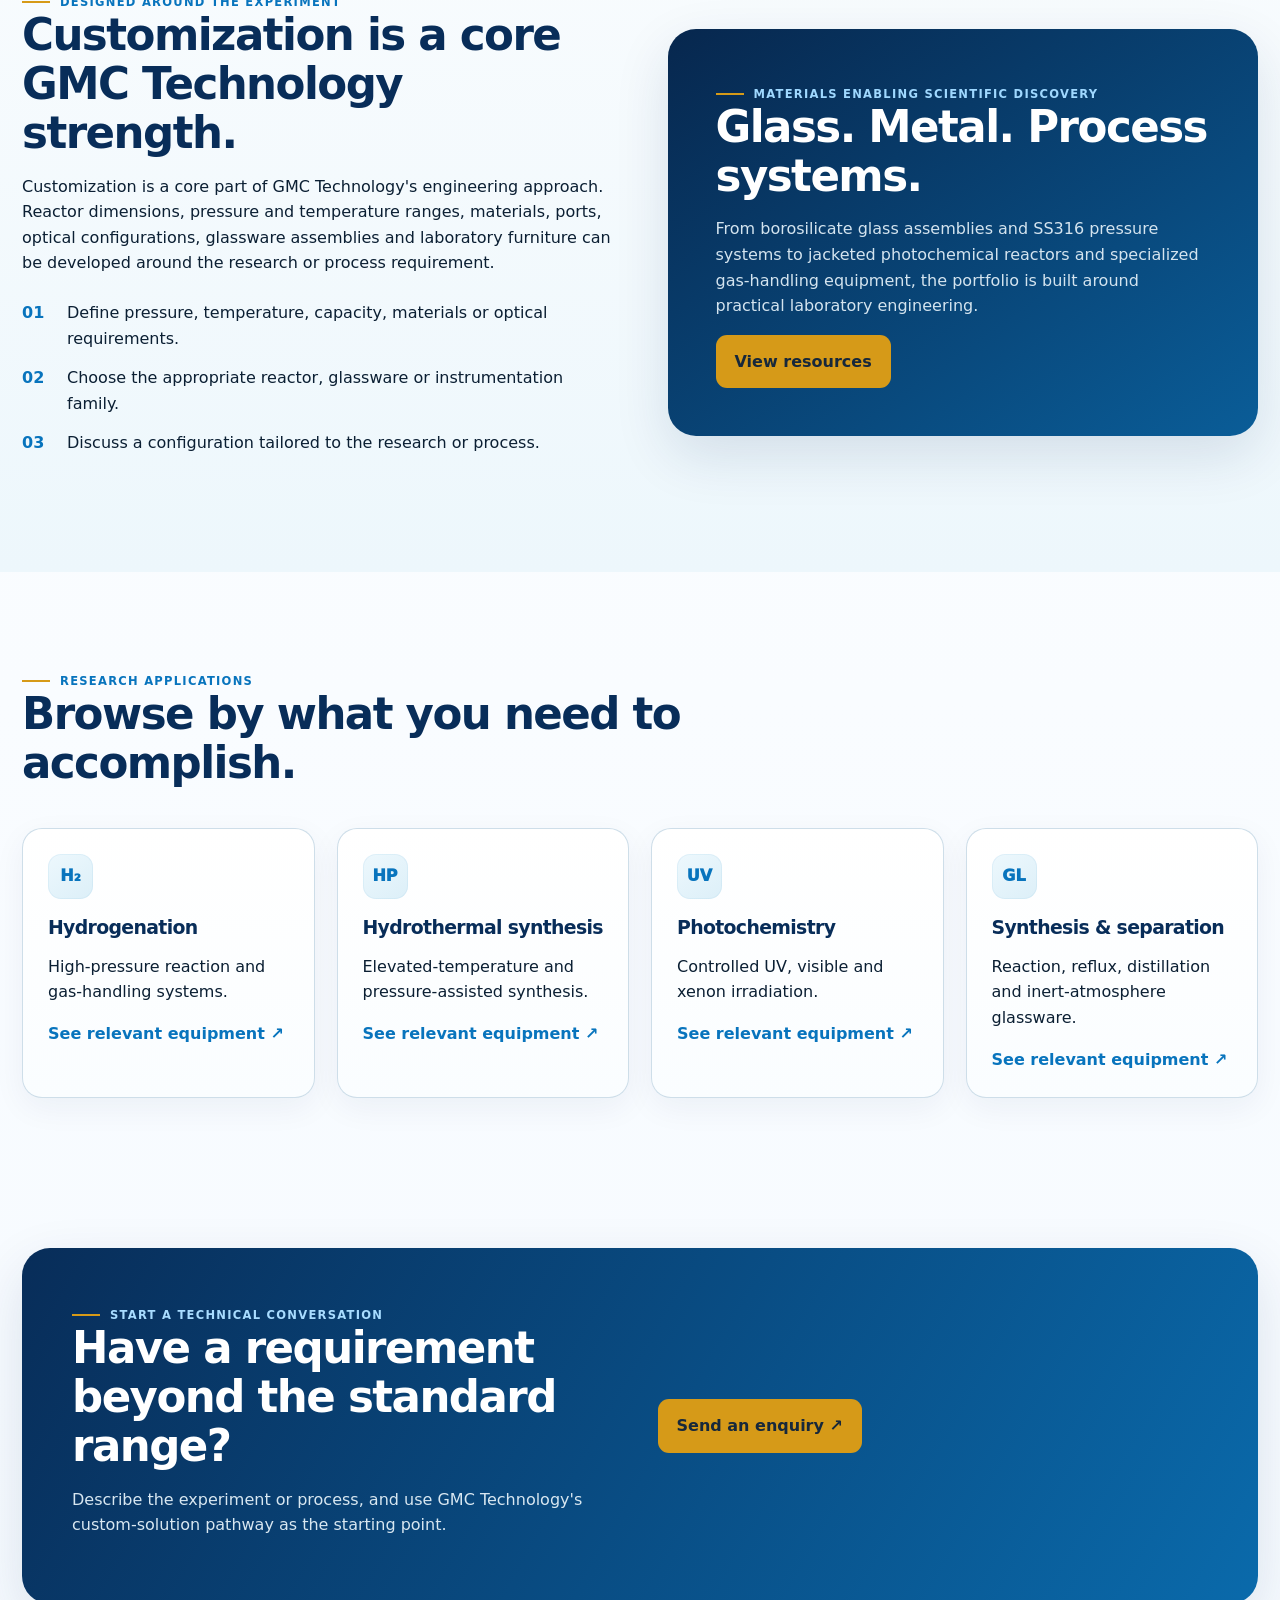
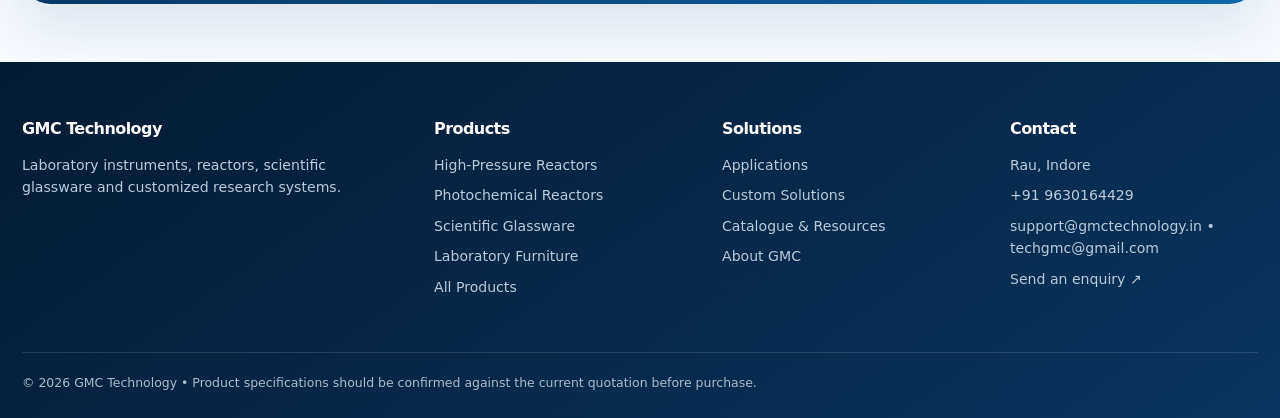
==== commit dfa81158: "Update the browser tab title to show GMC Technology instead of the longer Laboratory Equipment wordi" ====
--- a/index.html
+++ b/index.html
@@ -1,8 +1,20 @@
-<!doctype html><html lang="en"><head><meta charset="utf-8"><meta name="viewport" content="width=device-width,initial-scale=1"><title>Laboratory Equipment, Furniture & Scientific Systems Manufacturer in India | GMC Technology</title><meta name="description" content="GMC Technology is an Indian manufacturer of laboratory equipment, scientific instruments, laboratory furniture, scientific glassware, reactors and customized laboratory systems for academic, research and industrial laboratories."><link rel="stylesheet" href="css/styles.css"><link rel="icon" href="assets/favicon.png"></head><body><div class="topbar"><div class="container"><span>GMC Technology · Rau, Indore</span><span>+91 9630164429 · support@gmctechnology.in · techgmc@gmail.com</span></div></div><header class="header"><div class="container nav"><a class="brand" href="index.html"><img src="assets/gmc-logo.jpg" alt="GMC Technology"></a><button class="menu-btn" aria-label="Open navigation">☰</button><nav class="navlinks"><a href="index.html">Home</a><a href="products.html">Products</a><a href="laboratory-furniture.html">Lab Furniture</a><a href="applications.html">Applications</a><a href="custom-solutions.html">Custom Solutions</a><a href="about.html">About</a><a href="resources.html">Resources</a><a class="nav-cta" href="contact.html">Enquire</a></nav></div></header><main>
-<section class="hero"><div class="container hero-grid"><div class="hero-copy"><span class="eyebrow">Laboratory equipment · furniture · scientific systems · India</span><h1>Laboratory equipment engineered for research, industry and custom applications.</h1><p>GMC Technology is an Indian manufacturer of laboratory equipment, laboratory furniture, scientific glassware, reactors and customized scientific systems for universities, research institutions, industrial R&amp;D laboratories and specialized applications.</p><div class="actions"><a class="btn btn-primary" href="products.html">Explore the equipment →</a><a class="btn btn-secondary" href="custom-solutions.html">Build a custom solution</a></div><p class="micro" style="margin-top:20px">Rau, Indore · +91 9630164429 · support@gmctechnology.in · techgmc@gmail.com</p></div><div class="hero-visual"><div class="hero-card"><img src="assets/pages/catalogue-page-02.jpg" alt="GMC Technology product portfolio"></div><div class="floating float-a"><strong>High-pressure systems</strong><span>Reactors · autoclaves · hydrothermal</span></div><div class="floating float-b"><strong>Custom glass & metal</strong><span>Designed around your laboratory requirement</span></div></div></div></section>
-<section class="stats"><div class="container stats-grid"><div class="stat"><b>High-pressure chemistry</b><span>Reactors & autoclaves</span></div><div class="stat"><b>Photochemical systems</b><span>UV · visible · xenon</span></div><div class="stat"><b>Scientific glassware</b><span>Reaction · reflux · distillation</span></div><div class="stat"><b>Laboratory furniture</b><span>Workspaces · storage · fume hoods</span></div></div></section>
-<section class="section"><div class="container"><div class="section-head"><span class="eyebrow">Core portfolio</span><h2>Choose the system that fits the science.</h2><p>Start with the equipment family or the application. Product pages bring together model information, applications, technical specifications and a direct enquiry path.</p></div><div class="grid grid-3"><a class="category-card" href="products.html?category=High-Pressure%20Reactors%20%26%20Autoclaves"><div class="image"><img src="assets/products/page-05.jpg" alt="High-pressure reactor"></div><div class="card-body"><h3>High-Pressure Reactors & Autoclaves</h3><p>Split-type, integrated and vertical high-pressure reactors, plus hydrothermal autoclaves.</p><span class="link">Explore high-pressure systems →</span></div></a><a class="category-card" href="products.html?category=Photochemical%20Reactors"><div class="image"><img src="assets/products/page-13.jpg" alt="Jacketed photochemical reactor"></div><div class="card-body"><h3>Photochemical Reactors</h3><p>Multi-layer jacketed configurations for controlled UV, visible and xenon irradiation.</p><span class="link">Explore photochemical systems →</span></div></a><a class="category-card" href="products.html?category=Scientific%20Glassware"><div class="image"><img src="assets/products/page-28.jpg" alt="Reaction kettle assembly"></div><div class="card-body"><h3>Scientific Glassware</h3><p>Reaction kettles, condensers, reflex dividers, distillation heads and more.</p><span class="link">Explore glassware →</span></div></a></div></div></section>
-<section class="section"><div class="container"><div class="section-head"><span class="eyebrow">Laboratory infrastructure</span><h2>Laboratory furniture, integrated with the science.</h2><p>GMC Technology now extends its portfolio to laboratory workstations, fume hoods, chemical storage, overhead cabinets and other configurable laboratory furniture.</p></div><div class="grid grid-3"><a class="category-card" href="laboratory-furniture.html"><div class="image"><img src="assets/furniture/fume-hood.webp" alt="Laboratory fume hood"></div><div class="card-body"><h3>Fume Hoods</h3><p>Project-configured chemical fume hoods for synthesis and laboratories involving chemical hazards.</p><span class="link">Explore lab furniture →</span></div></a><a class="category-card" href="laboratory-furniture.html"><div class="image"><img src="assets/furniture/workstations.webp" alt="Modular laboratory workstations"></div><div class="card-body"><h3>Benches & Workstations</h3><p>Wall benches, island tables, instrument workstations and wet-area furniture.</p><span class="link">Explore lab furniture →</span></div></a><a class="category-card" href="laboratory-furniture.html"><div class="image"><img src="assets/furniture/chemical-storage.webp" alt="Laboratory storage cupboards"></div><div class="card-body"><h3>Chemical & General Storage</h3><p>Chemical storage cupboards, overhead cabinets and tall storage solutions.</p><span class="link">Explore lab furniture →</span></div></a></div></div></section><section class="section surface"><div class="container split"><div><span class="eyebrow">Designed around the experiment</span><h2>Customization is a core GMC Technology strength.</h2><p>Customization is a core part of GMC Technology's engineering approach. Reactor dimensions, pressure and temperature ranges, materials, ports, optical configurations, glassware assemblies and laboratory furniture can be developed around the research or process requirement.</p><div class="checks"><div class="check"><b>01</b><span>Define pressure, temperature, capacity, materials or optical requirements.</span></div><div class="check"><b>02</b><span>Choose the appropriate reactor, glassware or instrumentation family.</span></div><div class="check"><b>03</b><span>Discuss a configuration tailored to the research or process.</span></div></div><a class="btn btn-primary" href="custom-solutions.html">Explore custom solutions →</a></div><div class="panel"><span class="eyebrow" style="color:#9fd8ff">Materials enabling scientific discovery</span><h2>Glass. Metal. Process systems.</h2><p>From borosilicate glass assemblies and SS316 pressure systems to jacketed photochemical reactors and specialized gas-handling equipment, the portfolio is built around practical laboratory engineering.</p><a class="btn btn-gold" href="resources.html">View resources</a></div></div></section>
-<section class="section"><div class="container"><div class="section-head"><span class="eyebrow">Research applications</span><h2>Browse by what you need to accomplish.</h2></div><div class="grid grid-4"><a class="feature-card" href="applications.html#hydrogenation"><div class="icon">H₂</div><h3>Hydrogenation</h3><p>High-pressure reaction and gas-handling systems.</p><span class="link">See relevant equipment →</span></a><a class="feature-card" href="applications.html#hydrothermal"><div class="icon">HT</div><h3>Hydrothermal synthesis</h3><p>Elevated-temperature and pressure-assisted synthesis.</p><span class="link">See relevant equipment →</span></a><a class="feature-card" href="applications.html#photochemistry"><div class="icon">UV</div><h3>Photochemistry</h3><p>Controlled UV, visible and xenon irradiation.</p><span class="link">See relevant equipment →</span></a><a class="feature-card" href="applications.html#glassware"><div class="icon">GL</div><h3>Synthesis & separation</h3><p>Reaction, reflux, distillation and inert-atmosphere glassware.</p><span class="link">See relevant equipment →</span></a></div></div></section>
-<section class="section-sm"><div class="container"><div class="band"><div class="split" style="gap:35px"><div><span class="eyebrow" style="color:#a8dcff">Start a technical conversation</span><h2>Have a requirement beyond the standard range?</h2><p>Describe the experiment or process, and use GMC Technology's custom-solution pathway as the starting point.</p></div><div><a class="btn btn-gold" href="contact.html">Send an enquiry →</a></div></div></div></div></section>
-</main><footer class="footer"><div class="container"><div class="footer-grid"><div><h3>GMC Technology</h3><p>Laboratory instruments, reactors, scientific glassware and customized research systems.</p></div><div><h3>Products</h3><ul><li><a href="products.html?category=High-Pressure%20Reactors%20%26%20Autoclaves">High-Pressure Reactors</a></li><li><a href="products.html?category=Photochemical%20Reactors">Photochemical Reactors</a></li><li><a href="products.html?category=Scientific%20Glassware">Scientific Glassware</a></li><li><a href="products.html?category=Laboratory%20Furniture">Laboratory Furniture</a></li><li><a href="products.html">All Products</a></li></ul></div><div><h3>Solutions</h3><ul><li><a href="applications.html">Applications</a></li><li><a href="custom-solutions.html">Custom Solutions</a></li><li><a href="resources.html">Catalogue & Resources</a></li><li><a href="about.html">About GMC</a></li></ul></div><div><h3>Contact</h3><ul><li>Rau, Indore</li><li>+91 9630164429</li><li>support@gmctechnology.in · techgmc@gmail.com</li><li><a href="contact.html">Send an enquiry →</a></li></ul></div></div><div class="footer-bottom">© 2026 GMC Technology · Product specifications should be confirmed against the current quotation before purchase.</div></div></footer><script src="js/main.js"></script></body></html>+<!doctype html><html lang="en"><head><meta charset="utf-8"><meta name="viewport" content="width=device-width,initial-scale=1"><title>GMC Technology</title><meta name="description" content="GMC Technology is an Indian manufacturer of laboratory equipment, scientific instruments, laboratory furniture, scientific glassware, reactors and customized laboratory systems for academic, research and industrial laboratories."><link rel="stylesheet" href="css/styles.css"><link rel="canonical" href="https://www.gmctechnology.in/"><meta property="og:type" content="website"><meta property="og:site_name" content="GMC Technology"><meta property="og:title" content="GMC Technology"><meta property="og:description" content="GMC Technology is an Indian manufacturer of laboratory equipment, scientific instruments, laboratory furniture, scientific glassware, reactors and customized laboratory systems for academic, research and industrial laboratories."><meta property="og:url" content="https://www.gmctechnology.in/"><link rel="icon" href="assets/favicon.png"><script type="application/ld+json">{
+  "@context":"https://schema.org",
+  "@type":"Organization",
+  "name":"GMC Technology",
+  "url":"https://www.gmctechnology.in/",
+  "logo":"https://www.gmctechnology.in/assets/gmc-logo.jpg",
+  "telephone":"+91 9630164429",
+  "email":"support@gmctechnology.in",
+  "description":"Indian manufacturer of laboratory equipment, scientific instruments, laboratory furniture, scientific glassware, reactors and customized scientific systems for academic, research and industrial laboratories.",
+  "areaServed":"IN"
+}
+</script></head><body><div class="topbar"><div class="container"><span>GMC Technology · Rau, Indore</span><span>+91 9630164429 · support@gmctechnology.in · techgmc@gmail.com</span></div></div><header class="header"><div class="container nav"><a class="brand" href="index.html"><img src="assets/gmc-logo.jpg" alt="GMC Technology"></a><button class="menu-btn" aria-label="Open navigation">☰</button><nav class="navlinks"><a href="index.html">Home</a><a href="products.html">Products</a><a href="laboratory-furniture.html">Lab Furniture</a><a href="applications.html">Applications</a><a href="custom-solutions.html">Custom Solutions</a><a href="about.html">About</a><a href="resources.html">Resources</a><a class="nav-cta" href="contact.html">Enquiry</a></nav></div></header><main>
+<section class="hero"><div class="container hero-grid"><div class="hero-copy"><span class="eyebrow">Laboratory equipment · furniture · scientific systems · India</span><h1>Laboratory equipment engineered for research, industry and custom applications.</h1><p>GMC Technology is an Indian manufacturer of laboratory equipment, laboratory furniture, scientific glassware, reactors and customized scientific systems for universities, research institutions, industrial R&D laboratories and specialized applications.</p><div class="actions"><a class="btn btn-primary" href="products.html">Explore the equipment ↗</a><a class="btn btn-secondary" href="custom-solutions.html">Build a custom solution</a></div><p class="micro">Rau, Indore • +91 9630164429 • support@gmctechnology.in • techgmc@gmail.com</p></div><div class="hero-visual"><div class="hero-card"><img src="assets/pages/catalogue-page-02.jpg" alt="GMC Technology product portfolio"></div><div class="floating float-a"><strong>High-pressure systems</strong><span>Reactors & autoclaves · hydrothermal</span></div><div class="floating float-b"><strong>Custom glass & metal</strong><span>Designed around your laboratory requirement</span></div></div></div></section>
+<section class="stats"><div class="container stats-grid"><div class="stat"><b>High-pressure chemistry</b><span>Reactors & autoclaves</span></div><div class="stat"><b>Photochemical systems</b><span>UV & visible · xenon</span></div><div class="stat"><b>Scientific glassware</b><span>Reaction · reflux · distillation</span></div><div class="stat"><b>Laboratory furniture</b><span>Workspaces · storage · fume hoods</span></div></div></section>
+<section class="section"><div class="container"><div class="section-head"><span class="eyebrow">Core portfolio</span><h2>Choose the system that fits the science.</h2><p>Start with the equipment family or the application. Product pages bring together model information, applications, technical specifications and a direct enquiry path.</p></div><div class="grid grid-3"><a class="category-card" href="products.html?category=High-Pressure%20Reactors%20%26%20Autoclaves"><div class="image"><img src="assets/products/page-05.jpg" alt="High-pressure reactor"></div><div class="card-body"><h3>High-Pressure Reactors & Autoclaves</h3><p>Spli-t type, integrated and vertical high-pressure reactors, plus hydrothermal autoclaves.</p><span class="link">Explore high-pressure systems ↗</span></div></a><a class="category-card" href="products.html?category=Photochemical%20Reactors"><div class="image"><img src="assets/products/page-13.jpg" alt="Jacketed photochemical reactor"></div><div class="card-body"><h3>Photochemical Reactors</h3><p>Multi-layer jacketed configurations for controlled UV, visible and xenon irradiation.</p><span class="link">Explore photochemical systems ↗</span></div></a><a class="category-card" href="products.html?category=Scientific%20Glassware"><div class="image"><img src="assets/products/page-28.jpg" alt="Reaction kettle assembly"></div><div class="card-body"><h3>Scientific Glassware</h3><p>Reaction kettles, condensers, reflux dividers, distillation heads and more.</p><span class="link">Explore glassware ↗</span></div></a></div></div></section>
+<section class="section"><div class="container"><div class="section-head"><span class="eyebrow">Laboratory infrastructure</span><h2>Laboratory furniture, integrated with the science.</h2><p>GMC Technology now extends its portfolio to laboratory workstations, fume hoods, chemical storage, overhead cabinets and other configurable laboratory furniture.</p></div><div class="grid grid-3"><a class="category-card" href="laboratory-furniture.html"><div class="image"><img src="assets/furniture/fume-hood.webp" alt="Laboratory fume hood"></div><div class="card-body"><h3>Fume Hoods</h3><p>Project-configured chemical fume hoods for synthesis and laboratories involving chemical hazards.</p><span class="link">Explore lab furniture ↗</span></div></a><a class="category-card" href="laboratory-furniture.html"><div class="image"><img src="assets/furniture/workstations.webp" alt="Modular laboratory workstations"></div><div class="card-body"><h3>Benches & Workstations</h3><p>Wall benches, island tables, instrument workstations and wet-area furniture.</p><span class="link">Explore lab furniture ↗</span></div></a><a class="category-card" href="laboratory-furniture.html"><div class="image"><img src="assets/furniture/chemical-storage.webp" alt="Laboratory storage cupboards"></div><div class="card-body"><h3>Chemical & General Storage</h3><p>Chemical storage cupboards, overhead cabinets and tall storage solutions.</p><span class="link">Explore lab furniture ↗</span></div></a></div></div></section>
+<section class="section surface"><div class="container split"><div><span class="eyebrow">Designed around the experiment</span><h2>Customization is a core GMC Technology strength.</h2><p>Customization is a core part of GMC Technology's engineering approach. Reactor dimensions, pressure and temperature ranges, materials, ports, optical configurations, glassware assemblies and laboratory furniture can be developed around the research or process requirement.</p><div class="checks"><div class="check"><b>01</b><span>Define pressure, temperature, capacity, materials or optical requirements.</span></div><div class="check"><b>02</b><span>Choose the appropriate reactor, glassware or instrumentation family.</span></div><div class="check"><b>03</b><span>Discuss a configuration tailored to the research or process.</span></div></div></div><div class="panel"><span class="eyebrow" style="color:#9fd8ff">Materials enabling scientific discovery</span><h2>Glass. Metal. Process systems.</h2><p>From borosilicate glass assemblies and SS316 pressure systems to jacketed photochemical reactors and specialized gas-handling equipment, the portfolio is built around practical laboratory engineering.</p><a class="btn btn-gold" href="resources.html">View resources</a></div></div></section>
+<section class="section"><div class="container"><div class="section-head"><span class="eyebrow">Research applications</span><h2>Browse by what you need to accomplish.</h2></div><div class="grid grid-4"><a class="feature-card" href="applications.html#hydrogenation"><div class="icon">H₂</div><h3>Hydrogenation</h3><p>High-pressure reaction and gas-handling systems.</p><span class="link">See relevant equipment ↗</span></a><a class="feature-card" href="applications.html#hydrothermal"><div class="icon">HP</div><h3>Hydrothermal synthesis</h3><p>Elevated-temperature and pressure-assisted synthesis.</p><span class="link">See relevant equipment ↗</span></a><a class="feature-card" href="applications.html#photochemistry"><div class="icon">UV</div><h3>Photochemistry</h3><p>Controlled UV, visible and xenon irradiation.</p><span class="link">See relevant equipment ↗</span></a><a class="feature-card" href="applications.html#glassware"><div class="icon">GL</div><h3>Synthesis & separation</h3><p>Reaction, reflux, distillation and inert-atmosphere glassware.</p><span class="link">See relevant equipment ↗</span></a></div></div></section>
+<section class="section-sm"><div class="container"><div class="band"><div class="split" style="gap:35px"><div><span class="eyebrow" style="color:#a8dcff">Start a technical conversation</span><h2>Have a requirement beyond the standard range?</h2><p>Describe the experiment or process, and use GMC Technology's custom-solution pathway as the starting point.</p></div><div><a class="btn btn-gold" href="contact.html">Send an enquiry ↗</a></div></div></div></div></section>
+</main><footer class="footer"><div class="container"><div class="footer-grid"><div><h3>GMC Technology</h3><p>Laboratory instruments, reactors, scientific glassware and customized research systems.</p></div><div><h3>Products</h3><ul><li><a href="products.html?category=High-Pressure%20Reactors%20%26%20Autoclaves">High-Pressure Reactors</a></li><li><a href="products.html?category=Photochemical%20Reactors">Photochemical Reactors</a></li><li><a href="products.html?category=Scientific%20Glassware">Scientific Glassware</a></li><li><a href="products.html?category=Laboratory%20Furniture">Laboratory Furniture</a></li><li><a href="products.html">All Products</a></li></ul></div><div><h3>Solutions</h3><ul><li><a href="applications.html">Applications</a></li><li><a href="custom-solutions.html">Custom Solutions</a></li><li><a href="resources.html">Catalogue & Resources</a></li><li><a href="about.html">About GMC</a></li></ul></div><div><h3>Contact</h3><ul><li>Rau, Indore</li><li>+91 9630164429</li><li>support@gmctechnology.in • techgmc@gmail.com</li><li><a href="contact.html">Send an enquiry ↗</a></li></ul></div></div><div class="footer-bottom">© 2026 GMC Technology • Product specifications should be confirmed against the current quotation before purchase.</div></div></footer><script src="js/main.js"></script></body></html>
